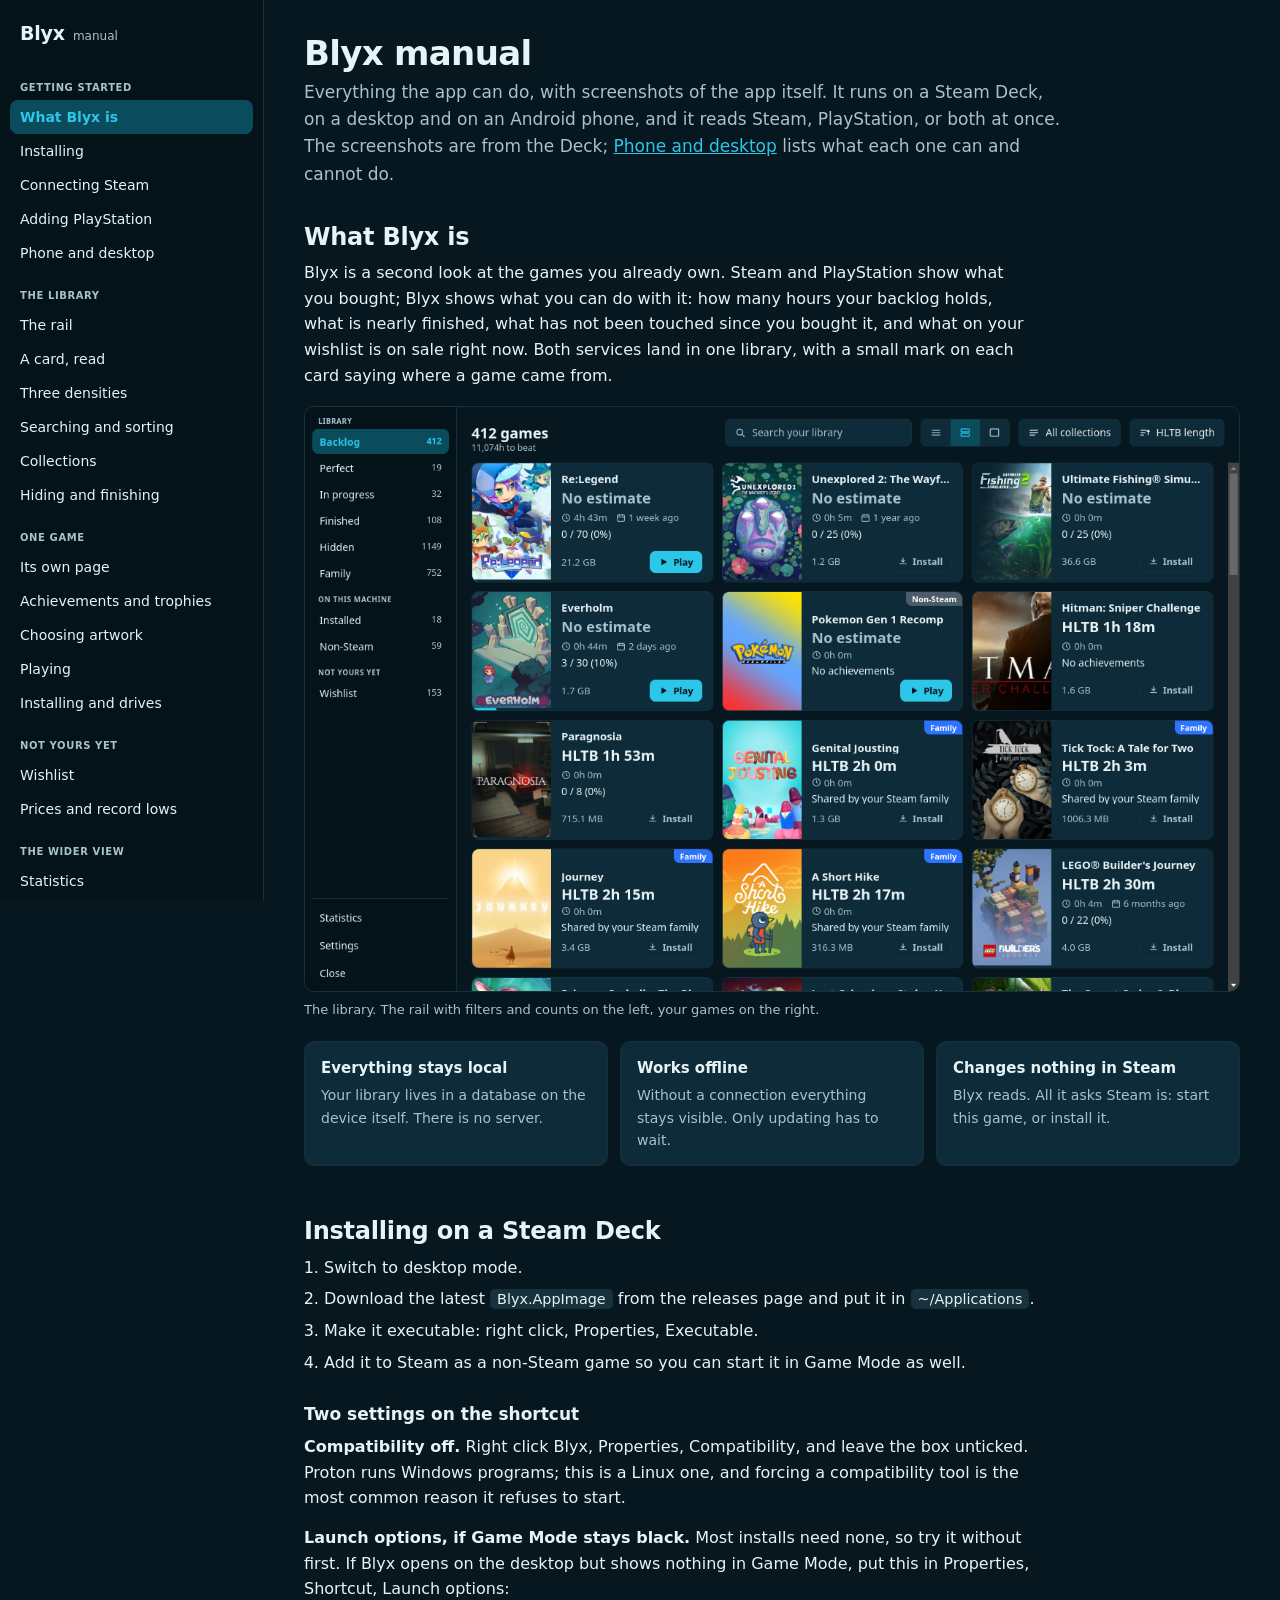
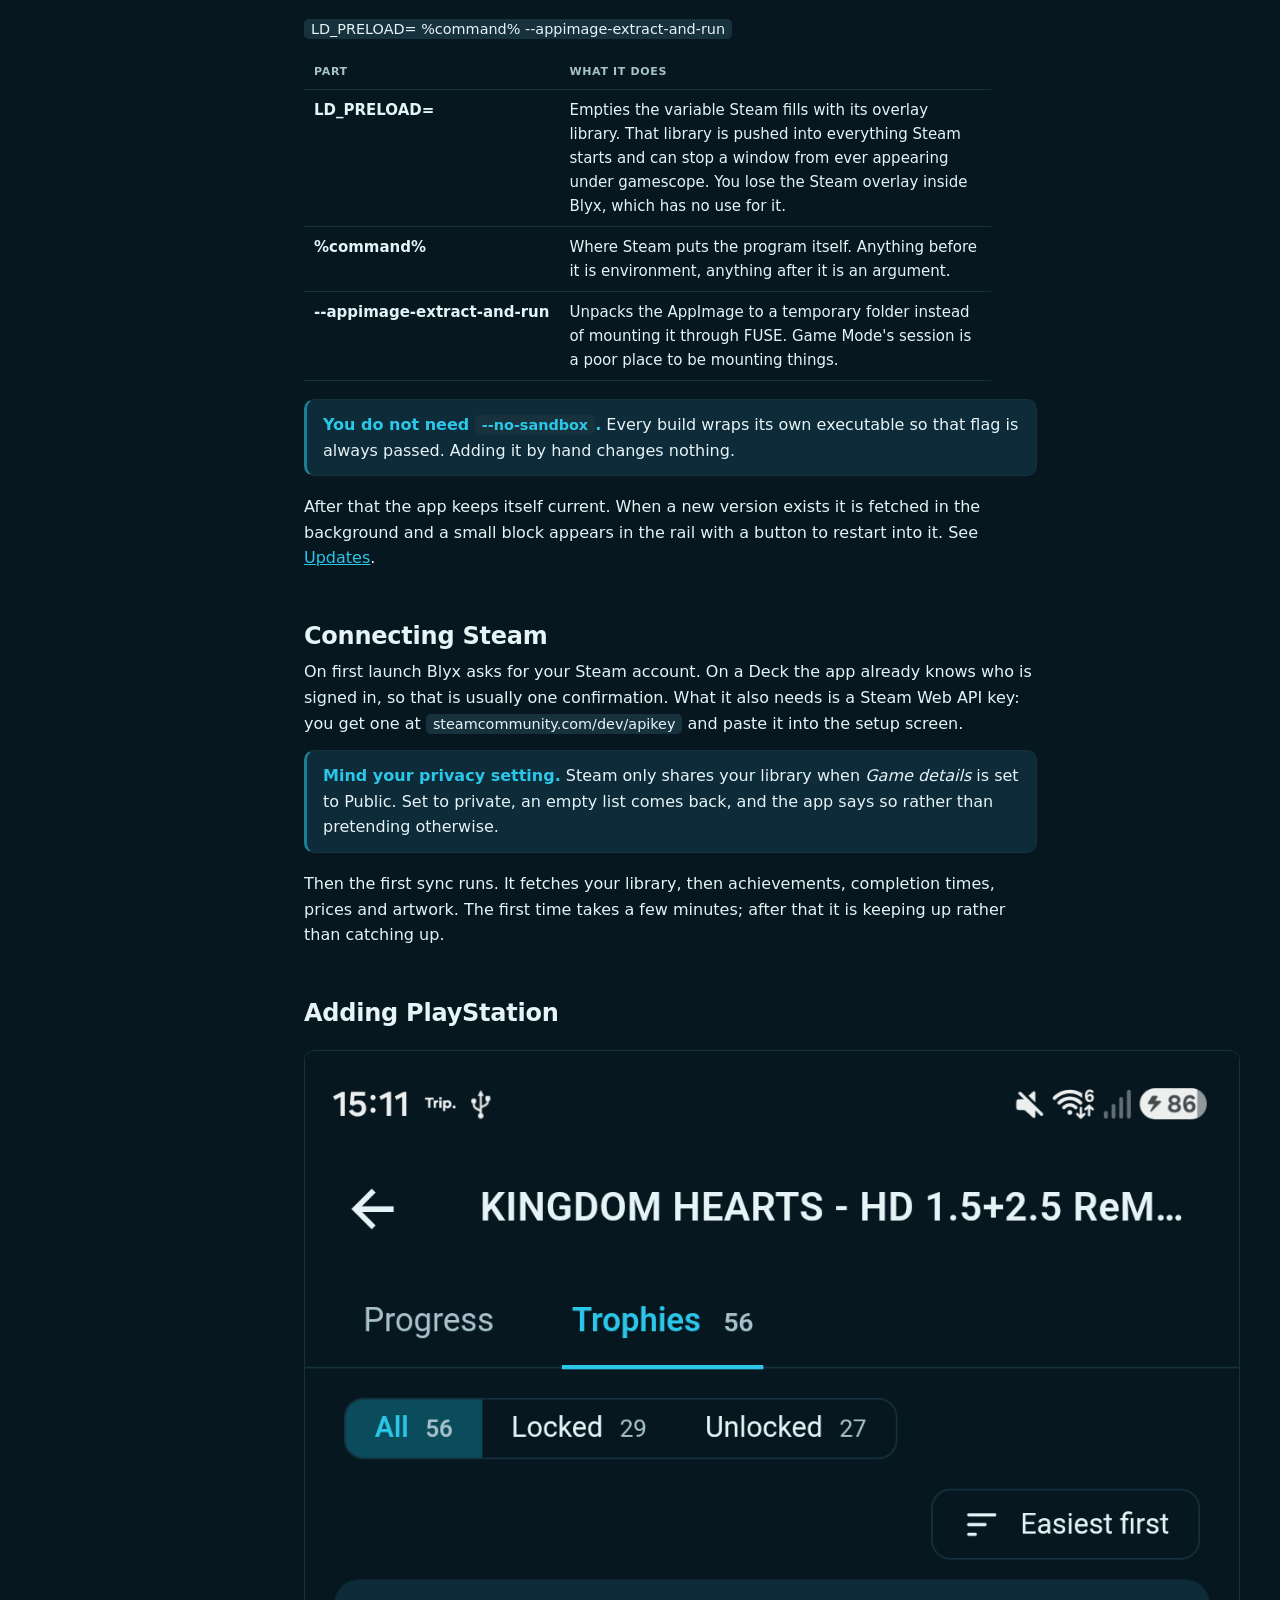
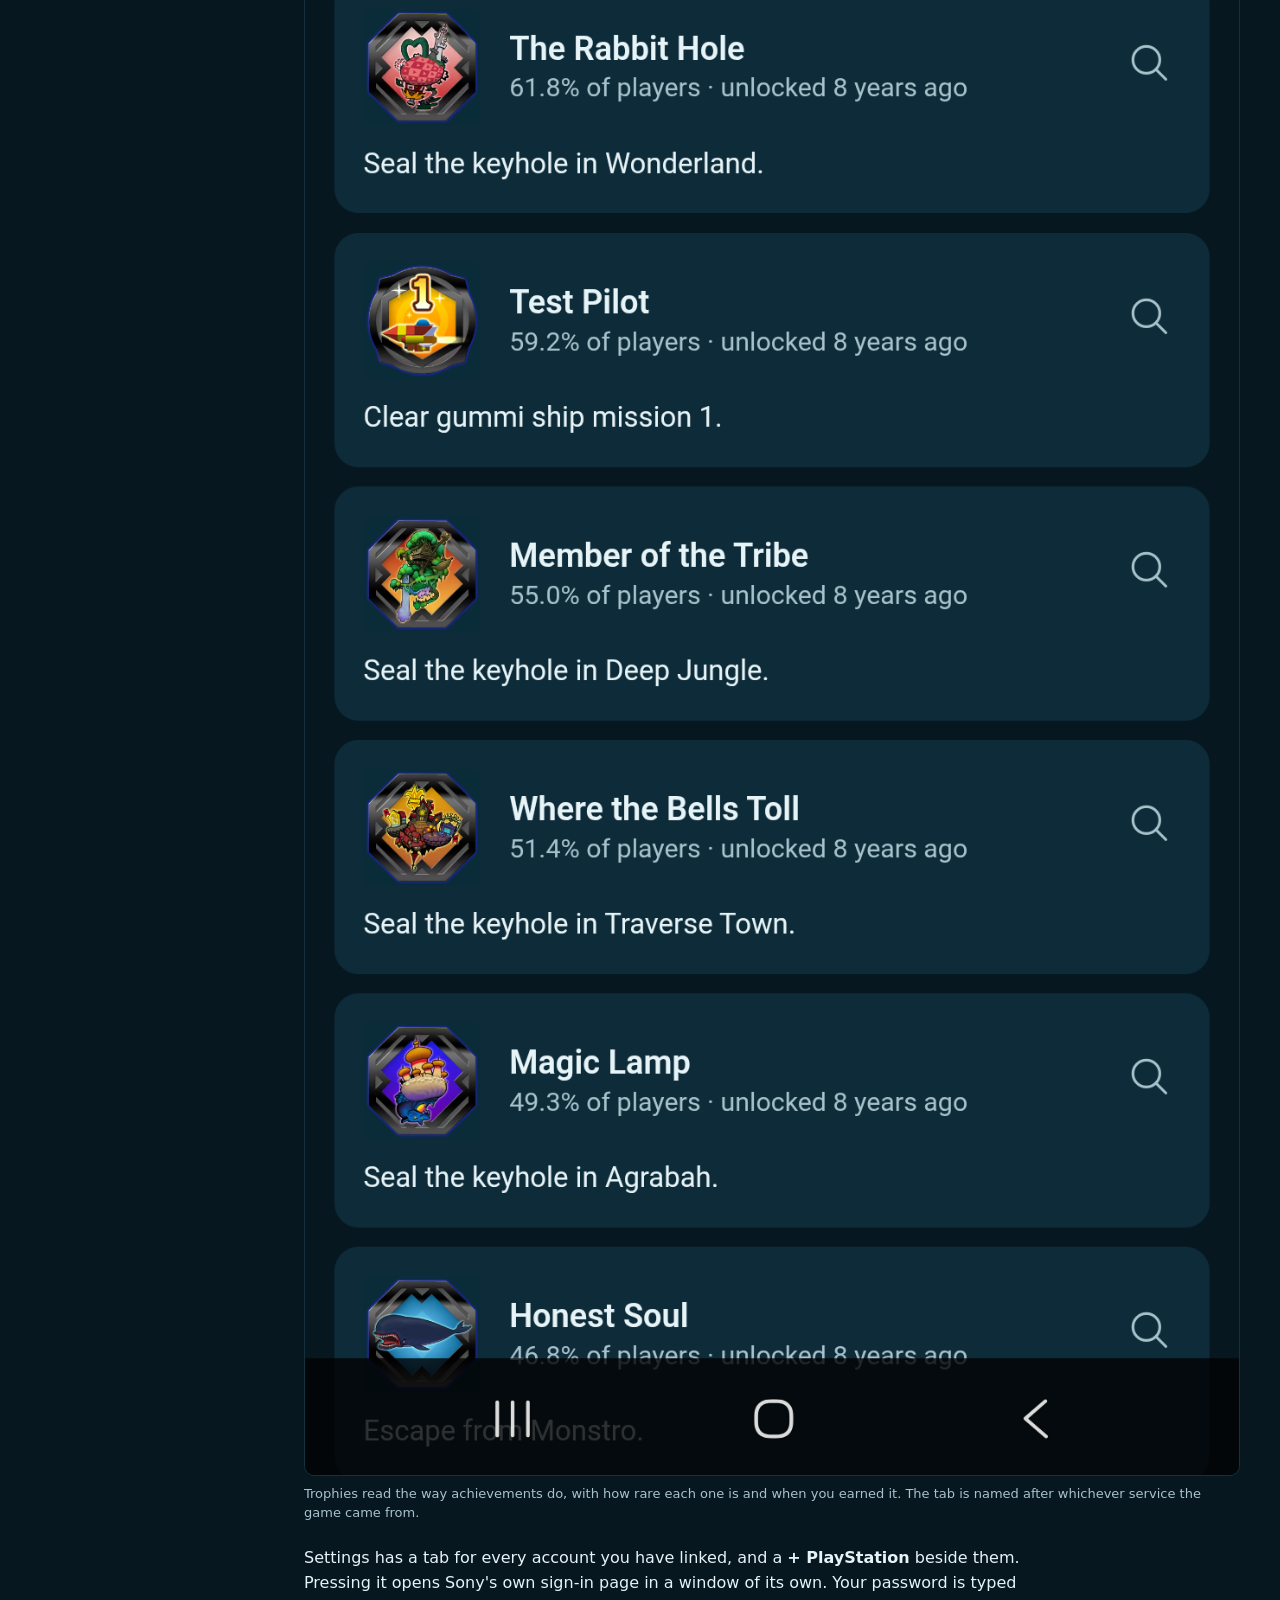
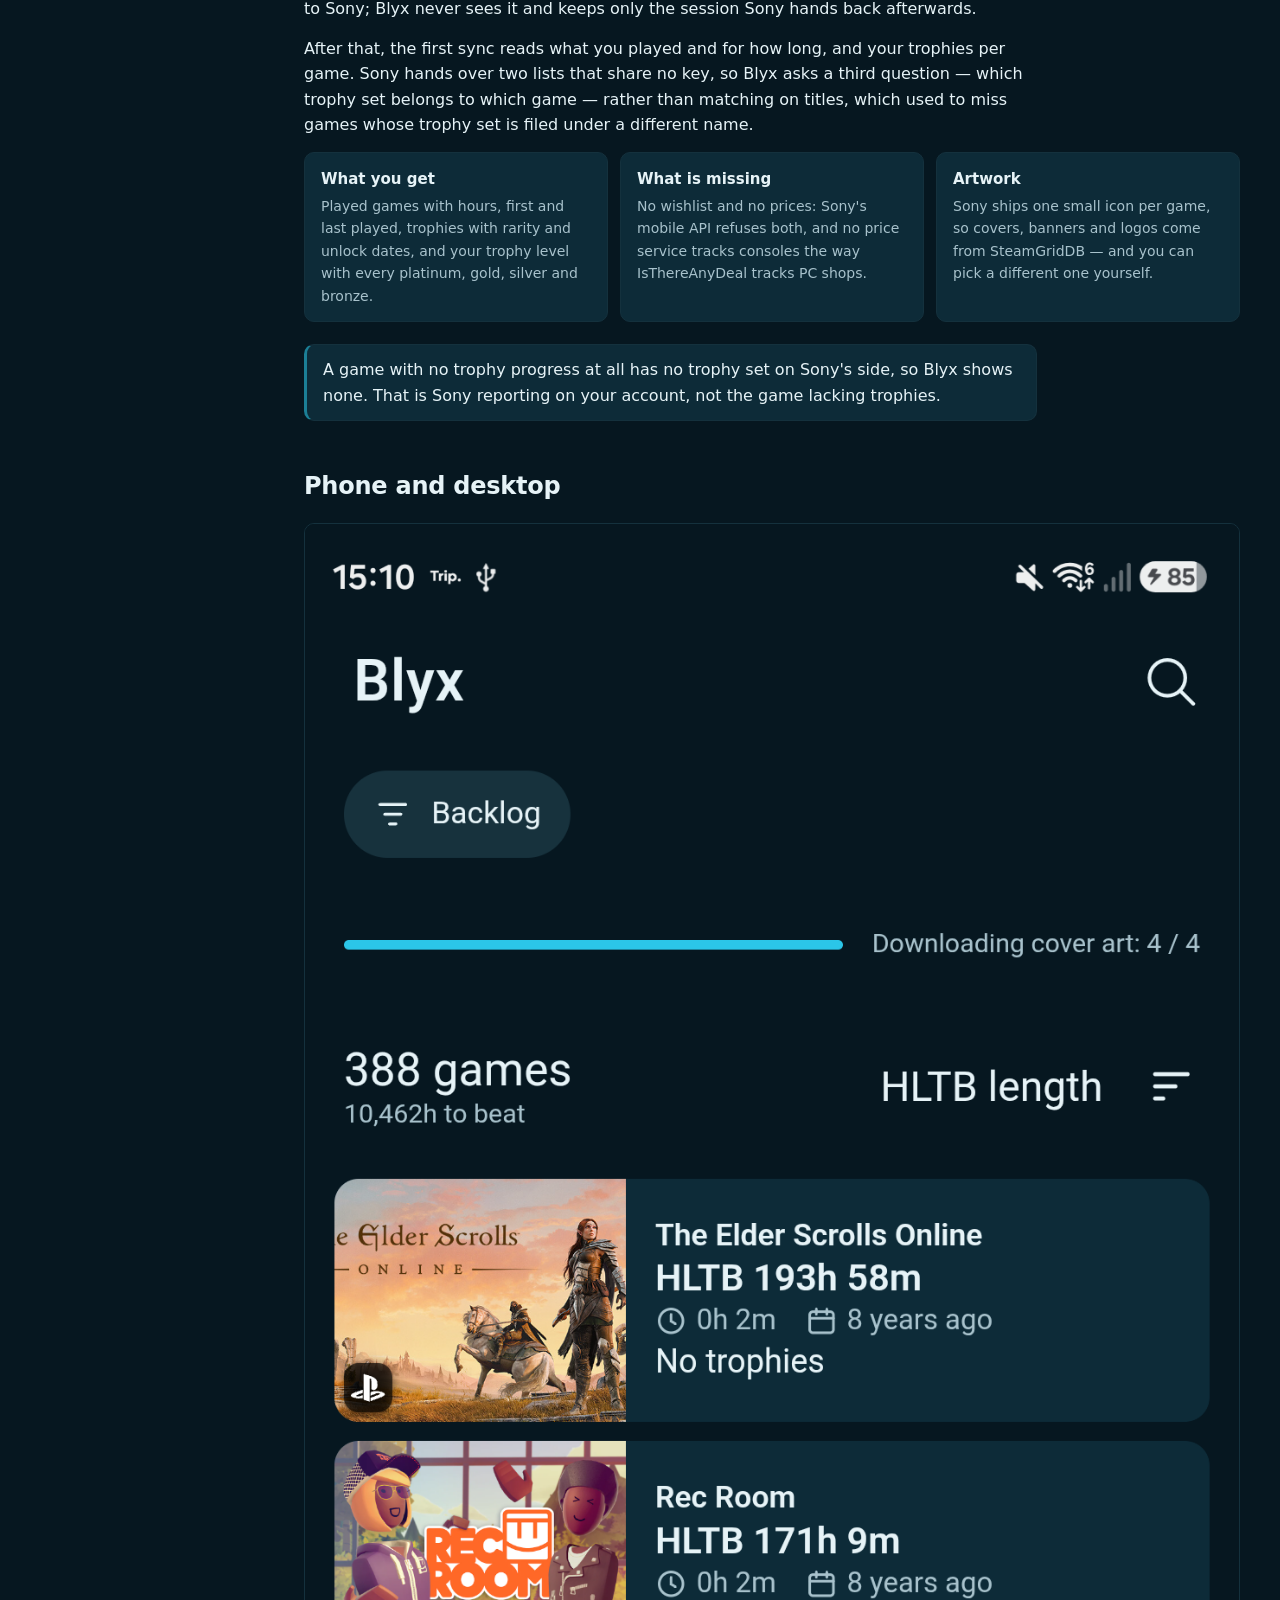
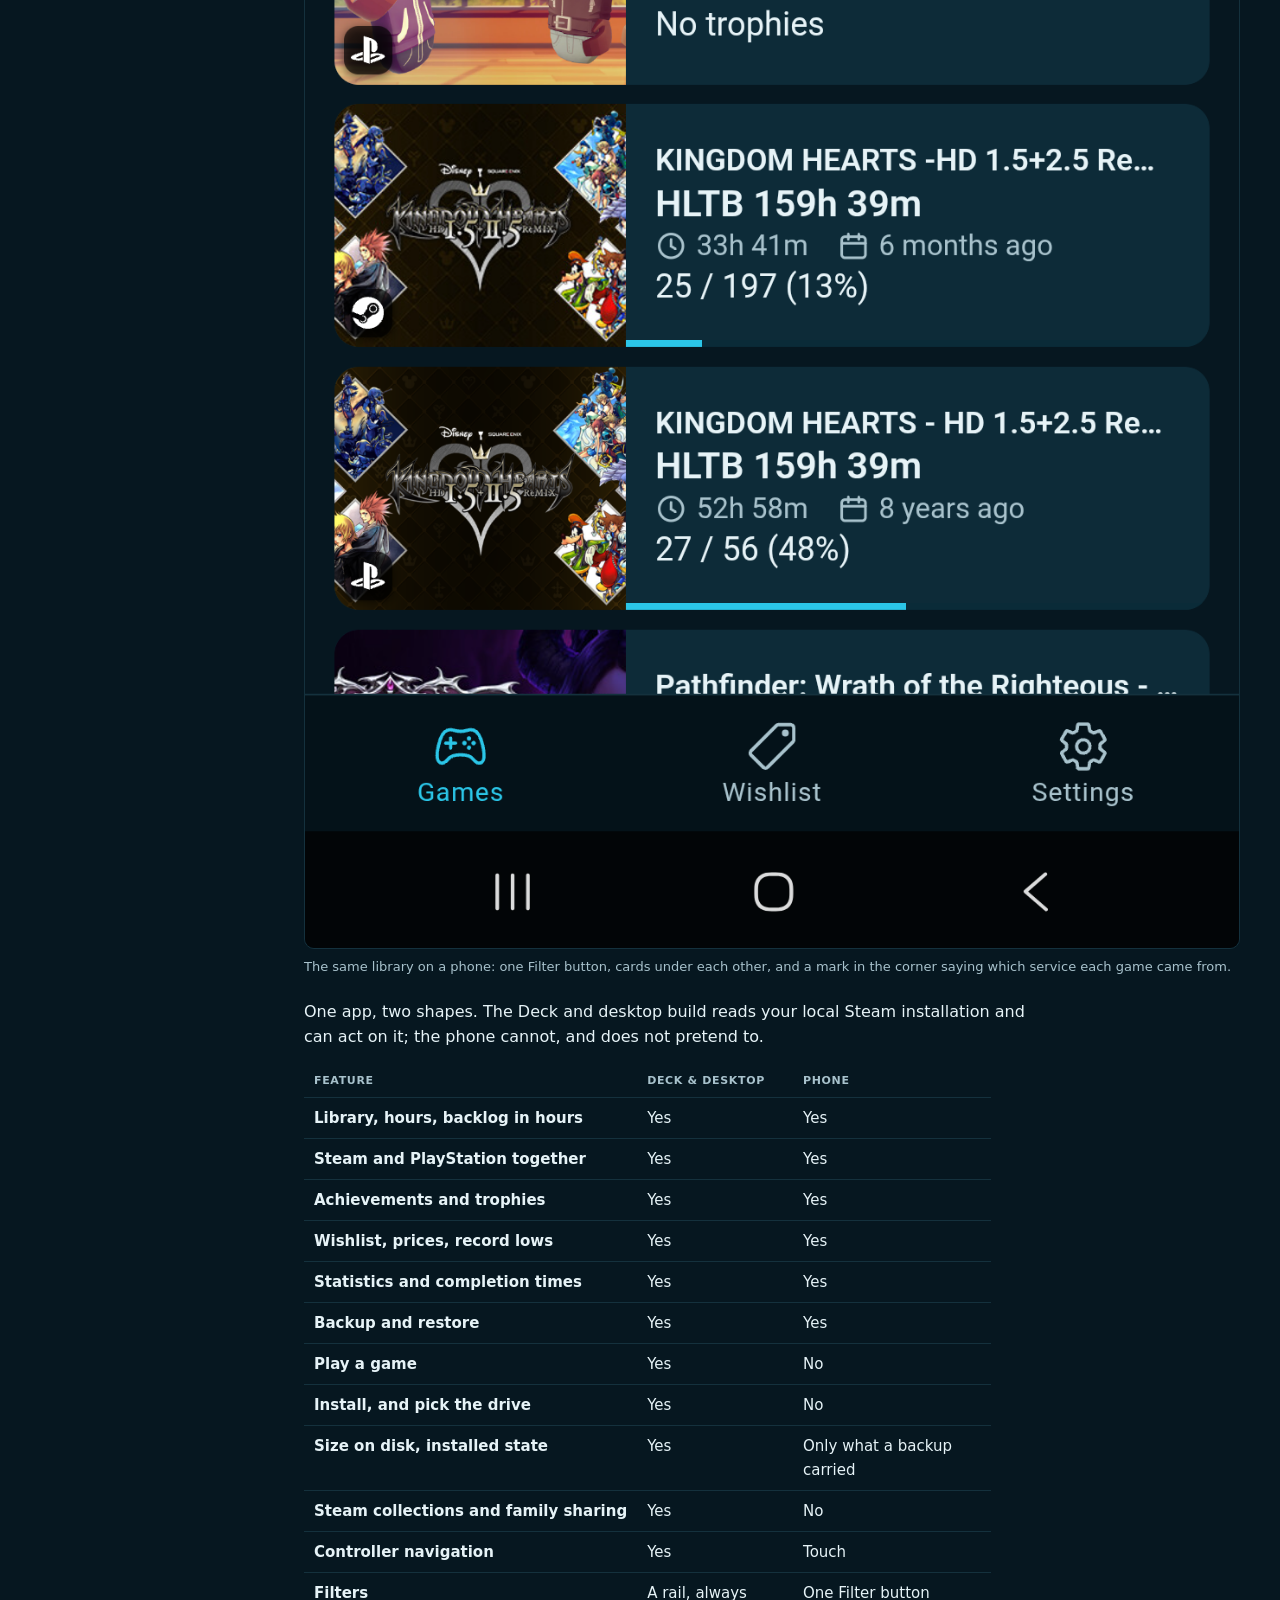
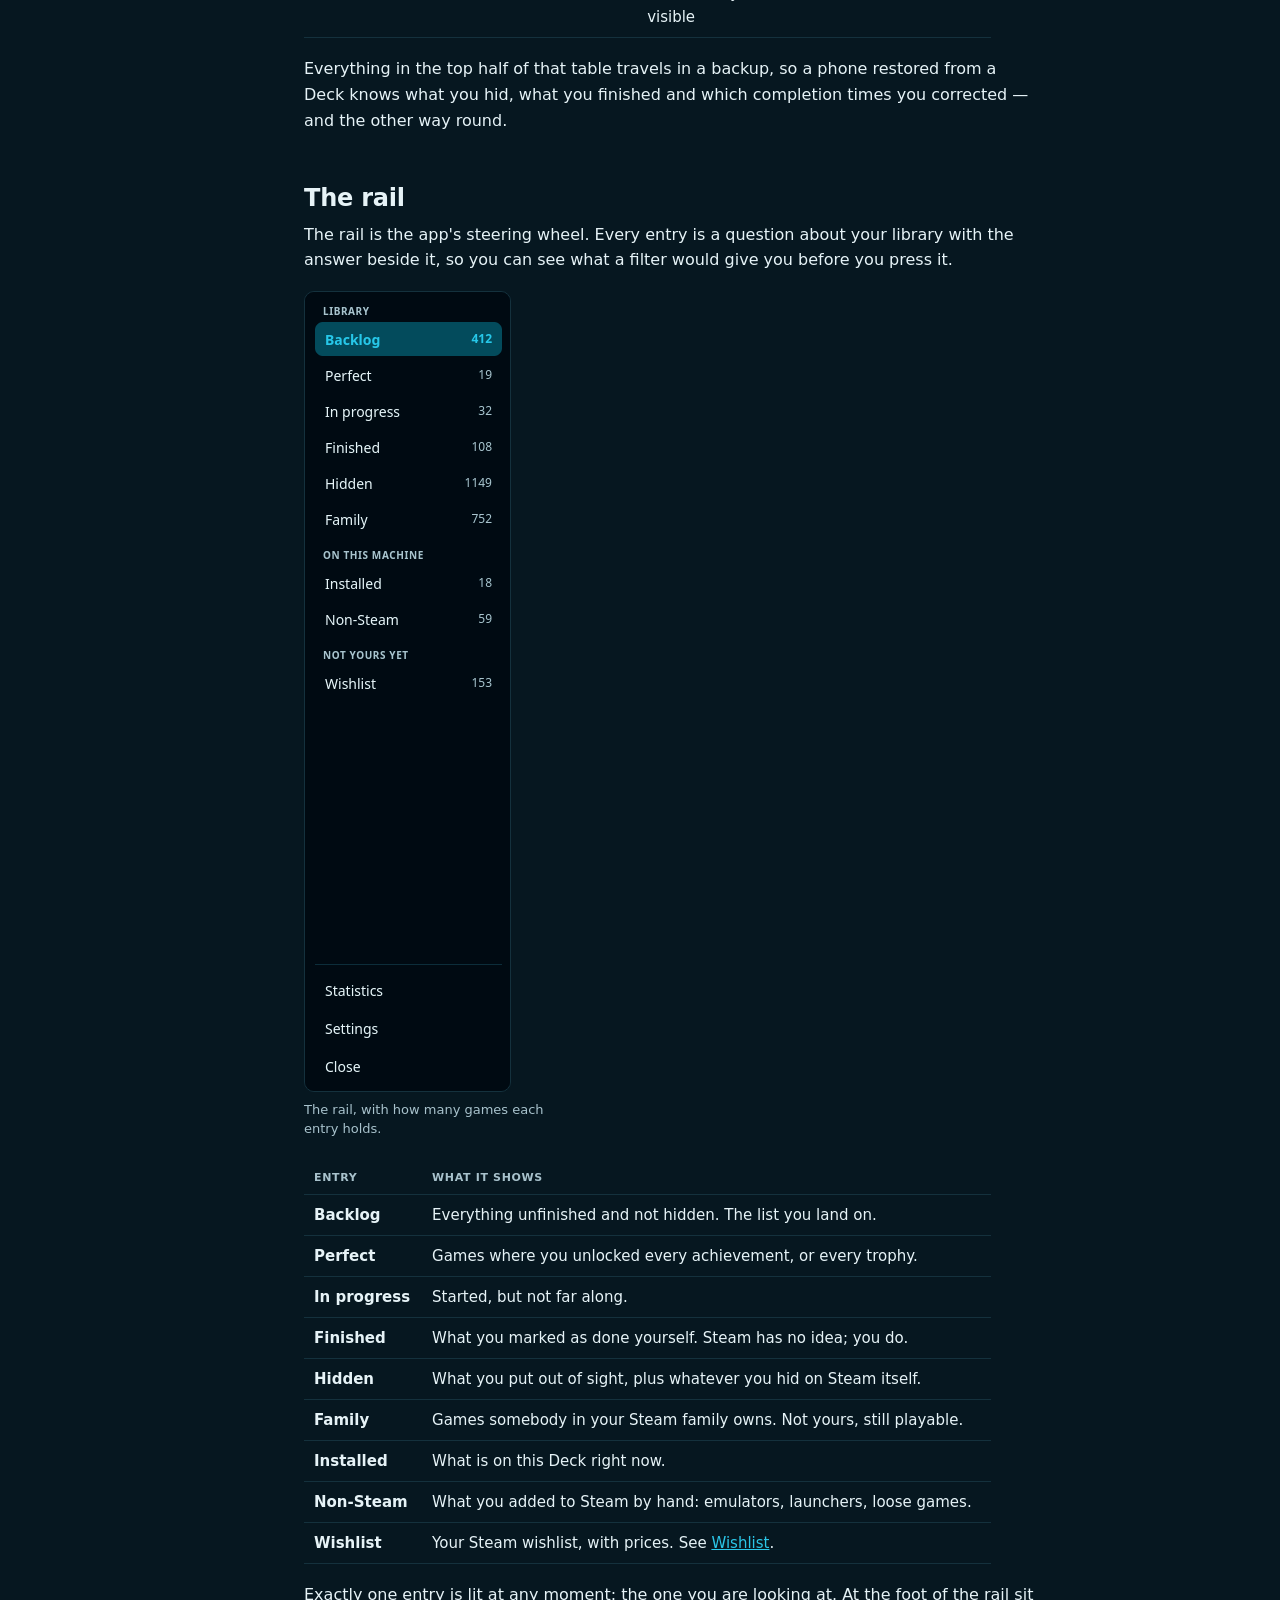
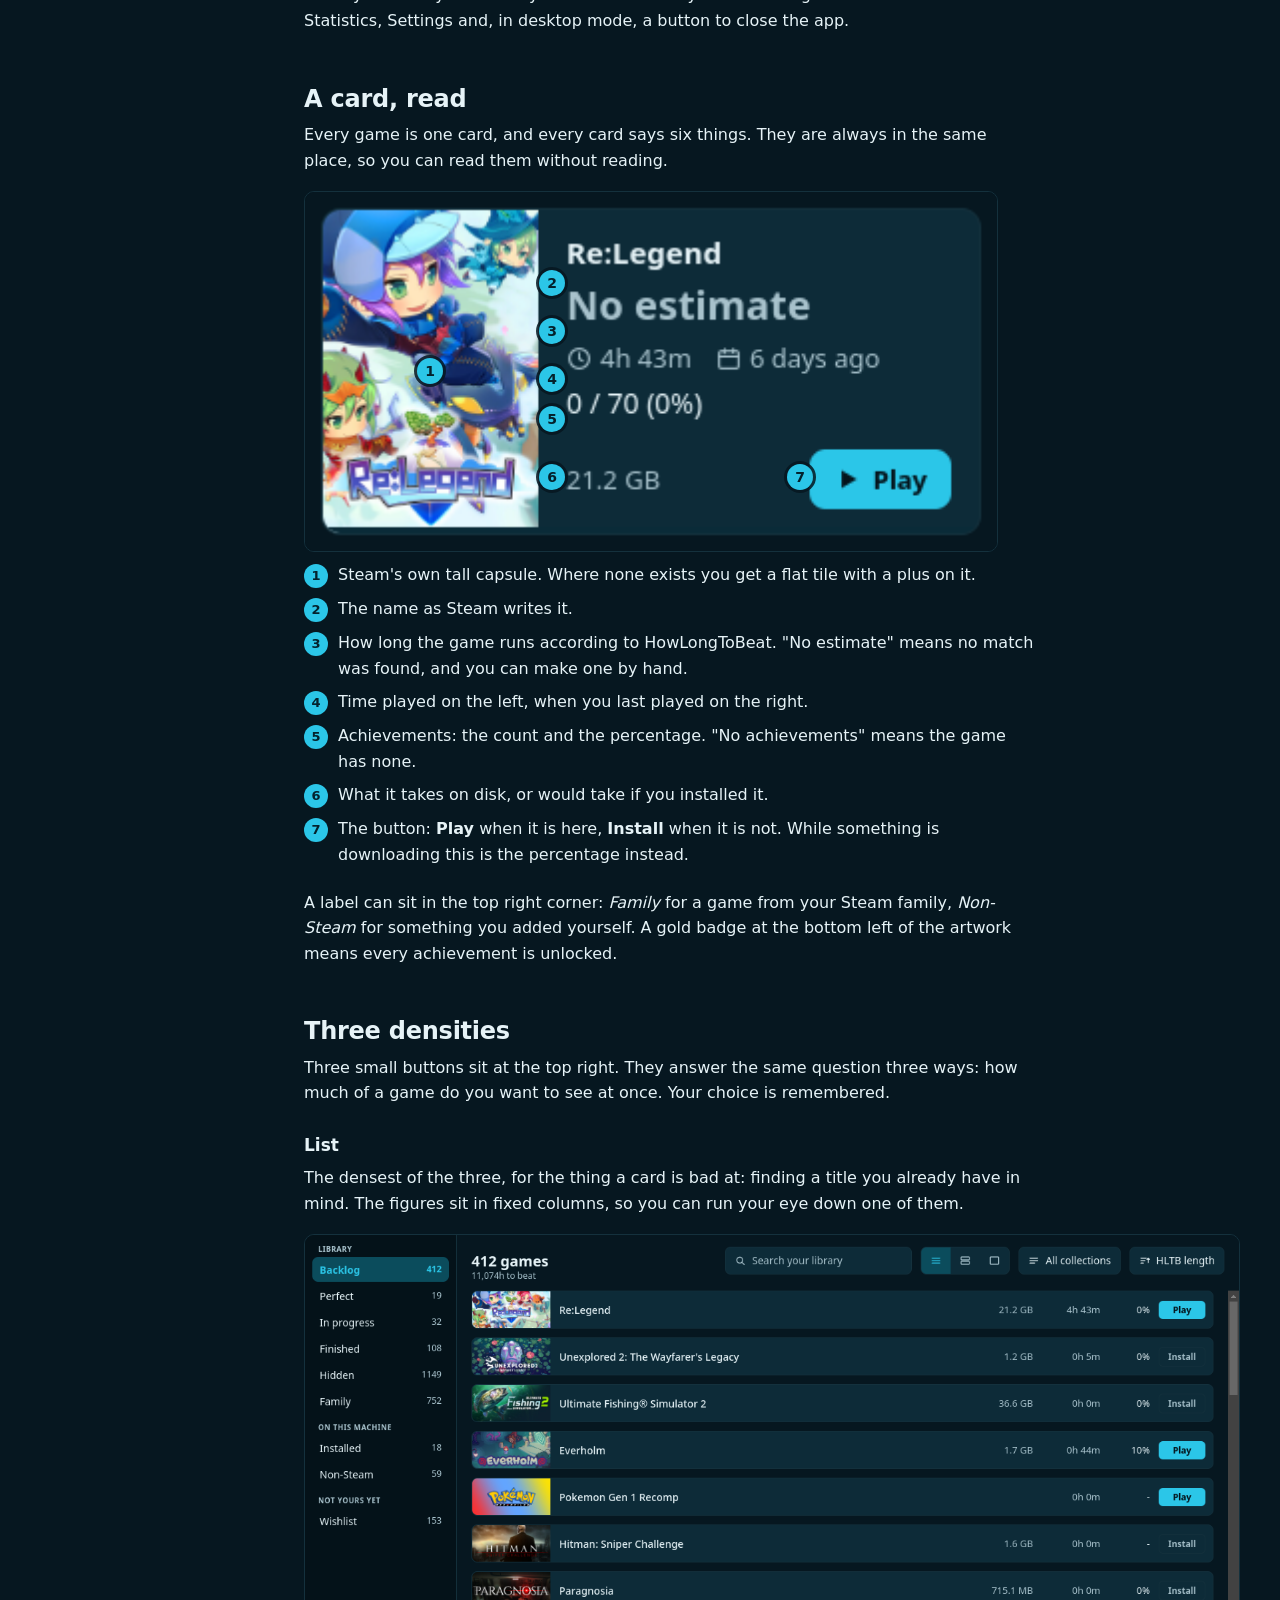
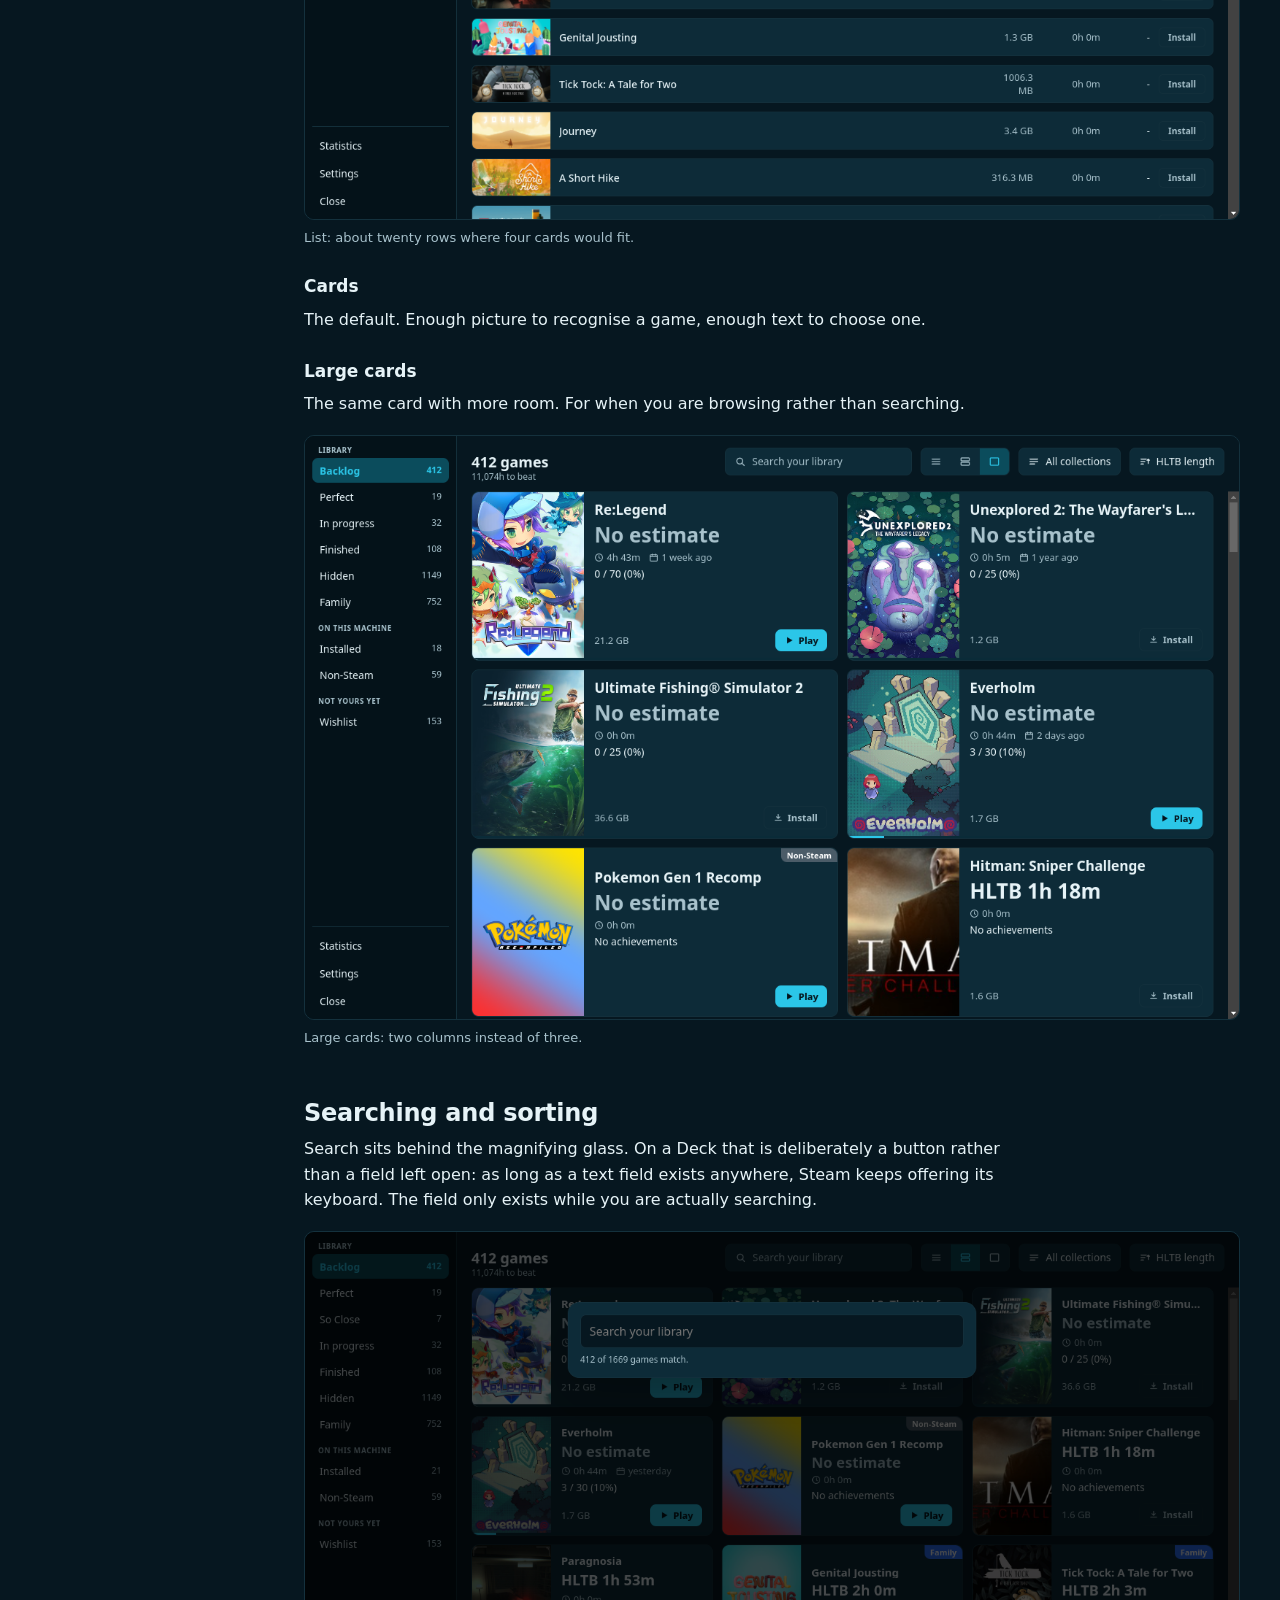
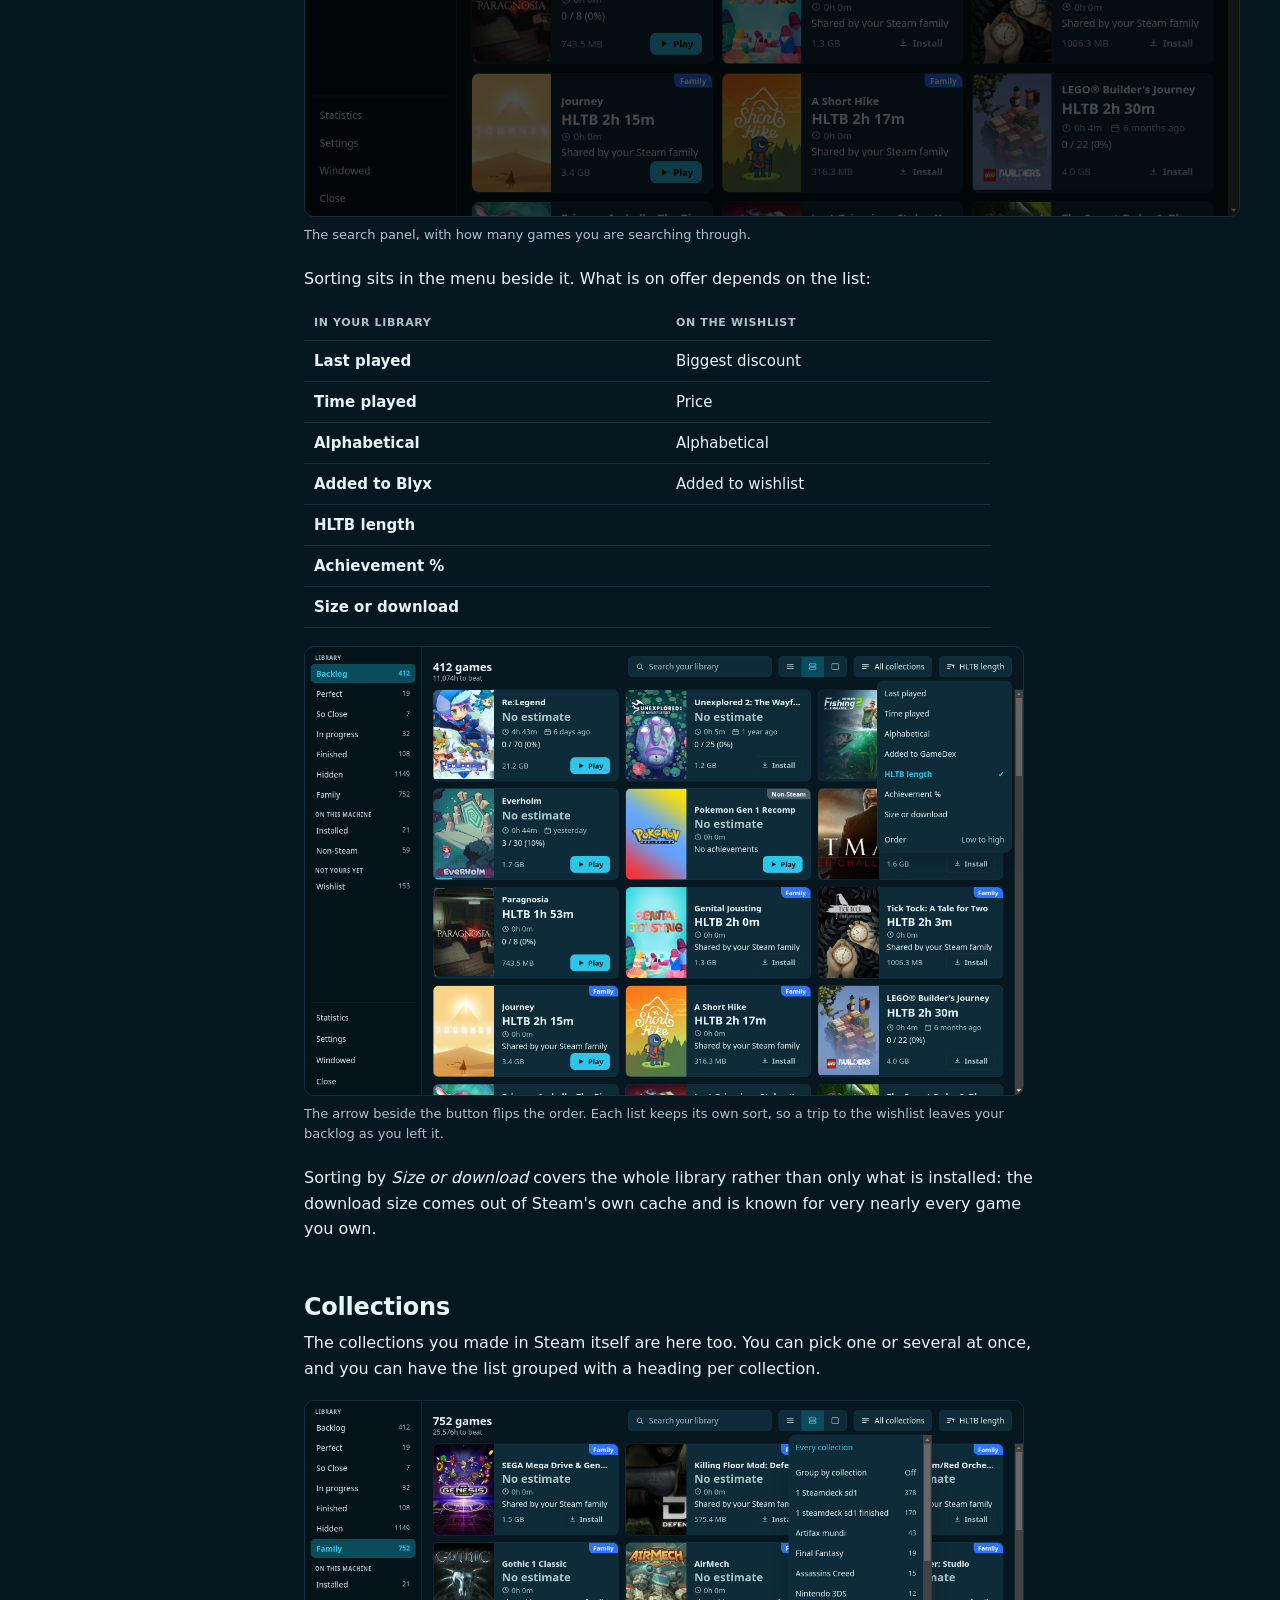
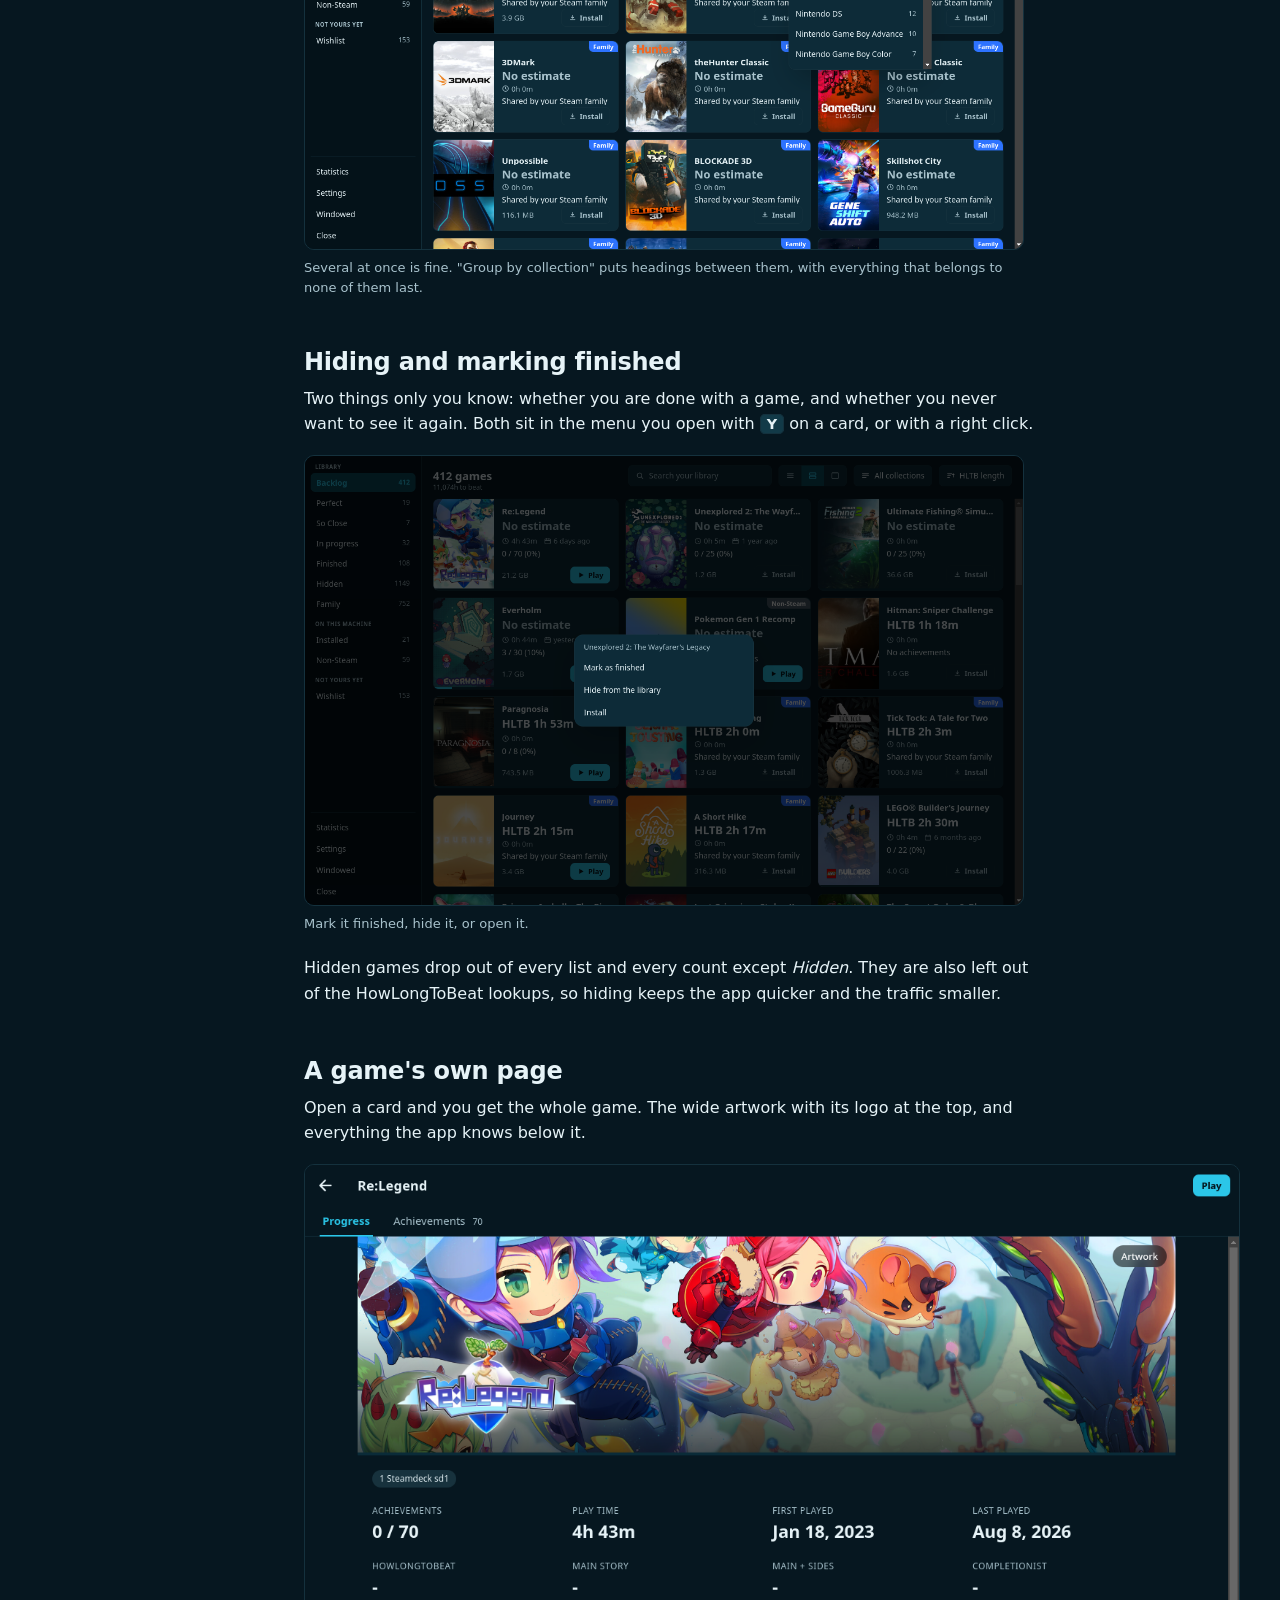
==== manual/index.html @ 6d5d6a3e "Fresh screenshots from 2.0.0, phone included" ====
<!doctype html>
<html lang="en">
  <head>
    <meta charset="utf-8" />
    <meta name="viewport" content="width=device-width, initial-scale=1" />
    <title>Blyx manual</title>
    <link rel="stylesheet" href="style.css" />
  </head>
  <body>
    <div class="shell">
      <nav class="rail">
        <div class="rail-brand">
          <strong>Blyx</strong>
          <span>manual</span>
        </div>

        <h2>Getting started</h2>
        <a href="#what" class="here">What Blyx is</a>
        <a href="#install">Installing</a>
        <a href="#connect">Connecting Steam</a>

        <a href="#playstation">Adding PlayStation</a>
        <a href="#devices">Phone and desktop</a>

        <h2>The library</h2>
        <a href="#rail">The rail</a>
        <a href="#card">A card, read</a>
        <a href="#views">Three densities</a>
        <a href="#search">Searching and sorting</a>
        <a href="#collections">Collections</a>
        <a href="#options">Hiding and finishing</a>

        <h2>One game</h2>
        <a href="#detail">Its own page</a>
        <a href="#achievements">Achievements and trophies</a>
        <a href="#artwork">Choosing artwork</a>
        <a href="#playing">Playing</a>
        <a href="#installing">Installing and drives</a>

        <h2>Not yours yet</h2>
        <a href="#wishlist">Wishlist</a>
        <a href="#prices">Prices and record lows</a>

        <h2>The wider view</h2>
        <a href="#statistics">Statistics</a>
        <a href="#hltb">Fixing completion times</a>

        <h2>Settings</h2>
        <a href="#backup">Backup to Drive</a>
        <a href="#storage">Storage and cache</a>
        <a href="#updates">Updates</a>

        <h2>Further</h2>
        <a href="#controls">Controls</a>
        <a href="#offline">Offline</a>
        <a href="#sources">Where the data comes from</a>
        <a href="#trouble">When something goes wrong</a>

        <h2>Elsewhere</h2>
        <a href="../">About Blyx</a>
        <a href="https://github.com/wimw85/Blyx/releases/latest">Download</a>
      </nav>

      <main class="page">
        <h1>Blyx manual</h1>
        <p class="lede">
          Everything the app can do, with screenshots of the app itself. It runs on a Steam Deck,
          on a desktop and on an Android phone, and it reads Steam, PlayStation, or both at once.
          The screenshots are from the Deck; <a href="#devices">Phone and desktop</a> lists what
          each one can and cannot do.
        </p>

        <section id="what">
          <h2>What Blyx is</h2>
          <p>
            Blyx is a second look at the games you already own. Steam and PlayStation show what
            you bought; Blyx shows what you can do with it: how many hours your backlog holds,
            what is nearly finished, what has not been touched since you bought it, and what on
            your wishlist is on sale right now. Both services land in one library, with a small
            mark on each card saying where a game came from.
          </p>

          <figure>
            <img src="assets/library-cards.png" alt="The library in Blyx" />
            <figcaption>
              The library. The rail with filters and counts on the left, your games on the right.
            </figcaption>
          </figure>

          <div class="cards">
            <div>
              <h4>Everything stays local</h4>
              <p>Your library lives in a database on the device itself. There is no server.</p>
            </div>
            <div>
              <h4>Works offline</h4>
              <p>Without a connection everything stays visible. Only updating has to wait.</p>
            </div>
            <div>
              <h4>Changes nothing in Steam</h4>
              <p>Blyx reads. All it asks Steam is: start this game, or install it.</p>
            </div>
          </div>
        </section>

        <section id="install">
          <h2>Installing on a Steam Deck</h2>
          <ol>
            <li>Switch to desktop mode.</li>
            <li>
              Download the latest <code>Blyx.AppImage</code> from the releases page and put it
              in <code>~/Applications</code>.
            </li>
            <li>Make it executable: right click, Properties, Executable.</li>
            <li>Add it to Steam as a non-Steam game so you can start it in Game Mode as well.</li>
          </ol>

          <h3>Two settings on the shortcut</h3>
          <p>
            <strong>Compatibility off.</strong> Right click Blyx, Properties, Compatibility,
            and leave the box unticked. Proton runs Windows programs; this is a Linux one, and
            forcing a compatibility tool is the most common reason it refuses to start.
          </p>
          <p>
            <strong>Launch options, if Game Mode stays black.</strong> Most installs need none, so
            try it without first. If Blyx opens on the desktop but shows nothing in Game Mode,
            put this in Properties, Shortcut, Launch options:
          </p>
          <p><code>LD_PRELOAD= %command% --appimage-extract-and-run</code></p>
          <table>
            <tr>
              <th>Part</th>
              <th>What it does</th>
            </tr>
            <tr>
              <td>LD_PRELOAD=</td>
              <td>
                Empties the variable Steam fills with its overlay library. That library is pushed
                into everything Steam starts and can stop a window from ever appearing under
                gamescope. You lose the Steam overlay inside Blyx, which has no use for it.
              </td>
            </tr>
            <tr>
              <td>%command%</td>
              <td>
                Where Steam puts the program itself. Anything before it is environment, anything
                after it is an argument.
              </td>
            </tr>
            <tr>
              <td>--appimage-extract-and-run</td>
              <td>
                Unpacks the AppImage to a temporary folder instead of mounting it through FUSE.
                Game Mode's session is a poor place to be mounting things.
              </td>
            </tr>
          </table>
          <div class="note">
            <p>
              <strong>You do not need <code>--no-sandbox</code>.</strong> Every build wraps its own
              executable so that flag is always passed. Adding it by hand changes nothing.
            </p>
          </div>

          <p>
            After that the app keeps itself current. When a new version exists it is fetched in
            the background and a small block appears in the rail with a button to restart into
            it. See <a href="#updates">Updates</a>.
          </p>
        </section>

        <section id="connect">
          <h2>Connecting Steam</h2>
          <p>
            On first launch Blyx asks for your Steam account. On a Deck the app already knows
            who is signed in, so that is usually one confirmation. What it also needs is a Steam
            Web API key: you get one at <code>steamcommunity.com/dev/apikey</code> and paste it
            into the setup screen.
          </p>
          <div class="note">
            <p>
              <strong>Mind your privacy setting.</strong> Steam only shares your library when
              <em>Game details</em> is set to Public. Set to private, an empty list comes back,
              and the app says so rather than pretending otherwise.
            </p>
          </div>
          <p>
            Then the first sync runs. It fetches your library, then achievements, completion
            times, prices and artwork. The first time takes a few minutes; after that it is
            keeping up rather than catching up.
          </p>
        </section>

        <section id="playstation">
          <h2>Adding PlayStation</h2>

          <figure>
            <img src="assets/phone-trophies.png" alt="Trophies for a PlayStation game" />
            <figcaption>
              Trophies read the way achievements do, with how rare each one is and when you
              earned it. The tab is named after whichever service the game came from.
            </figcaption>
          </figure>
          <p>
            Settings has a tab for every account you have linked, and a <b>+ PlayStation</b>
            beside them. Pressing it opens Sony's own sign-in page in a window of its own. Your
            password is typed to Sony; Blyx never sees it and keeps only the session Sony hands
            back afterwards.
          </p>
          <p>
            After that, the first sync reads what you played and for how long, and your trophies
            per game. Sony hands over two lists that share no key, so Blyx asks a third question
            — which trophy set belongs to which game — rather than matching on titles, which used
            to miss games whose trophy set is filed under a different name.
          </p>
          <div class="cards">
            <div>
              <h4>What you get</h4>
              <p>
                Played games with hours, first and last played, trophies with rarity and unlock
                dates, and your trophy level with every platinum, gold, silver and bronze.
              </p>
            </div>
            <div>
              <h4>What is missing</h4>
              <p>
                No wishlist and no prices: Sony's mobile API refuses both, and no price service
                tracks consoles the way IsThereAnyDeal tracks PC shops.
              </p>
            </div>
            <div>
              <h4>Artwork</h4>
              <p>
                Sony ships one small icon per game, so covers, banners and logos come from
                SteamGridDB — and you can pick a different one yourself.
              </p>
            </div>
          </div>
          <p class="note">
            A game with no trophy progress at all has no trophy set on Sony's side, so Blyx
            shows none. That is Sony reporting on your account, not the game lacking trophies.
          </p>
        </section>

        <section id="devices">
          <h2>Phone and desktop</h2>

          <figure>
            <img src="assets/phone-library.png" alt="The library on a phone" />
            <figcaption>
              The same library on a phone: one Filter button, cards under each other, and a mark
              in the corner saying which service each game came from.
            </figcaption>
          </figure>
          <p>
            One app, two shapes. The Deck and desktop build reads your local Steam installation
            and can act on it; the phone cannot, and does not pretend to.
          </p>

          <table>
            <thead>
              <tr>
                <th>Feature</th>
                <th>Deck &amp; desktop</th>
                <th>Phone</th>
              </tr>
            </thead>
            <tbody>
              <tr><td>Library, hours, backlog in hours</td><td>Yes</td><td>Yes</td></tr>
              <tr><td>Steam and PlayStation together</td><td>Yes</td><td>Yes</td></tr>
              <tr><td>Achievements and trophies</td><td>Yes</td><td>Yes</td></tr>
              <tr><td>Wishlist, prices, record lows</td><td>Yes</td><td>Yes</td></tr>
              <tr><td>Statistics and completion times</td><td>Yes</td><td>Yes</td></tr>
              <tr><td>Backup and restore</td><td>Yes</td><td>Yes</td></tr>
              <tr><td>Play a game</td><td>Yes</td><td>No</td></tr>
              <tr><td>Install, and pick the drive</td><td>Yes</td><td>No</td></tr>
              <tr><td>Size on disk, installed state</td><td>Yes</td><td>Only what a backup carried</td></tr>
              <tr><td>Steam collections and family sharing</td><td>Yes</td><td>No</td></tr>
              <tr><td>Controller navigation</td><td>Yes</td><td>Touch</td></tr>
              <tr><td>Filters</td><td>A rail, always visible</td><td>One Filter button</td></tr>
            </tbody>
          </table>

          <p>
            Everything in the top half of that table travels in a backup, so a phone restored
            from a Deck knows what you hid, what you finished and which completion times you
            corrected — and the other way round.
          </p>
        </section>

        <section id="rail">
          <h2>The rail</h2>
          <p>
            The rail is the app's steering wheel. Every entry is a question about your library
            with the answer beside it, so you can see what a filter would give you before you
            press it.
          </p>

          <figure class="cutout tall">
            <img src="assets/rail.png" alt="The rail with filters and counts" />
            <figcaption>The rail, with how many games each entry holds.</figcaption>
          </figure>

          <table>
            <tr>
              <th>Entry</th>
              <th>What it shows</th>
            </tr>
            <tr>
              <td>Backlog</td>
              <td>Everything unfinished and not hidden. The list you land on.</td>
            </tr>
            <tr>
              <td>Perfect</td>
              <td>Games where you unlocked every achievement, or every trophy.</td>
            </tr>
            <tr>
              <td>In progress</td>
              <td>Started, but not far along.</td>
            </tr>
            <tr>
              <td>Finished</td>
              <td>What you marked as done yourself. Steam has no idea; you do.</td>
            </tr>
            <tr>
              <td>Hidden</td>
              <td>What you put out of sight, plus whatever you hid on Steam itself.</td>
            </tr>
            <tr>
              <td>Family</td>
              <td>Games somebody in your Steam family owns. Not yours, still playable.</td>
            </tr>
            <tr>
              <td>Installed</td>
              <td>What is on this Deck right now.</td>
            </tr>
            <tr>
              <td>Non-Steam</td>
              <td>What you added to Steam by hand: emulators, launchers, loose games.</td>
            </tr>
            <tr>
              <td>Wishlist</td>
              <td>Your Steam wishlist, with prices. See <a href="#wishlist">Wishlist</a>.</td>
            </tr>
          </table>

          <p>
            Exactly one entry is lit at any moment: the one you are looking at. At the foot of the
            rail sit Statistics, Settings and, in desktop mode, a button to close the app.
          </p>
        </section>

        <section id="card">
          <h2>A card, read</h2>
          <p>
            Every game is one card, and every card says six things. They are always in the same
            place, so you can read them without reading.
          </p>

          <div class="diagram" style="max-width: 694px">
            <img src="assets/card.png" alt="A card with its parts numbered" />
            <span class="pin" style="left: 126px; top: 180px">1</span>
            <span class="pin" style="left: 248px; top: 92px">2</span>
            <span class="pin" style="left: 248px; top: 140px">3</span>
            <span class="pin" style="left: 248px; top: 188px">4</span>
            <span class="pin" style="left: 248px; top: 228px">5</span>
            <span class="pin" style="left: 248px; top: 286px">6</span>
            <span class="pin" style="left: 496px; top: 286px">7</span>
          </div>

          <ul class="legend">
            <li><b>1</b><span>Steam's own tall capsule. Where none exists you get a flat tile with a plus on it.</span></li>
            <li><b>2</b><span>The name as Steam writes it.</span></li>
            <li><b>3</b><span>How long the game runs according to HowLongToBeat. "No estimate" means no match was found, and you can make one by hand.</span></li>
            <li><b>4</b><span>Time played on the left, when you last played on the right.</span></li>
            <li><b>5</b><span>Achievements: the count and the percentage. "No achievements" means the game has none.</span></li>
            <li><b>6</b><span>What it takes on disk, or would take if you installed it.</span></li>
            <li><b>7</b><span>The button: <strong>Play</strong> when it is here, <strong>Install</strong> when it is not. While something is downloading this is the percentage instead.</span></li>
          </ul>

          <p>
            A label can sit in the top right corner: <em>Family</em> for a game from your Steam
            family, <em>Non-Steam</em> for something you added yourself. A gold badge at the
            bottom left of the artwork means every achievement is unlocked.
          </p>
        </section>

        <section id="views">
          <h2>Three densities</h2>
          <p>
            Three small buttons sit at the top right. They answer the same question three ways:
            how much of a game do you want to see at once. Your choice is remembered.
          </p>

          <h3>List</h3>
          <p>
            The densest of the three, for the thing a card is bad at: finding a title you already
            have in mind. The figures sit in fixed columns, so you can run your eye down one of
            them.
          </p>
          <figure>
            <img src="assets/library-list.png" alt="The library as a list" />
            <figcaption>List: about twenty rows where four cards would fit.</figcaption>
          </figure>

          <h3>Cards</h3>
          <p>The default. Enough picture to recognise a game, enough text to choose one.</p>

          <h3>Large cards</h3>
          <p>The same card with more room. For when you are browsing rather than searching.</p>
          <figure>
            <img src="assets/library-large.png" alt="The library with large cards" />
            <figcaption>Large cards: two columns instead of three.</figcaption>
          </figure>
        </section>

        <section id="search">
          <h2>Searching and sorting</h2>
          <p>
            Search sits behind the magnifying glass. On a Deck that is deliberately a button
            rather than a field left open: as long as a text field exists anywhere, Steam keeps
            offering its keyboard. The field only exists while you are actually searching.
          </p>
          <figure>
            <img src="assets/search.png" alt="The search panel" />
            <figcaption>The search panel, with how many games you are searching through.</figcaption>
          </figure>

          <p>Sorting sits in the menu beside it. What is on offer depends on the list:</p>
          <table>
            <tr>
              <th>In your library</th>
              <th>On the wishlist</th>
            </tr>
            <tr>
              <td>Last played</td>
              <td>Biggest discount</td>
            </tr>
            <tr>
              <td>Time played</td>
              <td>Price</td>
            </tr>
            <tr>
              <td>Alphabetical</td>
              <td>Alphabetical</td>
            </tr>
            <tr>
              <td>Added to Blyx</td>
              <td>Added to wishlist</td>
            </tr>
            <tr>
              <td>HLTB length</td>
              <td></td>
            </tr>
            <tr>
              <td>Achievement %</td>
              <td></td>
            </tr>
            <tr>
              <td>Size or download</td>
              <td></td>
            </tr>
          </table>
          <figure class="narrow">
            <img src="assets/sort-menu.png" alt="The sort menu" />
            <figcaption>
              The arrow beside the button flips the order. Each list keeps its own sort, so a trip
              to the wishlist leaves your backlog as you left it.
            </figcaption>
          </figure>
          <p>
            Sorting by <em>Size or download</em> covers the whole library rather than only what is
            installed: the download size comes out of Steam's own cache and is known for very
            nearly every game you own.
          </p>
        </section>

        <section id="collections">
          <h2>Collections</h2>
          <p>
            The collections you made in Steam itself are here too. You can pick one or several at
            once, and you can have the list grouped with a heading per collection.
          </p>
          <figure class="narrow">
            <img src="assets/collections-menu.png" alt="The collections menu" />
            <figcaption>
              Several at once is fine. "Group by collection" puts headings between them, with
              everything that belongs to none of them last.
            </figcaption>
          </figure>
        </section>

        <section id="options">
          <h2>Hiding and marking finished</h2>
          <p>
            Two things only you know: whether you are done with a game, and whether you never want
            to see it again. Both sit in the menu you open with <kbd>Y</kbd> on a card, or with a
            right click.
          </p>
          <figure class="narrow">
            <img src="assets/options-menu.png" alt="The menu of things you can do to one game" />
            <figcaption>Mark it finished, hide it, or open it.</figcaption>
          </figure>
          <p>
            Hidden games drop out of every list and every count except <em>Hidden</em>. They are
            also left out of the HowLongToBeat lookups, so hiding keeps the app quicker and the
            traffic smaller.
          </p>
        </section>

        <section id="detail">
          <h2>A game's own page</h2>
          <p>
            Open a card and you get the whole game. The wide artwork with its logo at the top, and
            everything the app knows below it.
          </p>
          <figure>
            <img src="assets/detail.png" alt="A game's page" />
            <figcaption>The chips under the artwork are the collections the game sits in.</figcaption>
          </figure>
          <figure>
            <img src="assets/detail-stats.png" alt="Figures and charts on a game's page" />
            <figcaption>
              When you played, by month and by hour of the day. The app builds those charts itself
              out of what it sees change at every sync: Steam keeps a total, not a history.
            </figcaption>
          </figure>
          <p>Three actions sit at the bottom:</p>
          <ul>
            <li><strong>Look up completion times again</strong> asks HowLongToBeat once more.</li>
            <li><strong>Pick the HowLongToBeat entry</strong> lets you choose the right one.</li>
            <li><strong>Fetch artwork and achievements again</strong> re-downloads both.</li>
          </ul>
        </section>

        <section id="achievements">
          <h2>Achievements</h2>
          <p>
            The second tab on a game's page. Unlocked ones carry their date, the rest carry what
            percentage of all players has them.
          </p>
          <figure>
            <img src="assets/detail-achievements.png" alt="The achievement list" />
            <figcaption>Sort by rarity, by when you unlocked them, or by name.</figcaption>
          </figure>
          <p>
            Steam leaves hidden achievements blank. Blyx fills those descriptions in from what
            SteamHunters knows, so you are not looking at an empty line.
          </p>
        </section>

        <section id="playing">
          <h2>Playing</h2>
          <p>
            The button on the card starts the game through Steam. On a Deck that works in Game
            Mode as readily as on the desktop; Blyx asks Steam to start the game and everything
            after that happens as it always does.
          </p>
          <p>
            When the game is not here the button says <strong>Install</strong>. While something is
            downloading the card counts the percentage and turns into <strong>Play</strong> the
            moment it is in.
          </p>
        </section>

        <section id="installing">
          <h2>Installing, and which drive</h2>
          <p>
            A Deck has an internal disk and usually an SD card. Which of the two a game lands on
            is a real decision, and you make it here before the download starts rather than in a
            window Steam throws up afterwards.
          </p>
          <figure class="cutout" style="max-width: 520px">
            <img src="assets/install-panel-cut.png" alt="The panel that asks which drive" />
            <figcaption>
              Per drive: what is free, how many games are already there, and how full it is. The
              download size sits at the top.
            </figcaption>
          </figure>
          <p>
            If a game will not fit comfortably that line turns amber with <em>not enough room</em>.
            Blyx allows two gigabytes of headroom: a drive filled to the last byte is a broken
            Deck.
          </p>
          <div class="note">
            <p>
              <strong>No SD card, no question.</strong> With only one drive, or when Steam cannot
              be reached, the panel skips itself and Steam installs the way it always did. You
              notice nothing.
            </p>
          </div>
        </section>

        <section id="wishlist">
          <h2>Wishlist</h2>
          <p>
            Your Steam wishlist is a page of its own, with the same cards but different figures:
            no play time and no achievements, since you do not have those yet, but prices.
          </p>
          <figure>
            <img src="assets/wishlist.png" alt="The wishlist" />
            <figcaption>
              Sorted by the biggest discount by default, so the best offer is first.
            </figcaption>
          </figure>
          <figure class="cutout" style="max-width: 347px">
            <img src="assets/wishlist-card.png" alt="A wishlist card up close" />
            <figcaption>
              Today's price, the old price struck through, the discount, the shop, and the lowest
              it has ever been.
            </figcaption>
          </figure>
          <p>
            The button here says <strong>Store</strong>. It opens the shop holding the offer,
            inside Steam itself, because in Game Mode there is no other browser.
          </p>
        </section>

        <section id="prices">
          <h2>Prices and record lows</h2>
          <p>
            Prices come from IsThereAnyDeal, which keeps a price history across some fifty shops.
            That history is the point: 75% off means nothing if the game was half that
            last winter.
          </p>
          <table>
            <tr>
              <th>What it says</th>
              <th>What it means</th>
            </tr>
            <tr>
              <td>€12.49</td>
              <td>The least you can pay for it anywhere today.</td>
            </tr>
            <tr>
              <td><s>€49.99</s></td>
              <td>What that same shop normally asks.</td>
            </tr>
            <tr>
              <td>-75%</td>
              <td>The difference between those two.</td>
            </tr>
            <tr>
              <td>All-time low €8.43</td>
              <td>The lowest ever recorded, anywhere.</td>
            </tr>
            <tr>
              <td>Lowest it has ever been</td>
              <td>Today's price matches or beats that record.</td>
            </tr>
          </table>
          <div class="note">
            <p>
              <strong>Only offers with a Steam key.</strong> Shops selling their own copy, such as
              GOG, Epic, Ubisoft, Microsoft, EA and Blizzard, stay out of view. Their prices are
              real, but the game would land in a library other than the one this app is about.
            </p>
          </div>
          <p>
            The app also remembers the lowest price it has ever seen itself, and records when
            something falls below it. That is not the same as a discount badge: shops announce a
            discount at every sale, this only speaks up when it is genuinely cheaper than anything
            we saw before.
          </p>
        </section>

        <section id="statistics">
          <h2>Statistics</h2>
          <p>At the foot of the rail, or from Settings. Everything, added up.</p>
          <figure>
            <img src="assets/statistics.png" alt="The statistics screen" />
            <figcaption>
              Your backlog in hours, what you have played, what you never started, and your
              achievement percentage across the whole library.
            </figcaption>
          </figure>
          <p>
            Below that come the charts: played per month, played per hour of the day, and the
            value of your library at today's shop prices. That last one is emphatically not what
            you paid; what you handed over at the time lives on your Steam account page and
            nowhere an app can reach.
          </p>
        </section>

        <section id="hltb">
          <h2>Fixing completion times</h2>
          <p>
            Completion times come from HowLongToBeat, matched on title. Usually that works, but
            not always: emulator entries carry the console's name, Pokémon games are filed without
            the word "Version", and a sequel is sometimes listed under a name the first game does
            not share.
          </p>
          <figure>
            <img src="assets/completion-times.png" alt="The screen for fixing completion times" />
            <figcaption>
              Settings, then "Fix missing matches". Two lists: without an estimate, and matched
              but unconfirmed.
            </figcaption>
          </figure>
          <p>
            Pick an entry yourself and it is pinned: the weekly refresh leaves it alone. You have
            given the answer, after all.
          </p>
        </section>

        <section id="backup">
          <h2>Backup to Google Drive</h2>
          <p>
            Everything this app knows and Steam does not exists in one place: what you hid, what
            you finished, your play history, the matches you fixed by hand. A Deck that dies takes
            it with it. That is what this backup is for.
          </p>
          <figure>
            <img src="assets/settings-backup.png" alt="The backup settings" />
            <figcaption>Settings, then "Back up to Google Drive".</figcaption>
          </figure>
          <ol>
            <li>Press <strong>Sign in with Google</strong> and sign in.</li>
            <li>The first backup goes up straight away.</li>
            <li>After that, every hour while the app is open. The last 24 are kept.</li>
          </ol>
          <p>
            The files land in a <strong>Blyx Backups</strong> folder in your own Drive, so you
            can get at them. Blyx asks for the narrowest access Google offers: files the app
            creates, and nothing else in your Drive.
          </p>
        </section>

        <section id="storage">
          <h2>Storage and cache</h2>
          <p>
            Artwork and achievement icons are kept on the device, so the app opens quickly and
            keeps working offline. How much that may cost is up to you.
          </p>
          <figure>
            <img src="assets/settings-storage.png" alt="The storage settings" />
            <figcaption>A limit per kind, with what is in use beside it.</figcaption>
          </figure>
        </section>

        <section id="updates">
          <h2>Updates</h2>
          <p>
            The app checks for a new version itself and fetches it in the background. Once it is
            in, a small block appears at the foot of the rail with a button to restart. Nothing
            appears while there is nothing to report.
          </p>
          <p>
            By hand works too: Settings, then <strong>Check for updates</strong>. The version you
            are running is written there as well.
          </p>
        </section>

        <section id="controls">
          <h2>Controls</h2>
          <p>
            The app is built for a Deck in your hands. A bar along the bottom always says what the
            buttons do at that moment, and it only names buttons Steam actually passes through.
          </p>
          <table>
            <tr>
              <th>Button</th>
              <th>Does</th>
            </tr>
            <tr>
              <td>Stick or D-pad</td>
              <td>Moves the selection to whatever lies that way.</td>
            </tr>
            <tr>
              <td>A</td>
              <td>Chooses what is selected.</td>
            </tr>
            <tr>
              <td>B</td>
              <td>Closes a panel, or goes back.</td>
            </tr>
            <tr>
              <td>X</td>
              <td>The shortcut on a game: Play, Install or Store.</td>
            </tr>
            <tr>
              <td>Y</td>
              <td>The menu with hiding and marking finished.</td>
            </tr>
            <tr>
              <td>Menu</td>
              <td>Opens the sort menu.</td>
            </tr>
            <tr>
              <td>Two squares</td>
              <td>Opens search.</td>
            </tr>
          </table>
          <p>
            A keyboard does the same: the arrows move, <kbd>Enter</kbd> chooses, <kbd>Esc</kbd>
            goes back, and <kbd>X</kbd>, <kbd>Y</kbd>, <kbd>M</kbd> and <kbd>F</kbd> do what the
            table says. The mouse keeps working and the two never fight.
          </p>
          <div class="note">
            <p>
              <strong>Steam's keyboard.</strong> To type in Game Mode, open it with <kbd>Steam</kbd>
              + <kbd>X</kbd>. Blyx never asks for it, because a window that summons a keyboard
              uninvited keeps doing so.
            </p>
          </div>
        </section>

        <section id="offline">
          <h2>Offline</h2>
          <p>
            Without a connection the whole app stays usable: your library, your figures, the
            artwork, the achievement lists and the sizes are all on the device. What cannot happen
            is updating, and the app says so rather than pretending.
          </p>
          <p>
            Playing and installing keep working as long as Steam itself is running; those two go
            straight to Steam rather than through Blyx.
          </p>
        </section>

        <section id="sources">
          <h2>Where the data comes from</h2>
          <p>
            Almost nothing on these screens was collected here. Your library is Valve's, the
            completion times were submitted by players, the price history has been kept by others
            for years.
          </p>
          <p>
            The full list is in the app under Settings, at <strong>Thanks &amp; credits</strong>:
            who provides what, whose trademarks are whose, and which open-source packages this is
            built from.
          </p>
          <figure>
            <img src="assets/credits.png" alt="The credits screen in the app" />
            <figcaption>Settings, then "Thanks &amp; credits".</figcaption>
          </figure>
        </section>

        <section id="trouble">
          <h2>When something goes wrong</h2>

          <h3>The library is empty after connecting</h3>
          <p>
            Almost always the privacy setting: <em>Game details</em> has to be Public in your
            Steam profile. Change it and run the sync again.
          </p>

          <h3>A game has no artwork</h3>
          <p>
            Not every game has every size on Steam. Open the game and press
            <strong>Fetch artwork and achievements again</strong>. If it stays empty the image
            does not exist, and the app shows a flat tile rather than a broken picture.
          </p>

          <h3>The completion time is wrong</h3>
          <p>
            Matching happens on title. Pick the right entry through
            <a href="#hltb">Fixing completion times</a>; your choice is never overwritten
            afterwards.
          </p>

          <h3>The keyboard keeps coming back</h3>
          <p>
            Close it with <kbd>B</kbd> and leave the search field. If it still returns, something
            has changed in Steam itself; write down what you did, because that is exactly the kind
            of thing that got solved before by measuring it.
          </p>

          <h3>Something went wrong during a sync</h3>
          <p>
            Settings, then <strong>What went wrong</strong>. It lists what failed, with the time
            beside it.
          </p>
        </section>

        <footer>
          <p>
            Blyx is a personal project. It is not made by, endorsed by, or connected to Valve,
            HowLongToBeat, IsThereAnyDeal, SteamHunters or Google. Steam and the Steam logo are
            trademarks of Valve Corporation.
          </p>
        </footer>
      </main>
    </div>

    <script>
      // The rail follows the reading position, the way the app's rail follows
      // the list you are in. Nothing else on this page needs script.
      const links = [...document.querySelectorAll('.rail a')];
      const byId = new Map(
        links
          .filter((link) => link.getAttribute('href').startsWith('#'))
          .map((link) => [link.getAttribute('href').slice(1), link]),
      );
      const seen = new Set();

      const watcher = new IntersectionObserver(
        (entries) => {
          for (const entry of entries) {
            if (entry.isIntersecting) {
              seen.add(entry.target.id);
            } else {
              seen.delete(entry.target.id);
            }
          }

          const first = [...byId.keys()].find((id) => seen.has(id));

          for (const [id, link] of byId) {
            link.classList.toggle('here', id === first);
          }
        },
        { rootMargin: '-10% 0px -70% 0px' },
      );

      for (const section of document.querySelectorAll('section')) {
        watcher.observe(section);
      }
    </script>
  </body>
</html>
---- manual/style.css ----
/*
 * The manual, dressed as the app.
 *
 * Every colour here is copied from src/theme/variables.css rather than picked
 * again by eye. A handbook that is a shade off from the thing it documents
 * reads as a handbook for something else.
 */

:root {
  --bg: #061720;
  --surface: #0d2b38;
  --surface-raised: #123a48;
  --rail: #041219;
  --accent: #2bc6e8;
  --accent-dim: #1b7f96;
  --text: #e6f3f7;
  --muted: #a8c2cc;
  --caution: #e8b34a;
  --chip: #17323d;
  --chip-active: #0b4c5c;
  --border: #14313d;
  --radius: 10px;

  --font: system-ui, -apple-system, 'Segoe UI', Roboto, 'Helvetica Neue', Arial, sans-serif;
}

* {
  box-sizing: border-box;
}

html {
  scroll-behavior: smooth;
  scroll-padding-top: 24px;
}

body {
  margin: 0;
  background: var(--bg);
  color: var(--text);
  font-family: var(--font);
  font-size: 16px;
  line-height: 1.6;
  -webkit-font-smoothing: antialiased;
}

/* The two-column frame: the app's own rail, and everything else. */
.shell {
  display: flex;
  min-height: 100vh;
}

.rail {
  position: sticky;
  top: 0;
  align-self: flex-start;
  width: 264px;
  height: 100vh;
  flex-shrink: 0;
  overflow-y: auto;
  background: var(--rail);
  border-right: 1px solid var(--border);
  padding: 18px 10px 28px;
}

.rail-brand {
  display: flex;
  align-items: baseline;
  gap: 8px;
  padding: 0 10px 14px;
}

.rail-brand strong {
  font-size: 19px;
  letter-spacing: -0.01em;
}

.rail-brand span {
  color: var(--muted);
  font-size: 12px;
  font-variant-numeric: tabular-nums;
}

.rail h2 {
  margin: 18px 0 4px;
  padding: 0 10px;
  color: var(--muted);
  font-size: 10px;
  font-weight: 600;
  letter-spacing: 0.06em;
  text-transform: uppercase;
}

.rail a {
  display: flex;
  align-items: center;
  justify-content: space-between;
  gap: 8px;
  min-height: 34px;
  padding: 0 10px;
  border-radius: 8px;
  color: var(--text);
  font-size: 14px;
  text-decoration: none;
}

.rail a:hover {
  background: var(--chip);
}

.rail a.here {
  background: var(--chip-active);
  color: var(--accent);
  font-weight: 600;
}

.rail a small {
  color: var(--muted);
  font-size: 11px;
  font-variant-numeric: tabular-nums;
}

.page {
  flex: 1;
  min-width: 0;
  padding: 34px 40px 90px;
}

.page > * {
  max-width: 980px;
}

/* Type. */
h1 {
  margin: 0 0 6px;
  font-size: 34px;
  line-height: 1.15;
  letter-spacing: -0.02em;
}

.lede {
  margin: 0 0 30px;
  color: var(--muted);
  font-size: 17px;
  max-width: 70ch;
}

section {
  margin: 0 0 46px;
  scroll-margin-top: 20px;
}

h2 {
  margin: 0 0 4px;
  font-size: 24px;
  letter-spacing: -0.01em;
}

h3 {
  margin: 26px 0 6px;
  font-size: 17px;
}

p {
  margin: 0 0 14px;
  max-width: 72ch;
}

ul,
ol {
  margin: 0 0 14px;
  padding-left: 20px;
  max-width: 72ch;
}

li {
  margin: 0 0 6px;
}

a {
  color: var(--accent);
}

code,
kbd {
  background: var(--chip);
  border: 1px solid var(--border);
  border-radius: 5px;
  padding: 1px 6px;
  font-family: var(--font);
  font-size: 0.9em;
}

kbd {
  background: var(--surface-raised);
  font-weight: 600;
}

/* Figures: a screenshot with its caption, framed like a card in the app. */
figure {
  margin: 18px 0 22px;
  max-width: 100%;
}

figure img {
  display: block;
  width: 100%;
  height: auto;
  border: 1px solid var(--border);
  border-radius: var(--radius);
  background: var(--surface);
}

/*
 * A cutout is shown at its own size, or at most twice it.
 *
 * Stretching a 208-pixel strip of the rail across a 720-pixel column turns a
 * crisp screenshot into a blurred one, which is worse than a small picture.
 */
figure.cutout img {
  width: auto;
  max-width: 100%;
}

figure.cutout {
  max-width: 560px;
}

figure.tall {
  max-width: 240px;
}

figure.wide-strip {
  max-width: 100%;
}

figure.narrow {
  max-width: 720px;
}

figcaption {
  margin-top: 8px;
  color: var(--muted);
  font-size: 13px;
  line-height: 1.5;
}

/* A note that is worth stopping for. */
.note {
  border: 1px solid var(--border);
  border-left: 3px solid var(--accent-dim);
  background: var(--surface);
  border-radius: var(--radius);
  padding: 12px 16px;
  margin: 0 0 18px;
  max-width: 72ch;
}

.note.caution {
  border-left-color: var(--caution);
}

.note p:last-child {
  margin-bottom: 0;
}

.note strong {
  color: var(--accent);
}

.note.caution strong {
  color: var(--caution);
}

/* Tables, for the button maps and the figures. */
table {
  border-collapse: collapse;
  width: 100%;
  max-width: 72ch;
  margin: 0 0 18px;
  font-size: 15px;
}

th,
td {
  border-bottom: 1px solid var(--border);
  padding: 8px 10px;
  text-align: left;
  vertical-align: top;
}

th {
  color: var(--muted);
  font-size: 11px;
  font-weight: 600;
  letter-spacing: 0.06em;
  text-transform: uppercase;
}

td:first-child {
  white-space: nowrap;
  font-weight: 600;
}

/* Callouts drawn over a screenshot, numbered like a parts diagram. */
.diagram {
  position: relative;
  margin: 18px 0 10px;
}

.diagram img {
  display: block;
  width: 100%;
  border: 1px solid var(--border);
  border-radius: var(--radius);
}

.pin {
  position: absolute;
  width: 26px;
  height: 26px;
  margin: -13px 0 0 -13px;
  border-radius: 999px;
  background: var(--accent);
  color: #04222c;
  font-size: 14px;
  font-weight: 700;
  line-height: 26px;
  text-align: center;
  box-shadow: 0 0 0 3px rgba(6, 23, 32, 0.85);
}

.legend {
  margin: 0 0 22px;
  padding: 0;
  list-style: none;
  max-width: 72ch;
}

.legend li {
  display: flex;
  gap: 10px;
  align-items: baseline;
  margin-bottom: 8px;
}

.legend b {
  display: inline-block;
  width: 24px;
  height: 24px;
  flex-shrink: 0;
  border-radius: 999px;
  background: var(--accent);
  color: #04222c;
  font-size: 13px;
  line-height: 24px;
  text-align: center;
}

/* Cards for a row of short facts. */
.cards {
  display: grid;
  gap: 12px;
  grid-template-columns: repeat(auto-fill, minmax(240px, 1fr));
  margin: 0 0 22px;
  max-width: 980px;
}

.cards div {
  background: var(--surface);
  border: 1px solid var(--border);
  border-radius: var(--radius);
  padding: 14px 16px;
}

.cards h4 {
  margin: 0 0 4px;
  font-size: 15px;
}

.cards p {
  margin: 0;
  color: var(--muted);
  font-size: 14px;
}

footer {
  border-top: 1px solid var(--border);
  padding-top: 18px;
  color: var(--muted);
  font-size: 13px;
  max-width: 72ch;
}

@media (max-width: 900px) {
  .shell {
    display: block;
  }

  .rail {
    position: static;
    width: auto;
    height: auto;
    border-right: 0;
    border-bottom: 1px solid var(--border);
  }

  .page {
    padding: 24px 18px 60px;
  }
}
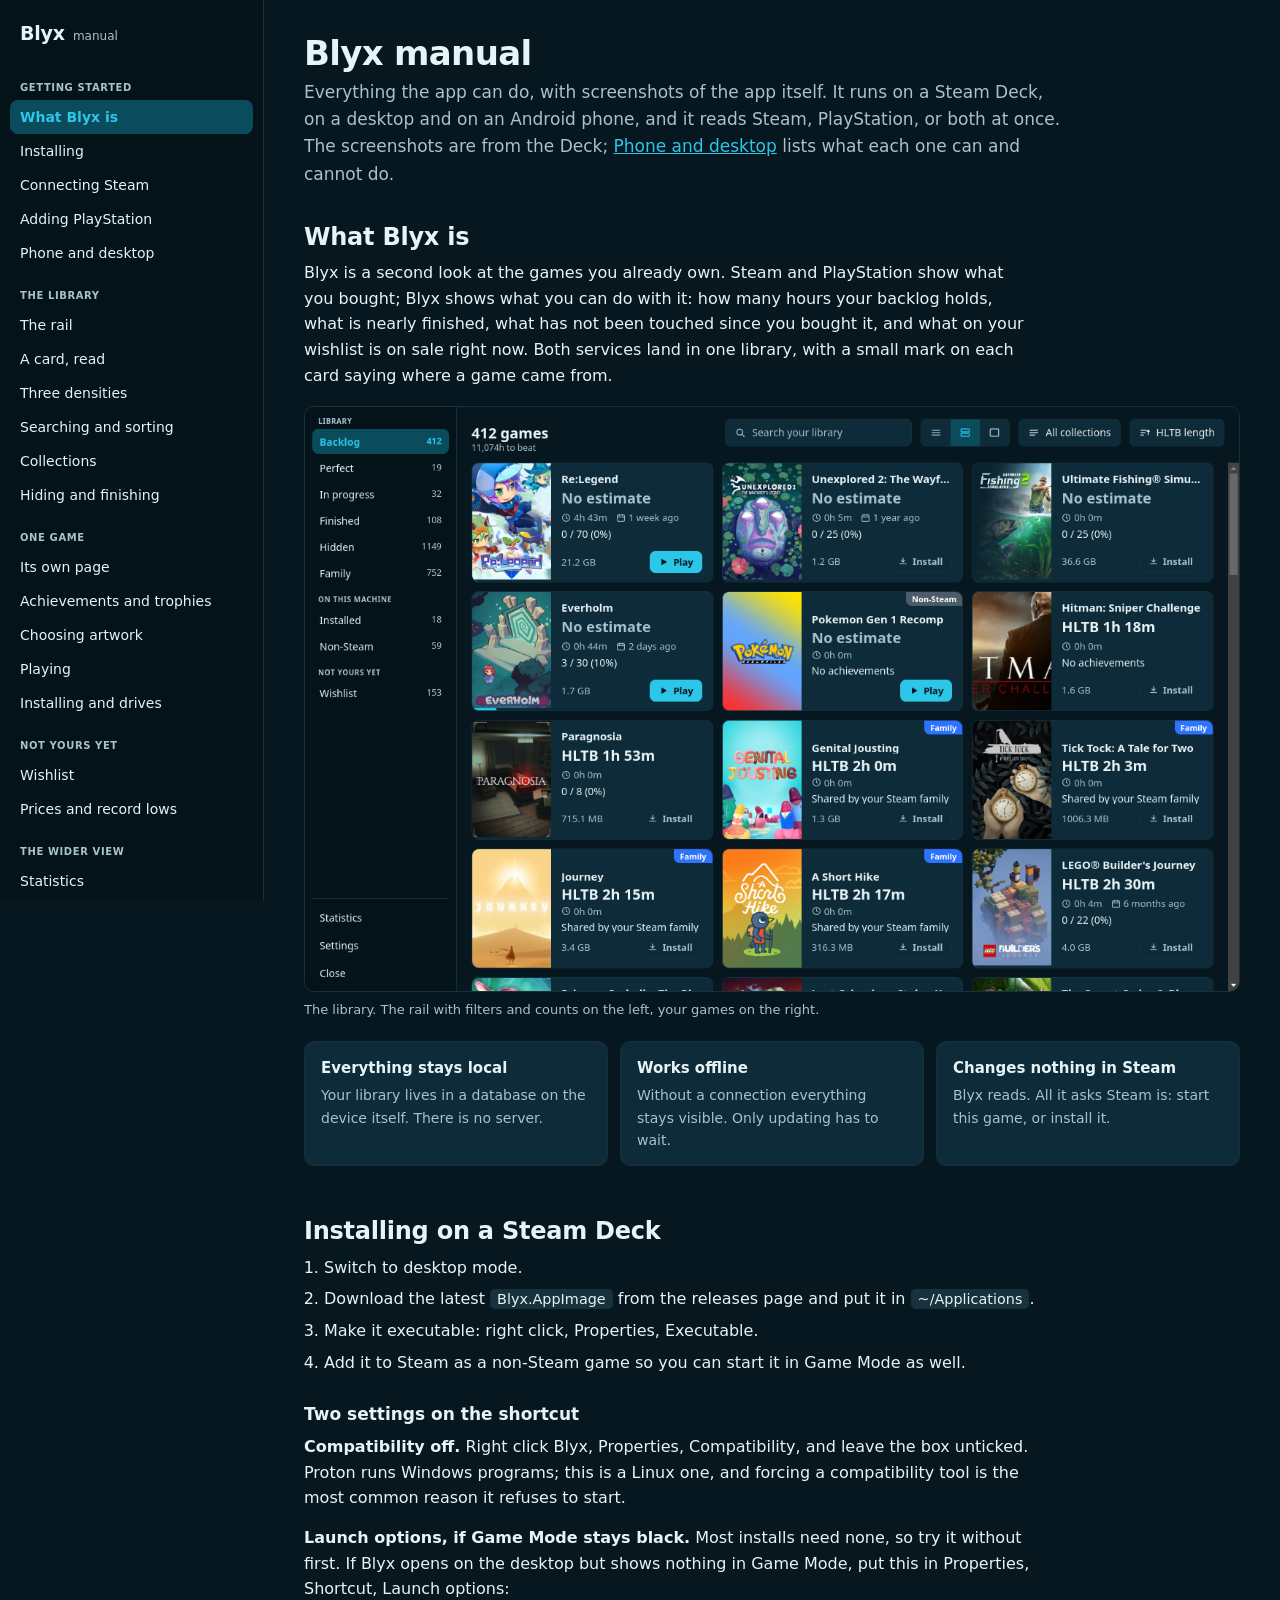
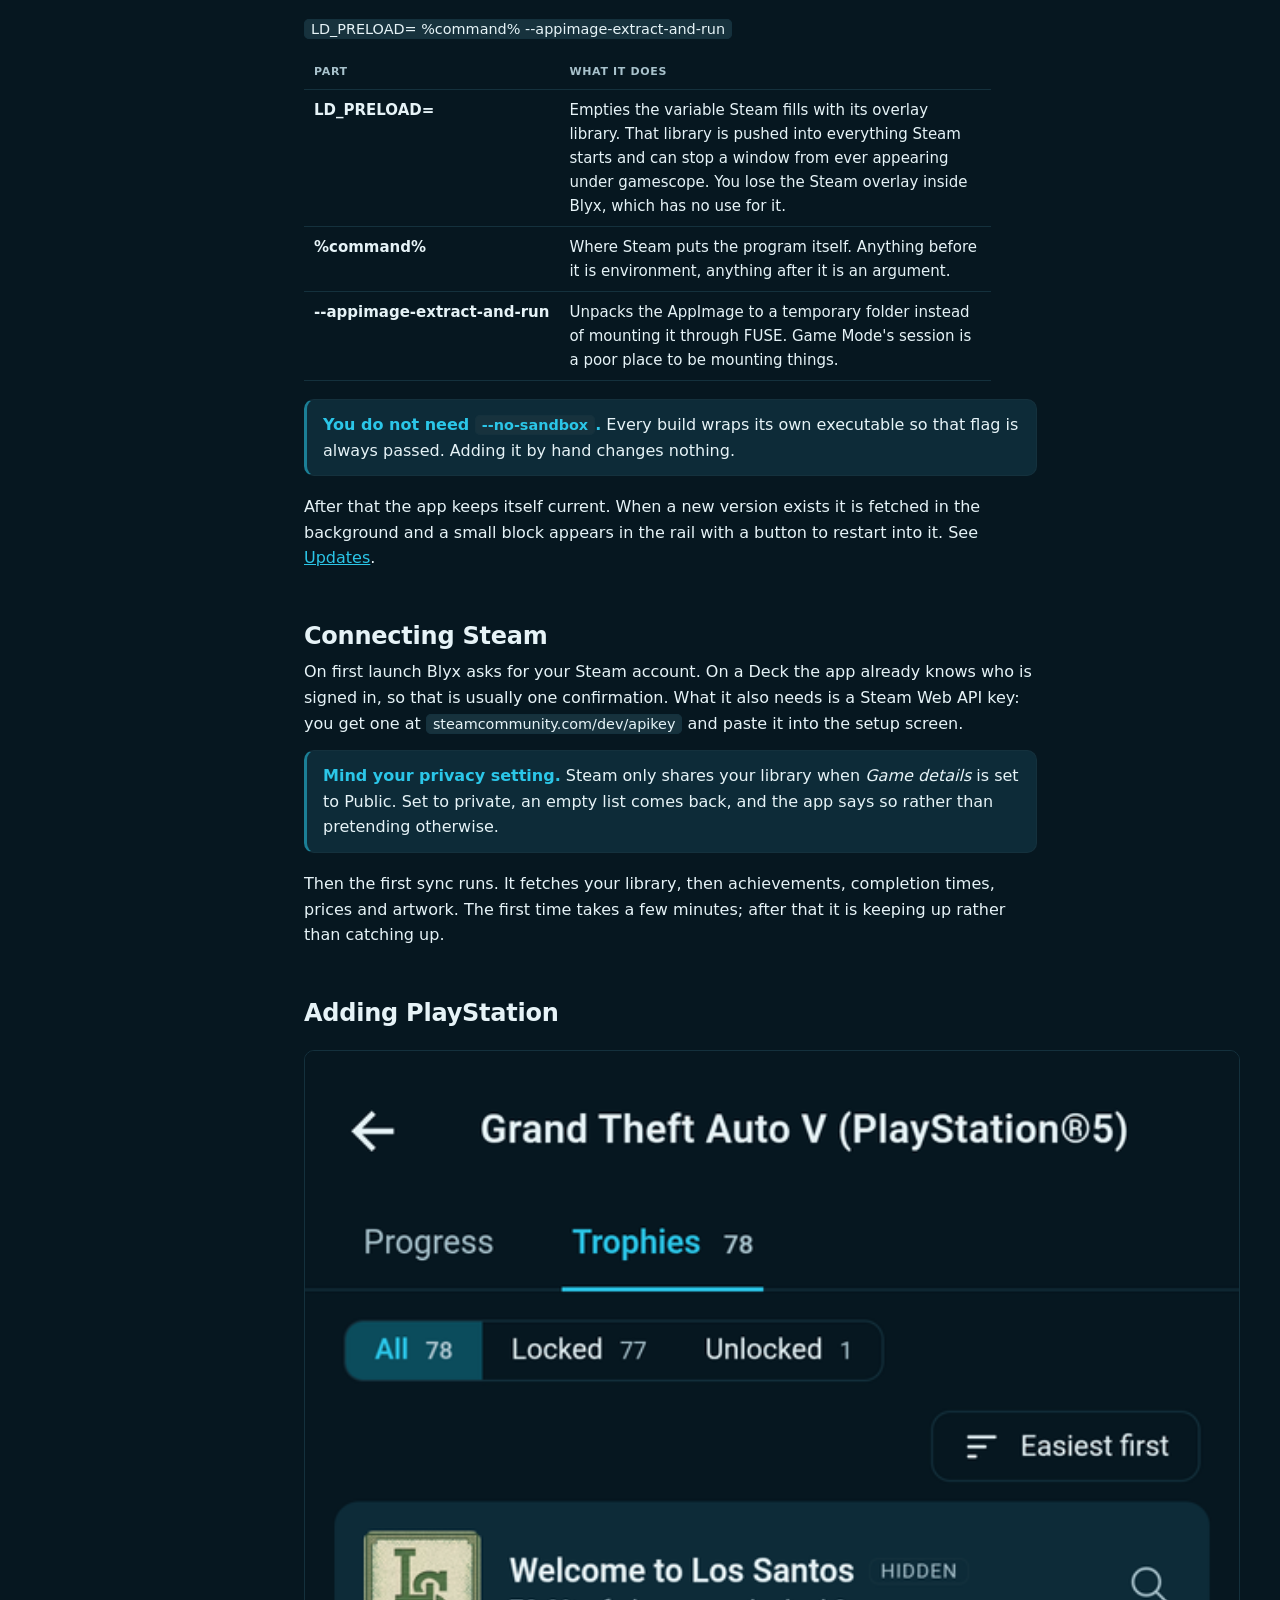
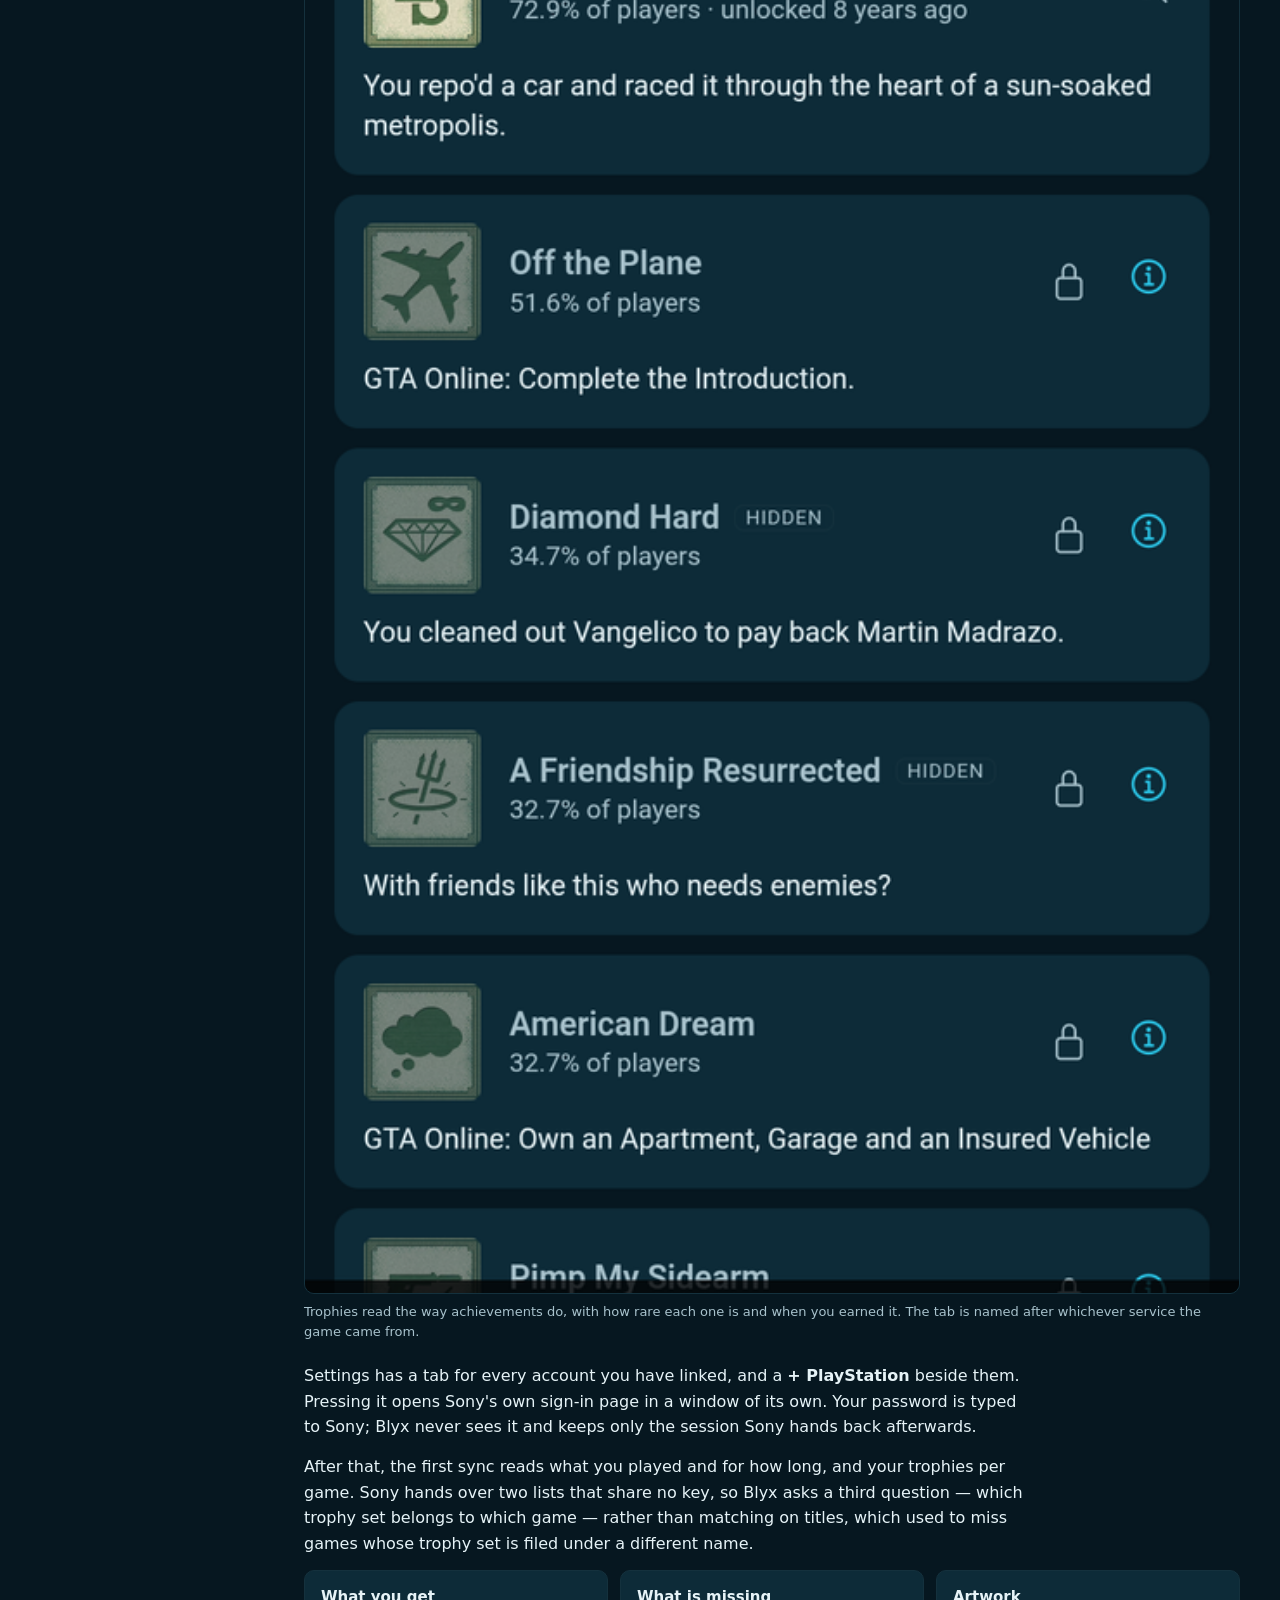
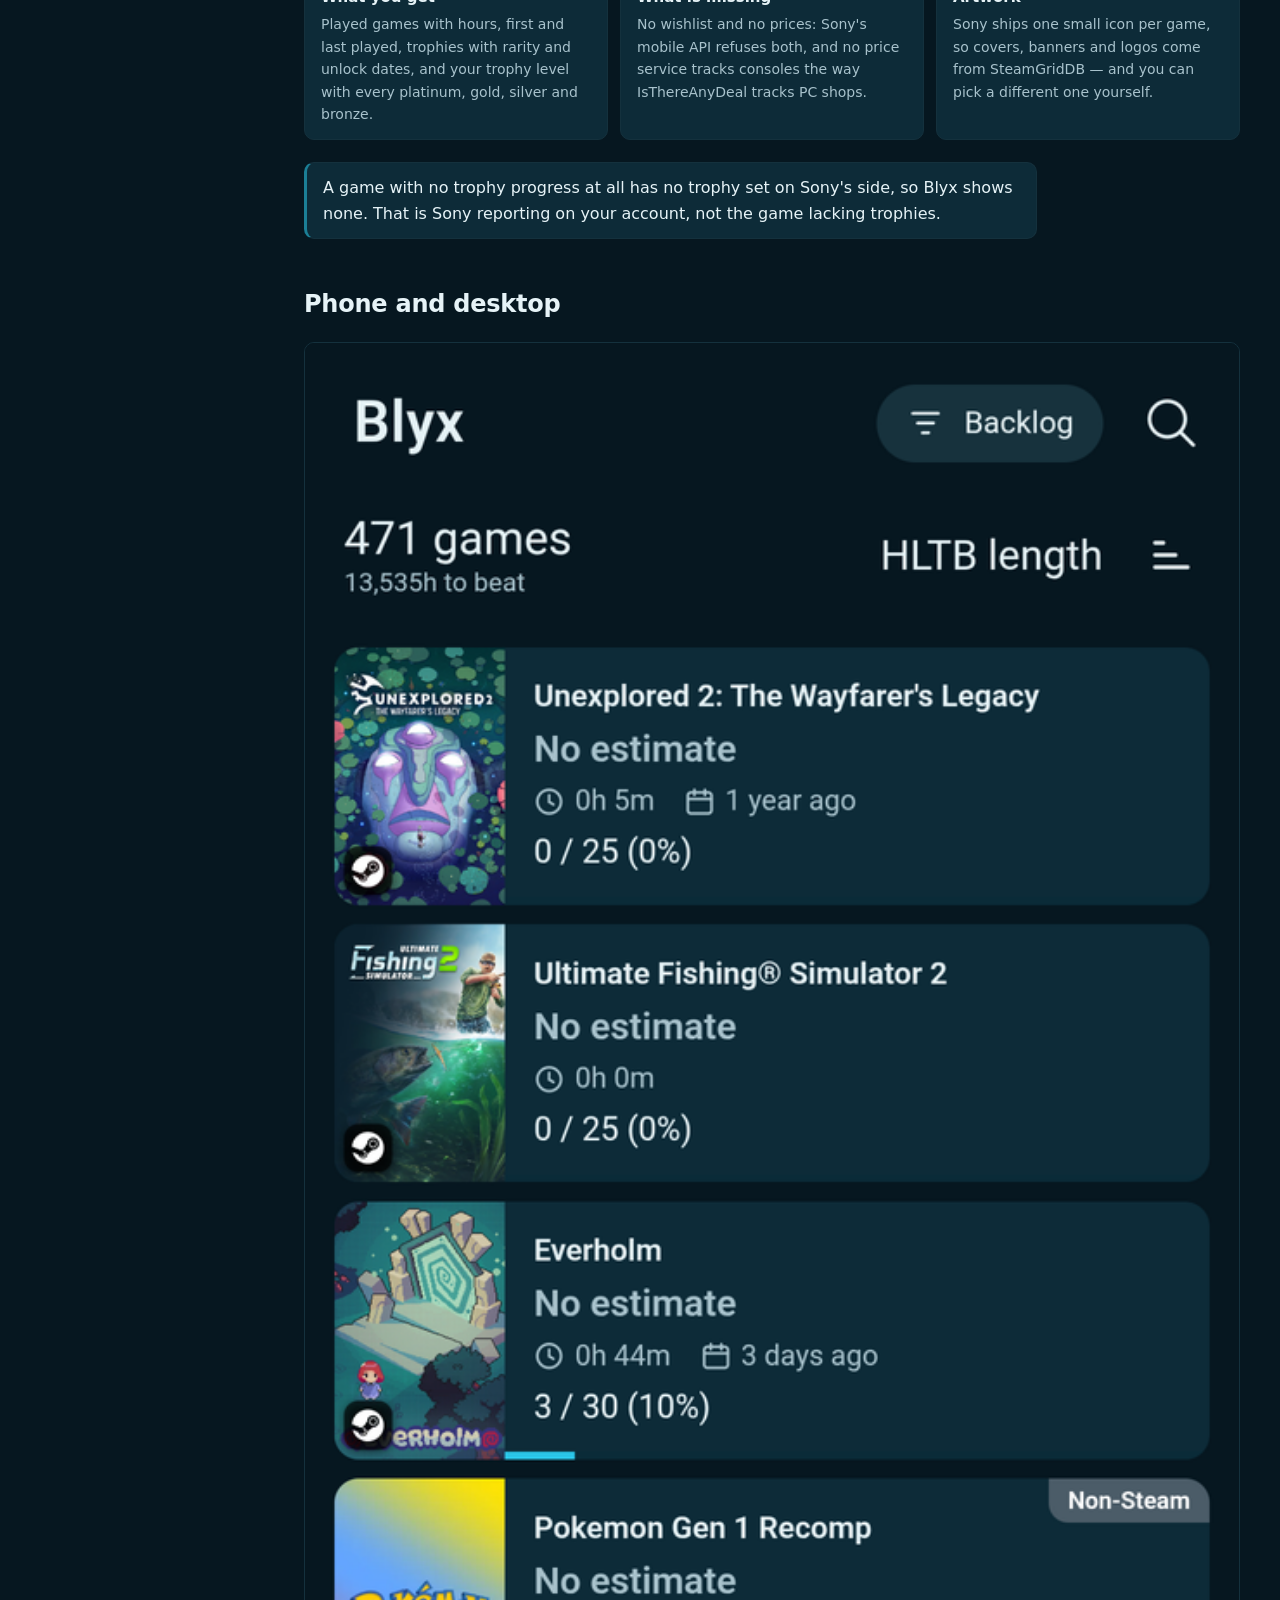
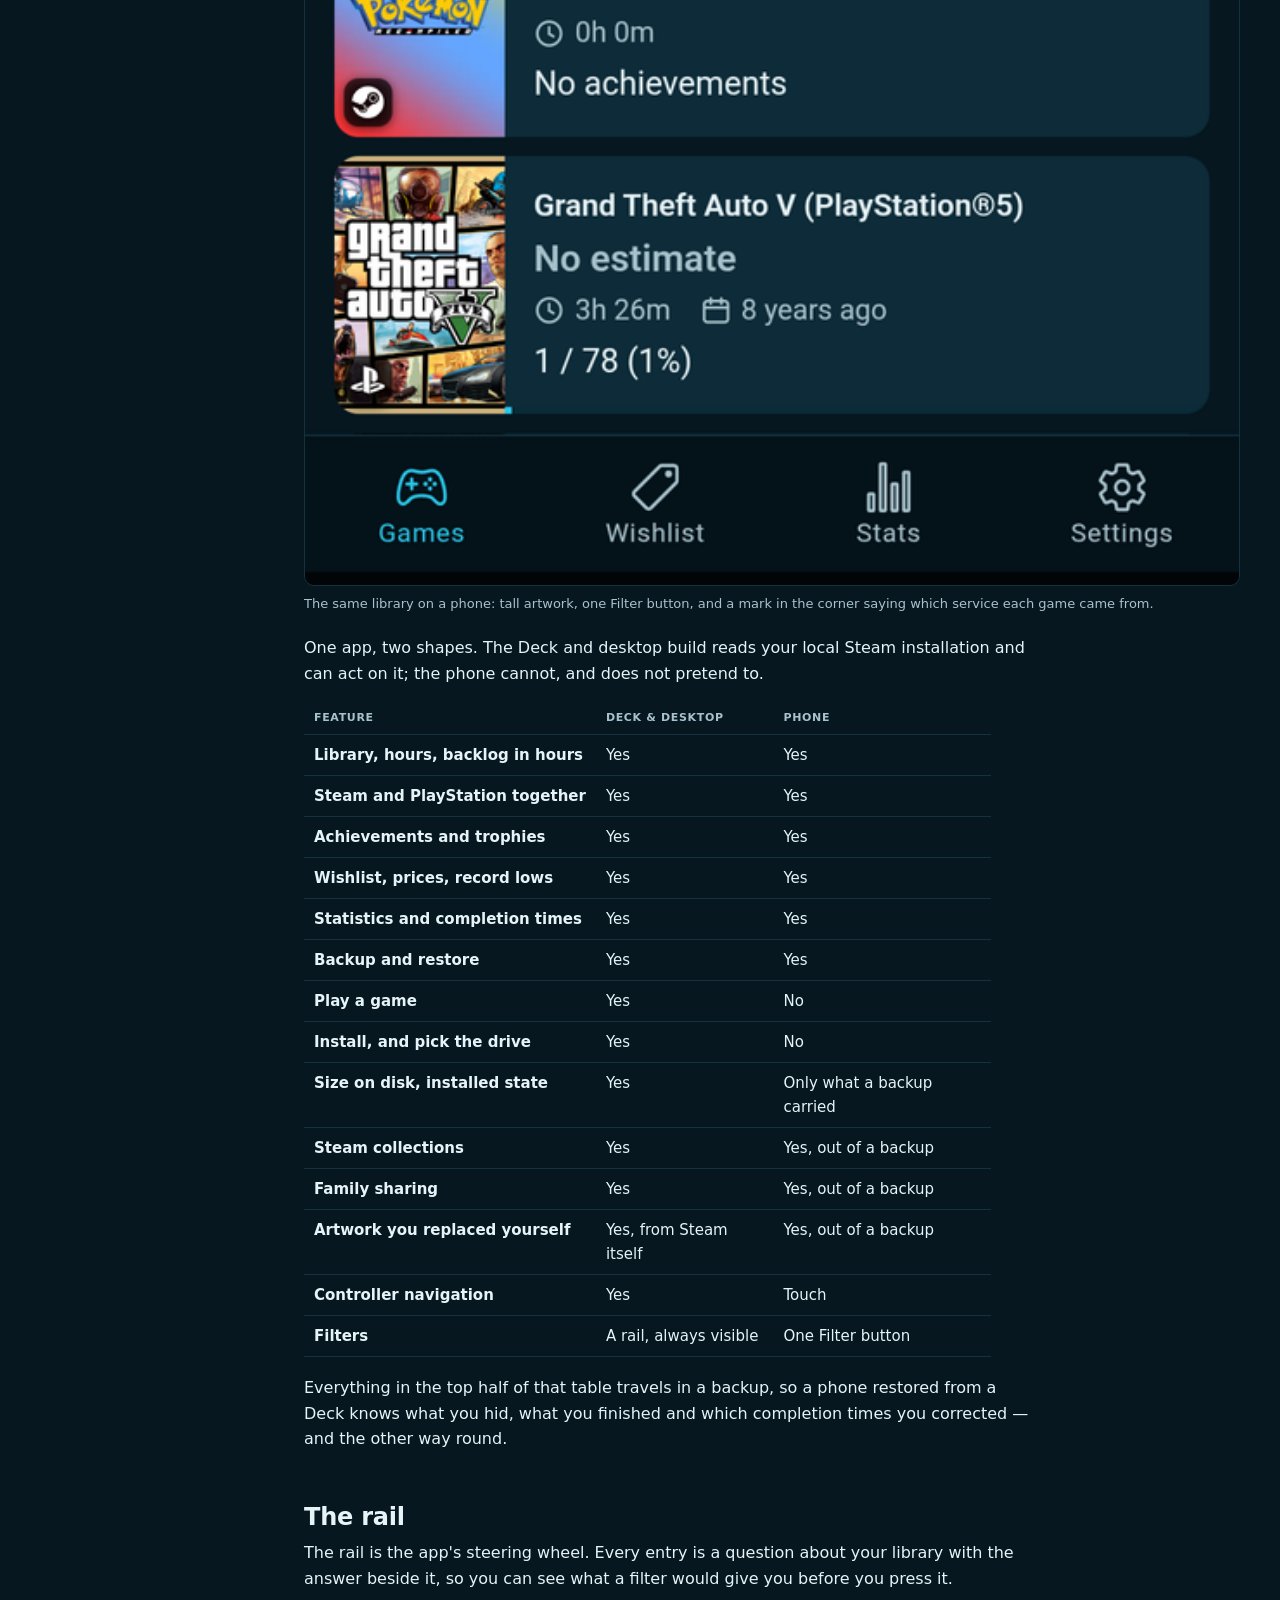
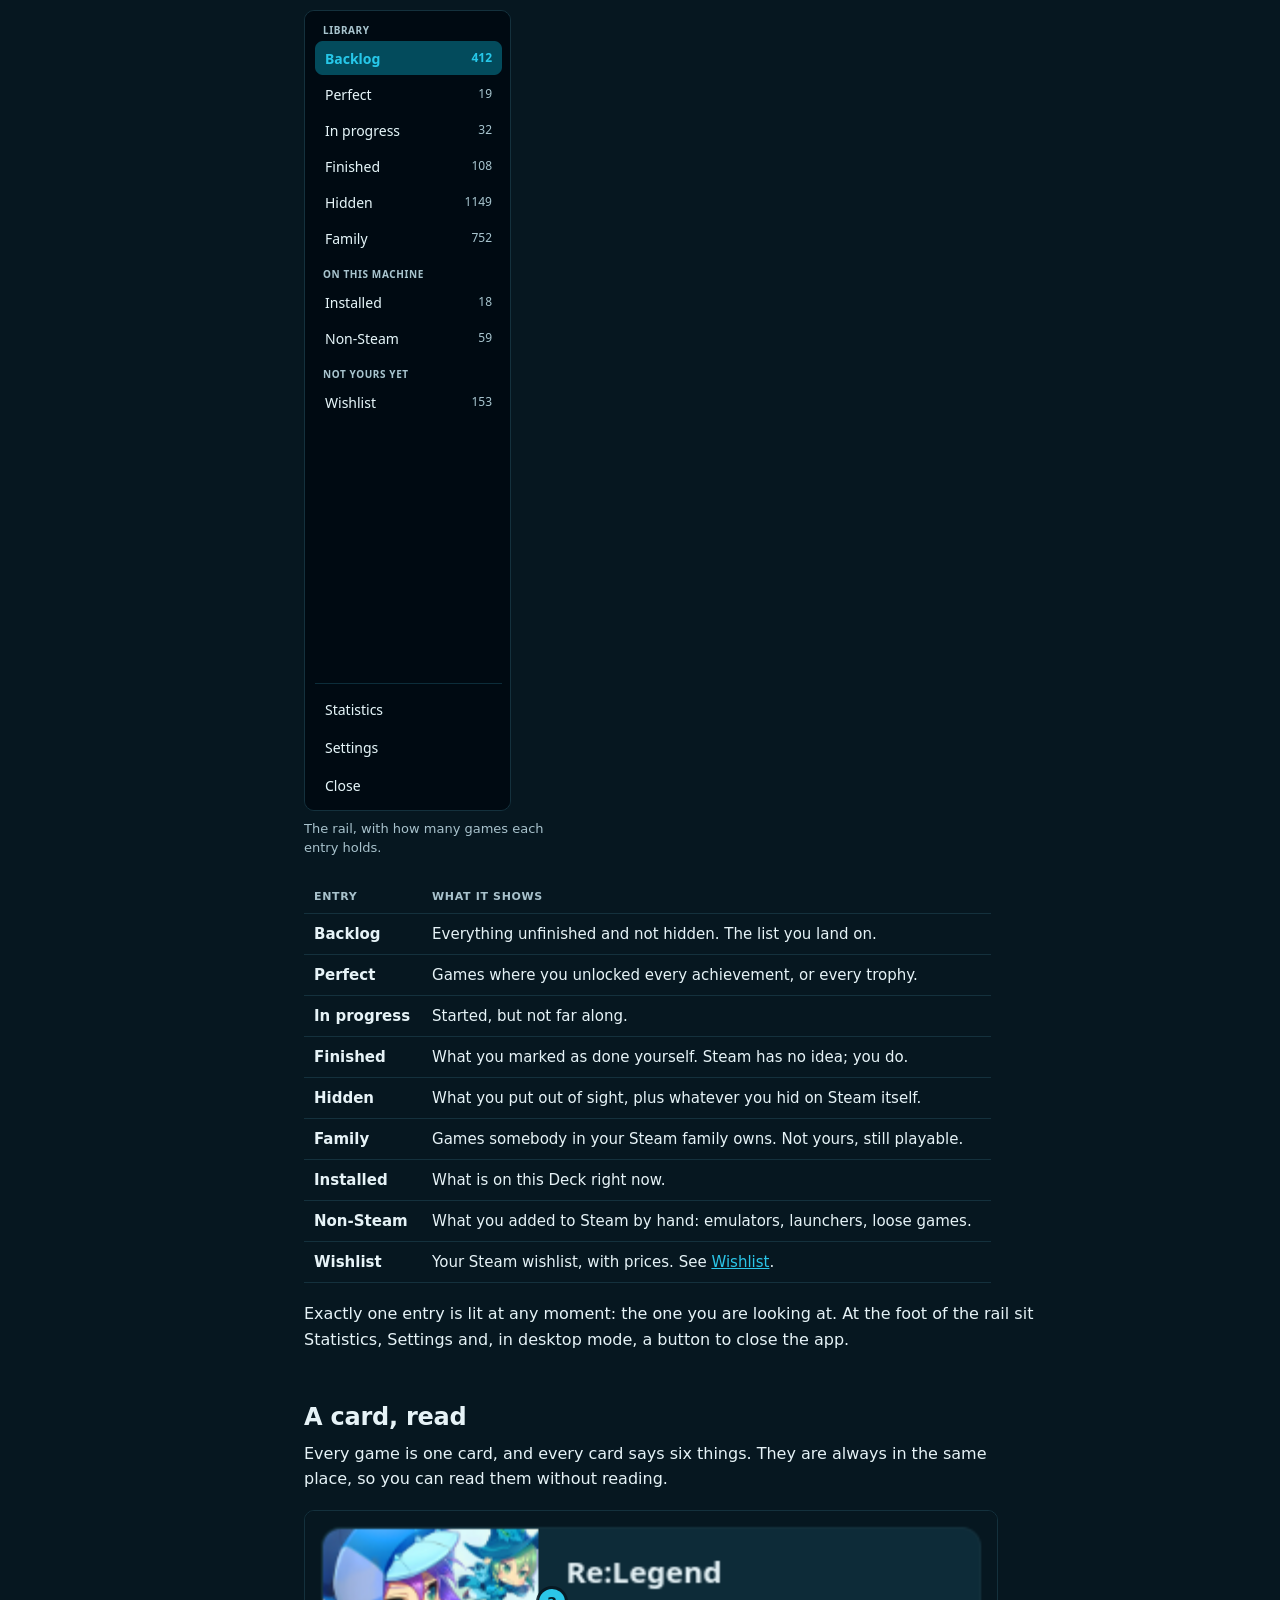
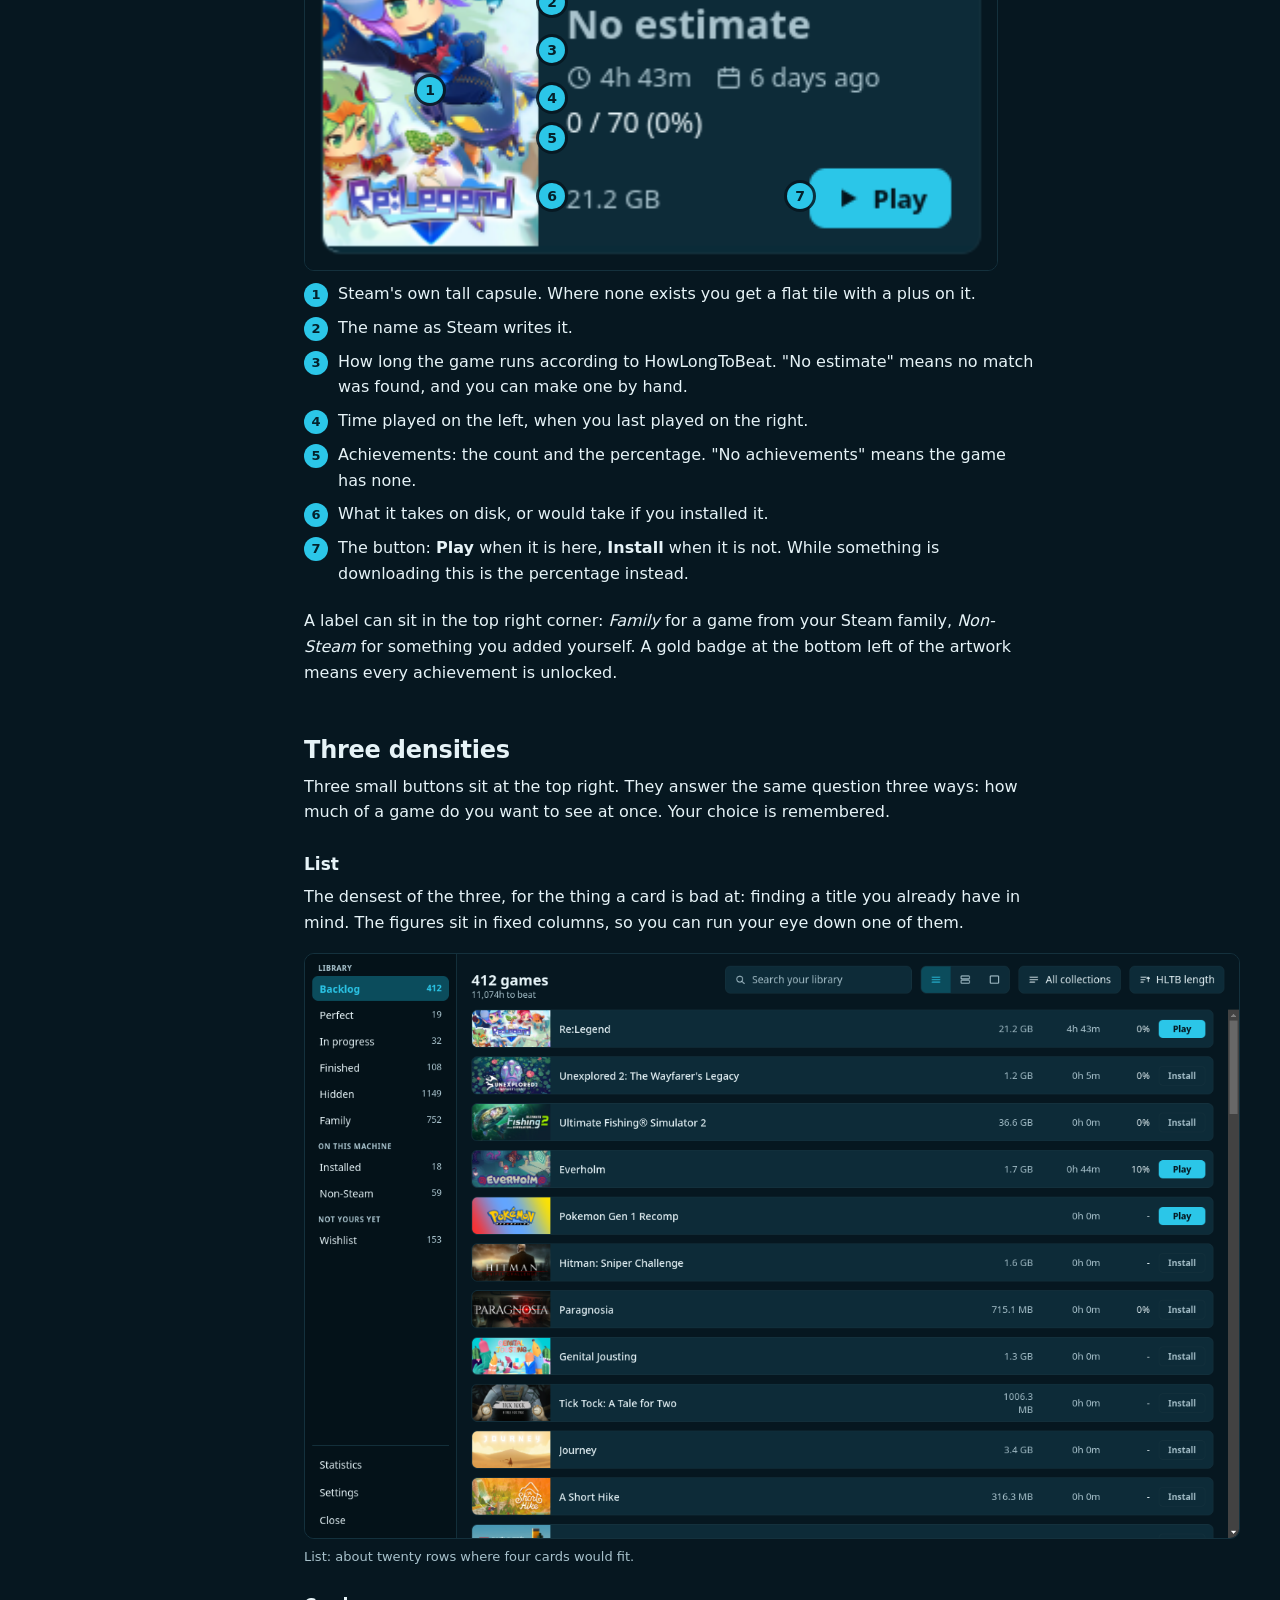
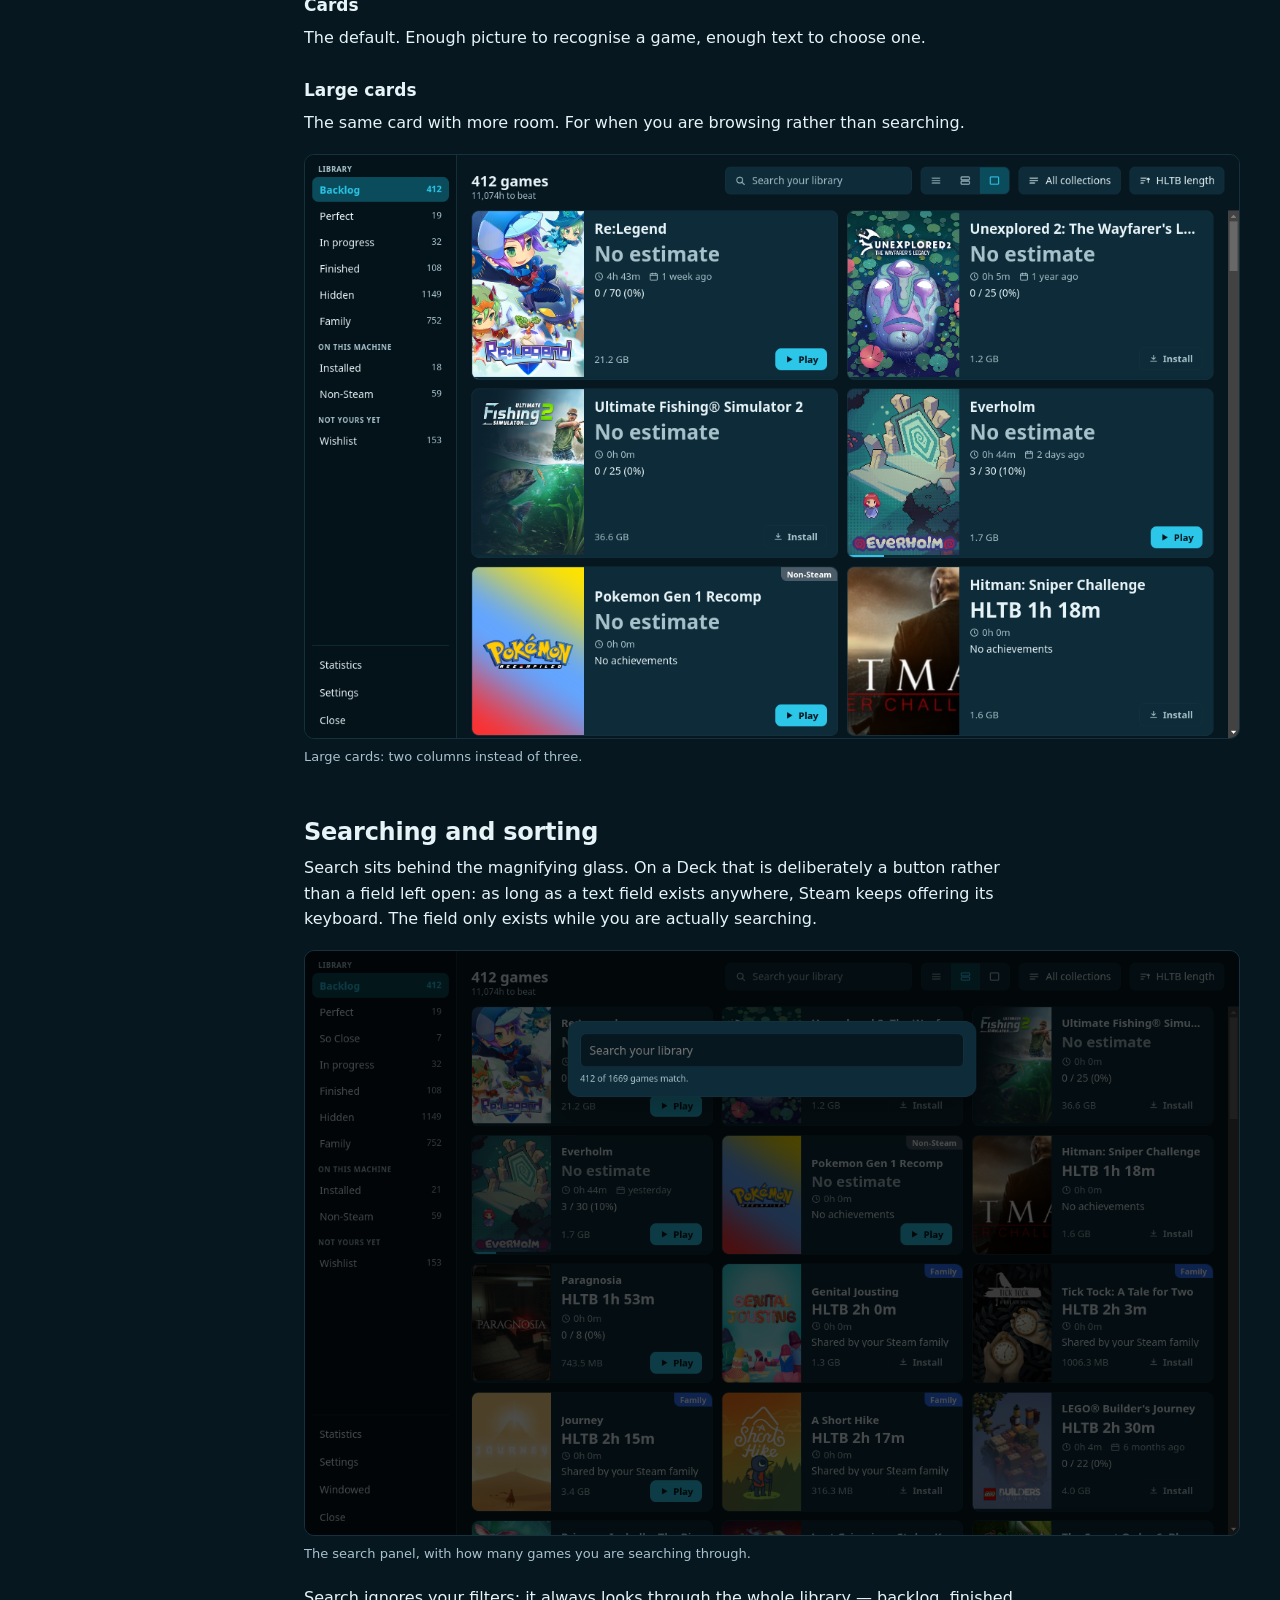
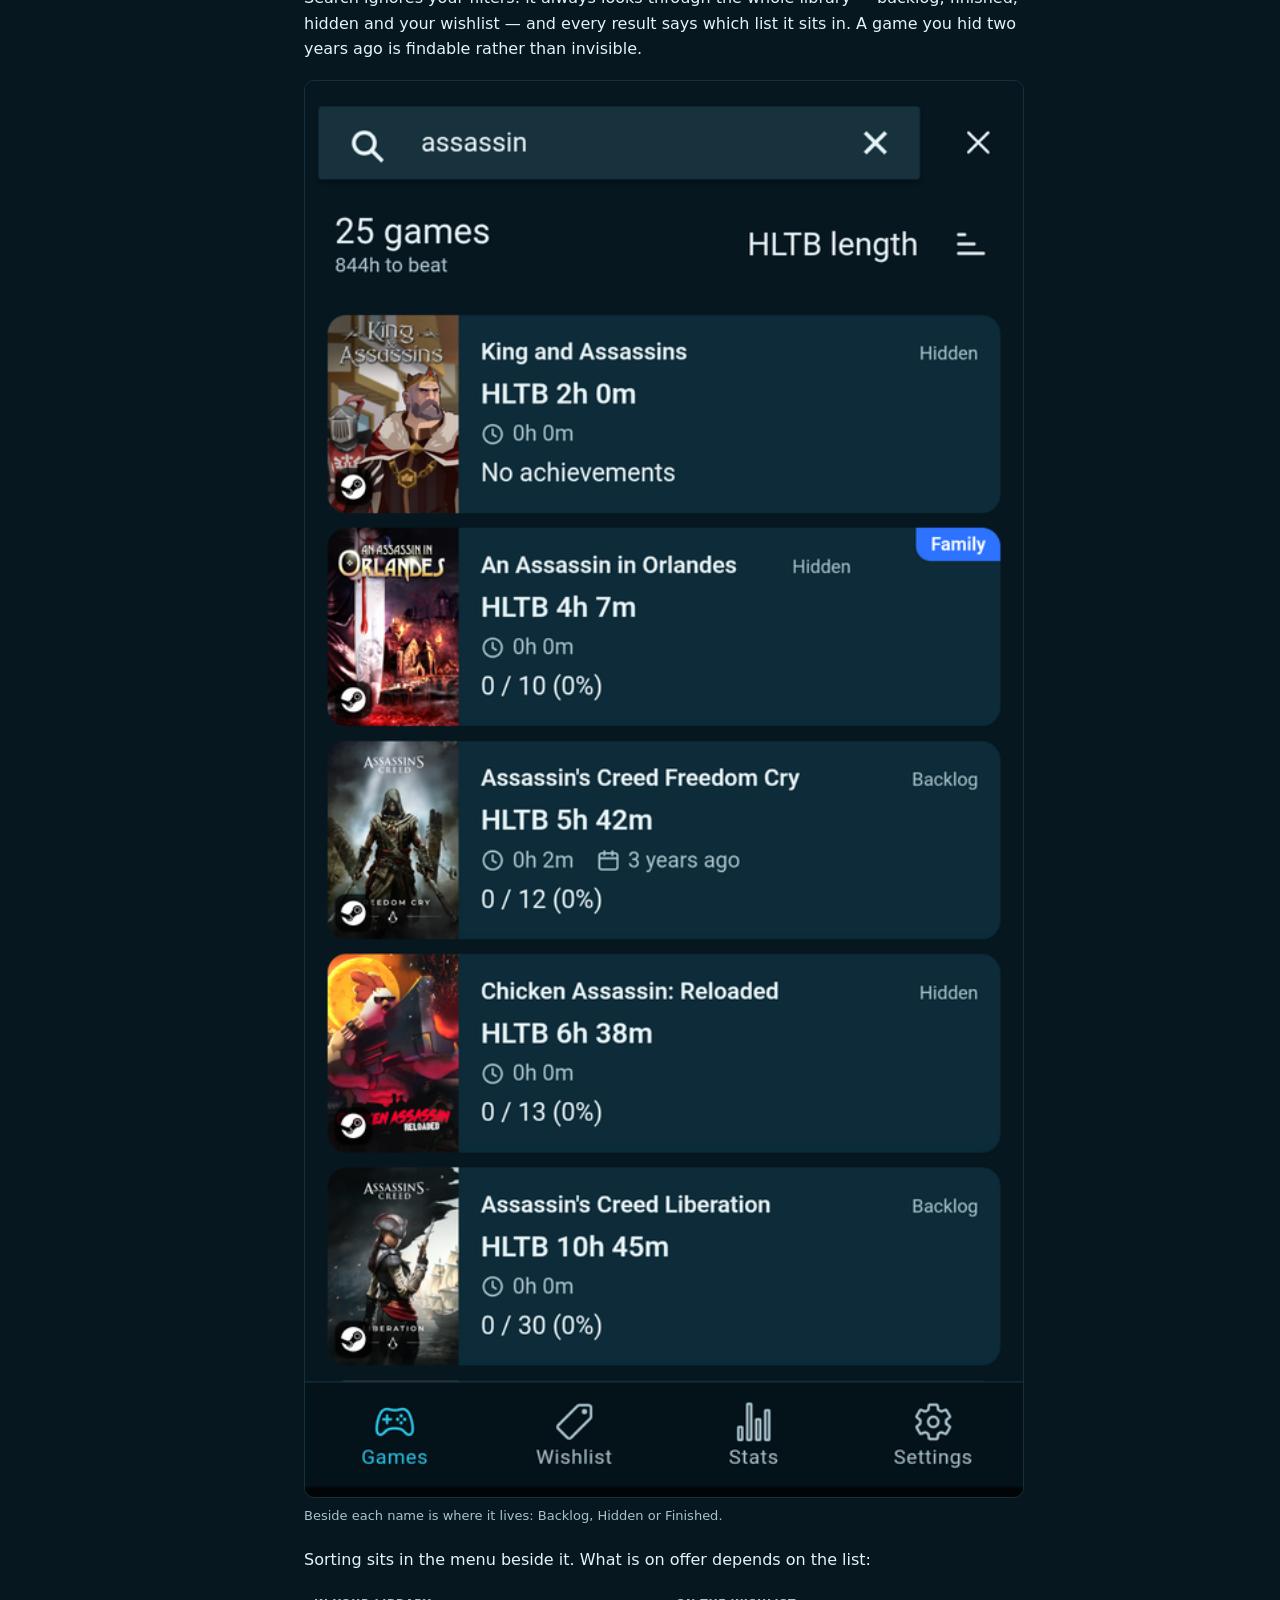
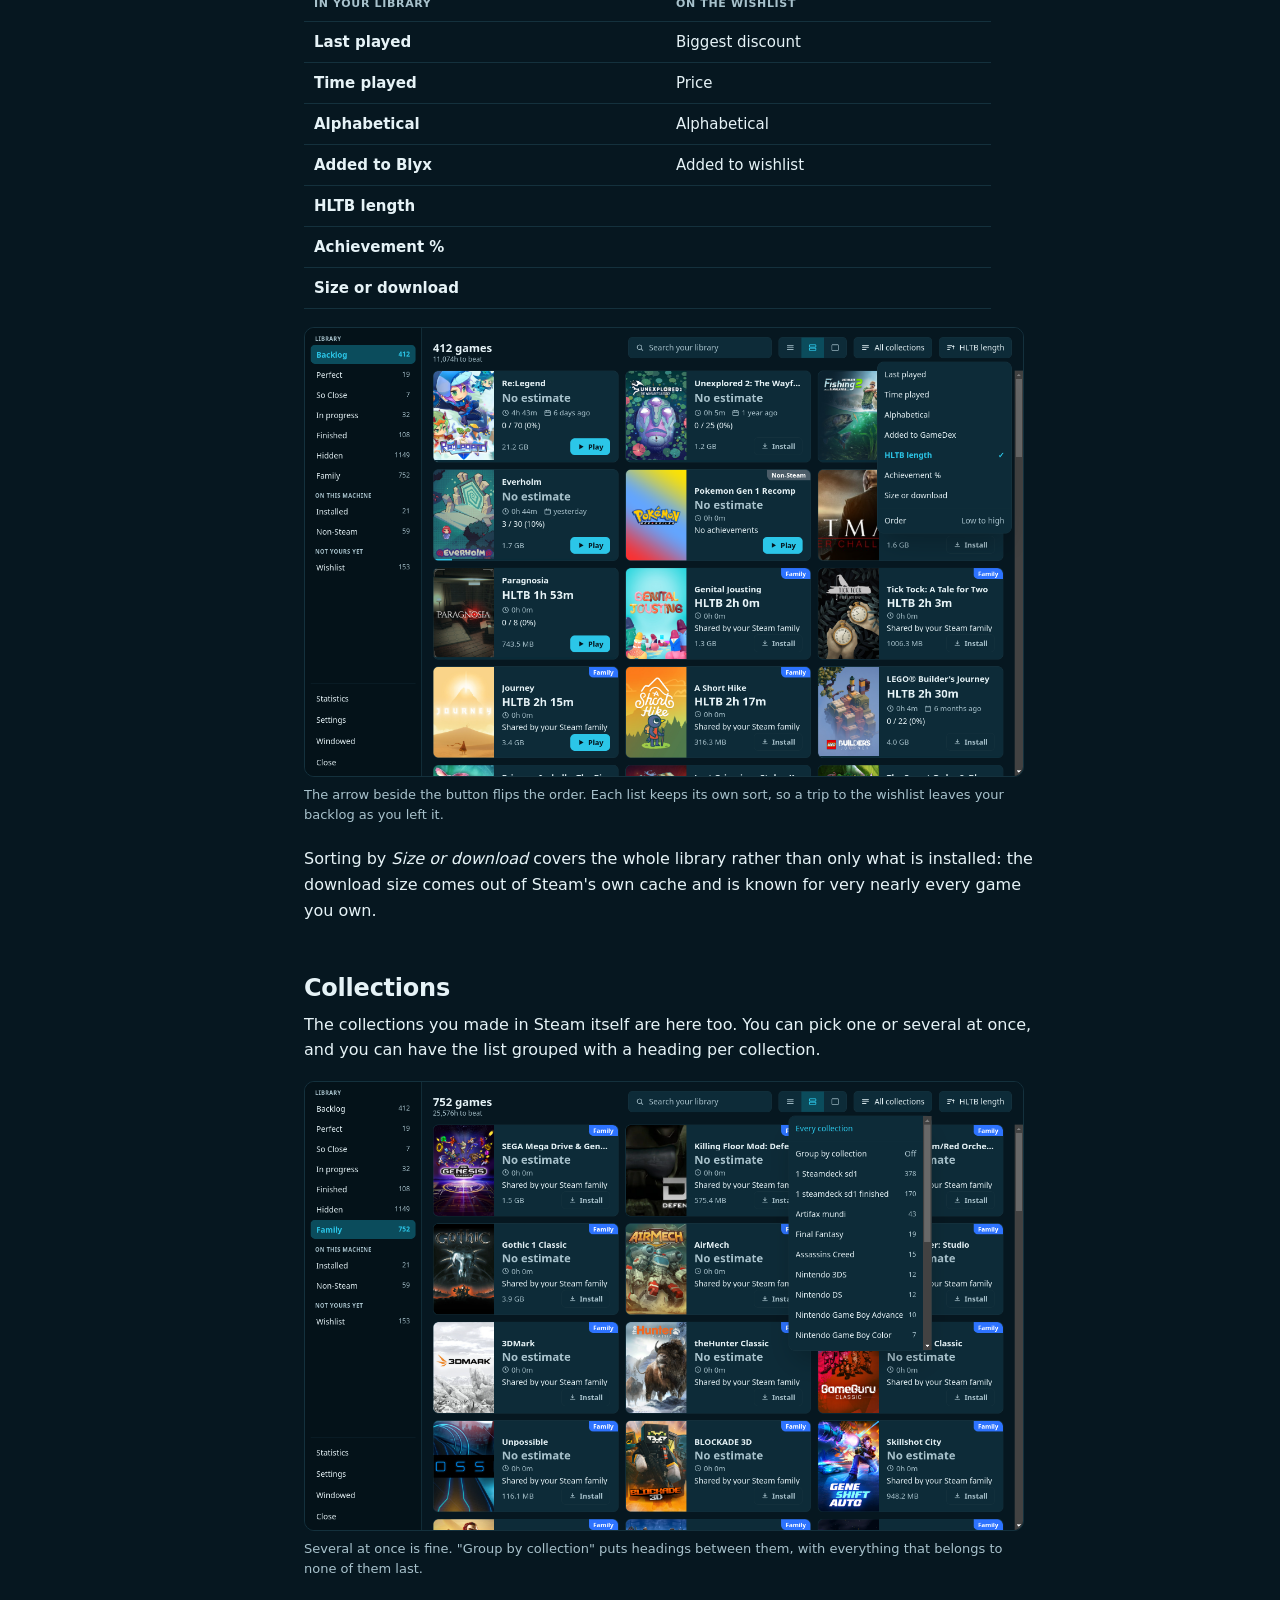
==== commit ca9348ba: "2.1.0: new phone screenshots, statistics per year, search everywhere" ====
--- a/manual/index.html
+++ b/manual/index.html
@@ -248,8 +248,8 @@
           <figure>
             <img src="assets/phone-library.png" alt="The library on a phone" />
             <figcaption>
-              The same library on a phone: one Filter button, cards under each other, and a mark
-              in the corner saying which service each game came from.
+              The same library on a phone: tall artwork, one Filter button, and a mark in the
+              corner saying which service each game came from.
             </figcaption>
           </figure>
           <p>
@@ -275,7 +275,9 @@
               <tr><td>Play a game</td><td>Yes</td><td>No</td></tr>
               <tr><td>Install, and pick the drive</td><td>Yes</td><td>No</td></tr>
               <tr><td>Size on disk, installed state</td><td>Yes</td><td>Only what a backup carried</td></tr>
-              <tr><td>Steam collections and family sharing</td><td>Yes</td><td>No</td></tr>
+              <tr><td>Steam collections</td><td>Yes</td><td>Yes, out of a backup</td></tr>
+              <tr><td>Family sharing</td><td>Yes</td><td>Yes, out of a backup</td></tr>
+              <tr><td>Artwork you replaced yourself</td><td>Yes, from Steam itself</td><td>Yes, out of a backup</td></tr>
               <tr><td>Controller navigation</td><td>Yes</td><td>Touch</td></tr>
               <tr><td>Filters</td><td>A rail, always visible</td><td>One Filter button</td></tr>
             </tbody>
@@ -425,6 +427,15 @@
             <img src="assets/search.png" alt="The search panel" />
             <figcaption>The search panel, with how many games you are searching through.</figcaption>
           </figure>
+          <p>
+            Search ignores your filters: it always looks through the whole library — backlog,
+            finished, hidden and your wishlist — and every result says which list it sits in. A
+            game you hid two years ago is findable rather than invisible.
+          </p>
+          <figure class="narrow">
+            <img src="assets/phone-search.png" alt="Searching on a phone" />
+            <figcaption>Beside each name is where it lives: Backlog, Hidden or Finished.</figcaption>
+          </figure>
 
           <p>Sorting sits in the menu beside it. What is on offer depends on the list:</p>
           <table>
@@ -493,9 +504,10 @@
         <section id="options">
           <h2>Hiding and marking finished</h2>
           <p>
-            Two things only you know: whether you are done with a game, and whether you never want
-            to see it again. Both sit in the menu you open with <kbd>Y</kbd> on a card, or with a
-            right click.
+            Two things only you know: whether you are done with a game, and whether you never
+            want to see it again. Both sit in the menu you open with <kbd>Y</kbd> on a card, with
+            a right click, or with the <strong>⋯</strong> button that appears in the corner of a
+            card once your mouse is over it. On a phone you swipe the card left.
           </p>
           <figure class="narrow">
             <img src="assets/options-menu.png" alt="The menu of things you can do to one game" />
@@ -546,6 +558,12 @@
           <p>
             Steam leaves hidden achievements blank. Blyx fills those descriptions in from what
             SteamHunters knows, so you are not looking at an empty line.
+          </p>
+          <p>
+            The lists are fetched for your whole library and kept, pictures and all, so they work
+            without a connection. Once you have played, the unlocked state is read again as soon
+            as you open the page; and if the list has grown — which is what a DLC with
+            achievements does — the whole list is fetched again.
           </p>
         </section>
 
@@ -613,6 +631,25 @@
           <p>
             The button here says <strong>Store</strong>. It opens the shop holding the offer,
             inside Steam itself, because in Game Mode there is no other browser.
+          </p>
+
+          <h3>A nudge when something goes on sale (phone only)</h3>
+          <p>
+            There is a <strong>bell</strong> at the top of the wishlist. It sets up one
+            notification a day, at a time you choose. It is off until you turn it on.
+          </p>
+          <ul>
+            <li>It only speaks when something is newly on sale since the day before. The same
+              discount as yesterday says nothing.</li>
+            <li>One notification for everything, with the first few names in it.</li>
+            <li>The check happens on the phone itself: it asks Steam what your wishlist costs
+              today and nothing else. No server is involved.</li>
+            <li>Android decides when a background check really runs. On a phone that has been
+              asleep for a while it may arrive an hour or two after the time you picked.</li>
+          </ul>
+          <p>
+            The bell is not on the desktop or the Deck. An app that is closed cannot check
+            anything, and in Game Mode a notification from a non-Steam app is never drawn.
           </p>
         </section>
 
@@ -680,6 +717,28 @@
             you paid; what you handed over at the time lives on your Steam account page and
             nowhere an app can reach.
           </p>
+          <p>
+            At the top are three tabs and a row of years:
+          </p>
+          <ul>
+            <li><strong>Overview</strong> — the figures above. Pick a year and they answer for
+              that year: what you played then, what you finished, and how many achievements you
+              unlocked. The charts follow along.</li>
+            <li><strong>Per game</strong> — how long you played each game and when you last
+              touched it, with its sessions underneath. Sorted by what you touched last.</li>
+            <li><strong>Per year</strong> — a year as the months it consisted of, with the games
+              and their hours per month.</li>
+          </ul>
+          <p>
+            A year in which you did play but whose hours are not known by the day says
+            <em>Unknown</em> rather than <em>0h</em>. Steam keeps one total per game and never
+            when it happened; Blyx only starts counting from the first time it saw your hours
+            rise.
+          </p>
+          <figure class="narrow">
+            <img src="assets/phone-stats.png" alt="Statistics on a phone" />
+            <figcaption>The same figures on a phone, with the year buttons at the top.</figcaption>
+          </figure>
         </section>
 
         <section id="hltb">
@@ -717,12 +776,25 @@
           <ol>
             <li>Press <strong>Sign in with Google</strong> and sign in.</li>
             <li>The first backup goes up straight away.</li>
-            <li>After that, every hour while the app is open. The last 24 are kept.</li>
+            <li>After that, once a day while the app is open. The last 24 are kept.</li>
           </ol>
           <p>
             The files land in a <strong>Blyx Backups</strong> folder in your own Drive, so you
             can get at them. Blyx asks for the narrowest access Google offers: files the app
             creates, and nothing else in your Drive.
+          </p>
+          <p>
+            Every device writes its own file and reads the others. Merging happens per game and
+            by the moment a decision was made: hide a game on your Deck yesterday and unhide it
+            on your phone today, and today wins — whichever device it was.
+          </p>
+          <h3>Artwork you replaced yourself</h3>
+          <p>
+            Steam keeps replaced artwork in a folder only the machine it sits on can read. Blyx
+            puts scaled copies in the same Drive folder — <strong>Covers</strong>,
+            <strong>Capsules</strong>, <strong>Heroes</strong> and <strong>Logos</strong> — so
+            your phone and your Mac show the same covers as your Deck. That happens once per
+            launch, so a picture you replace today is everywhere tomorrow.
           </p>
         </section>
 
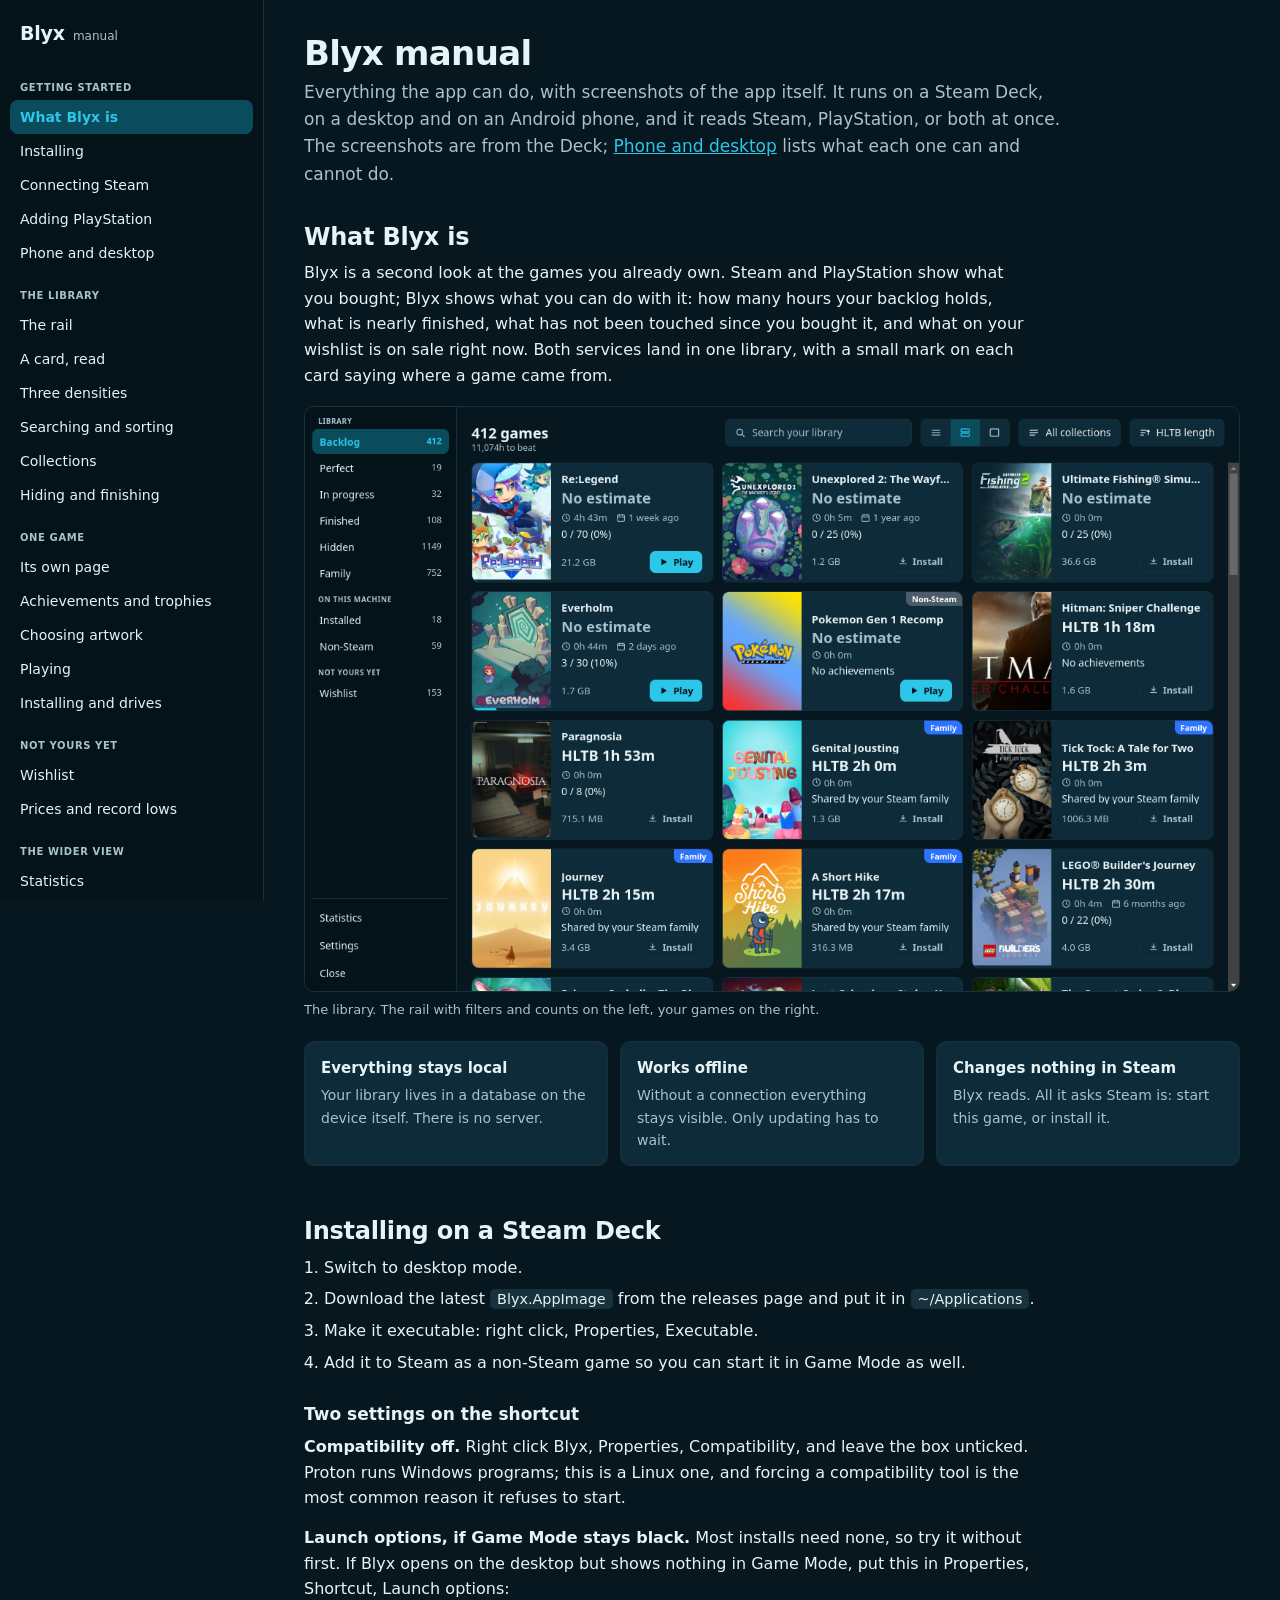
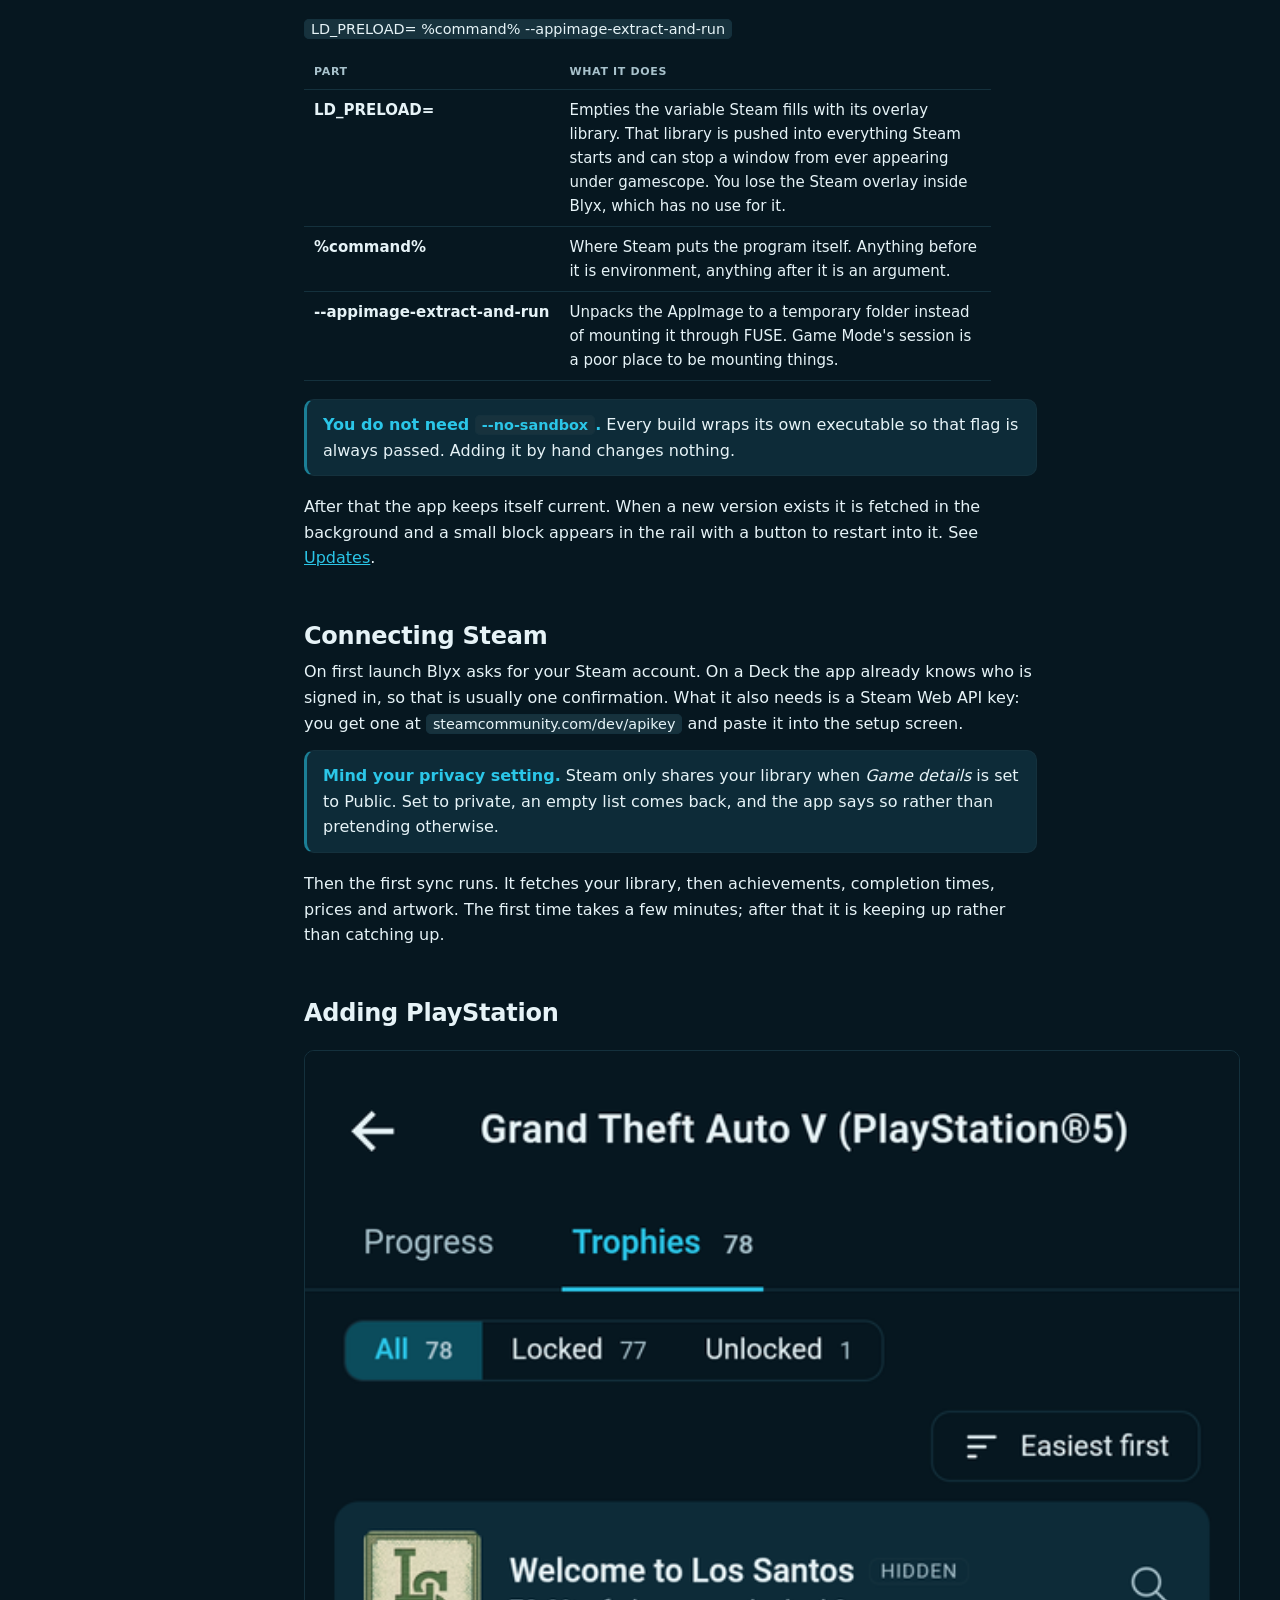
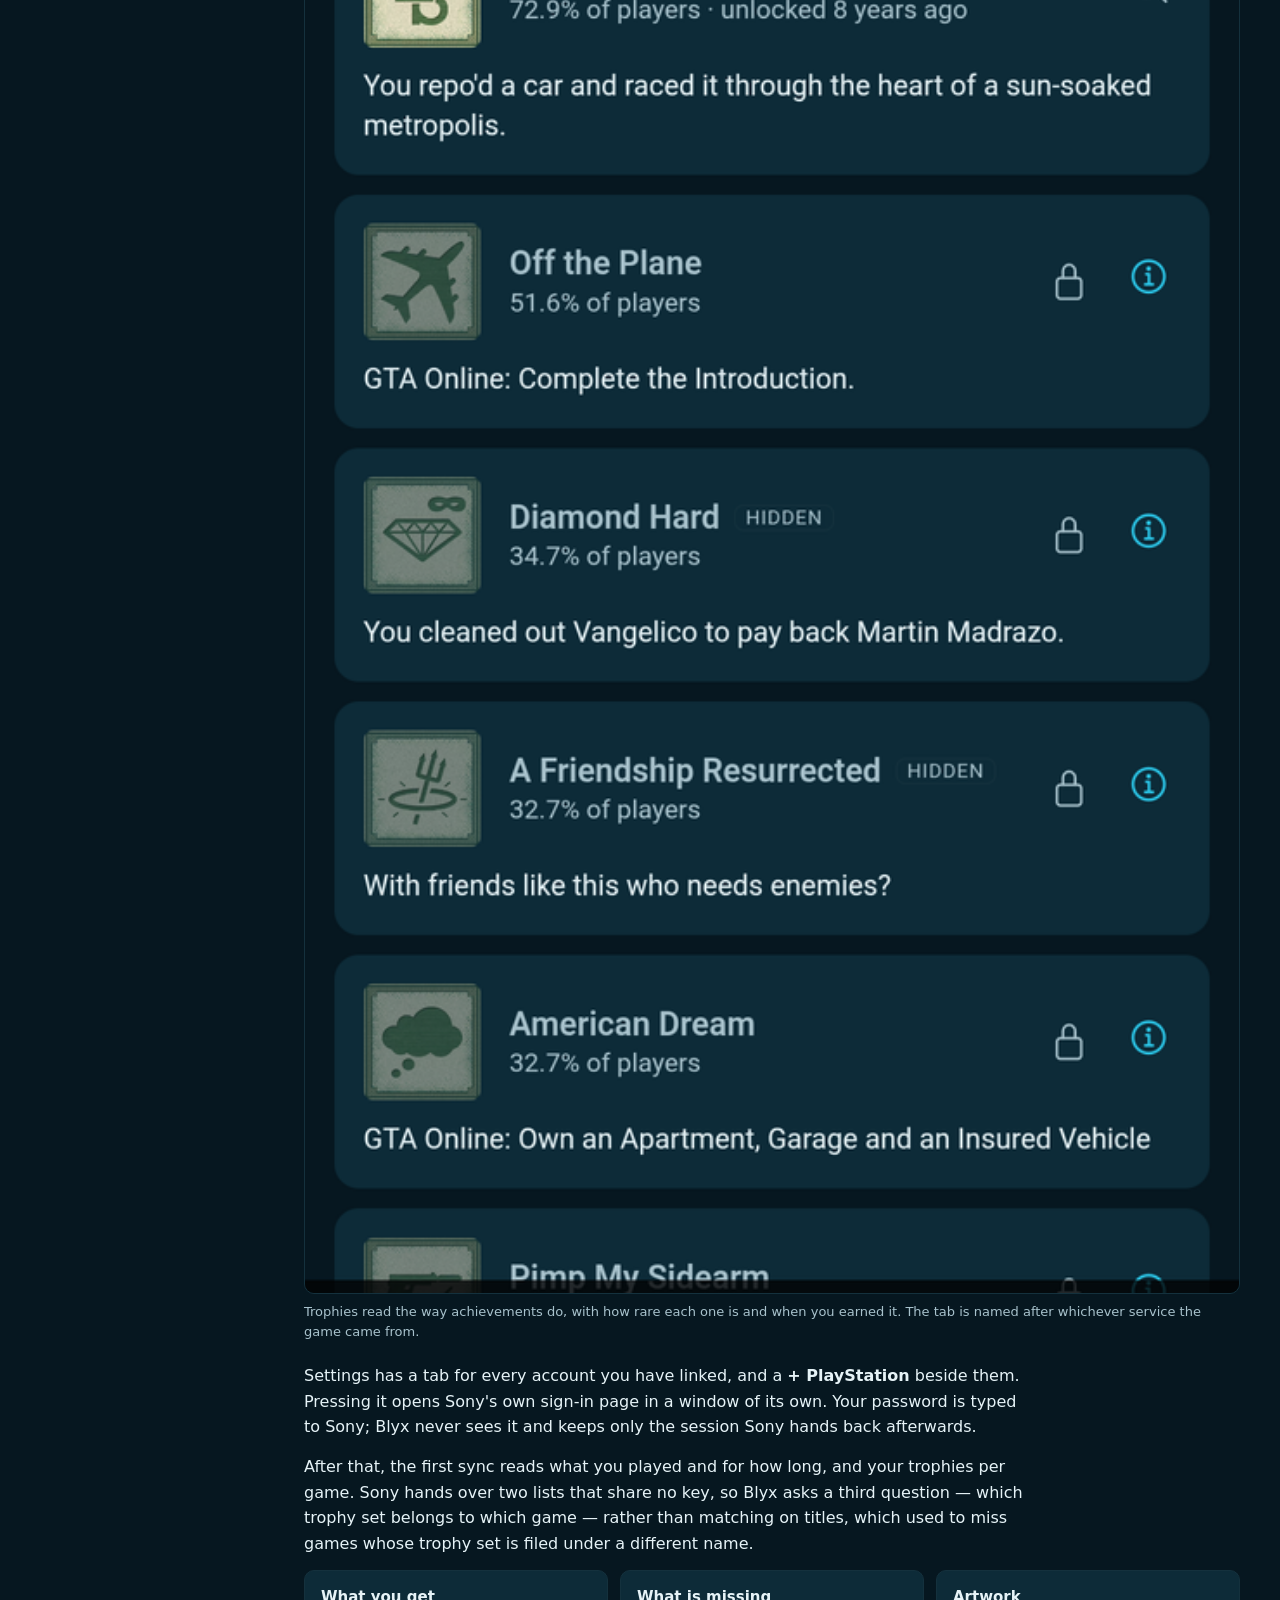
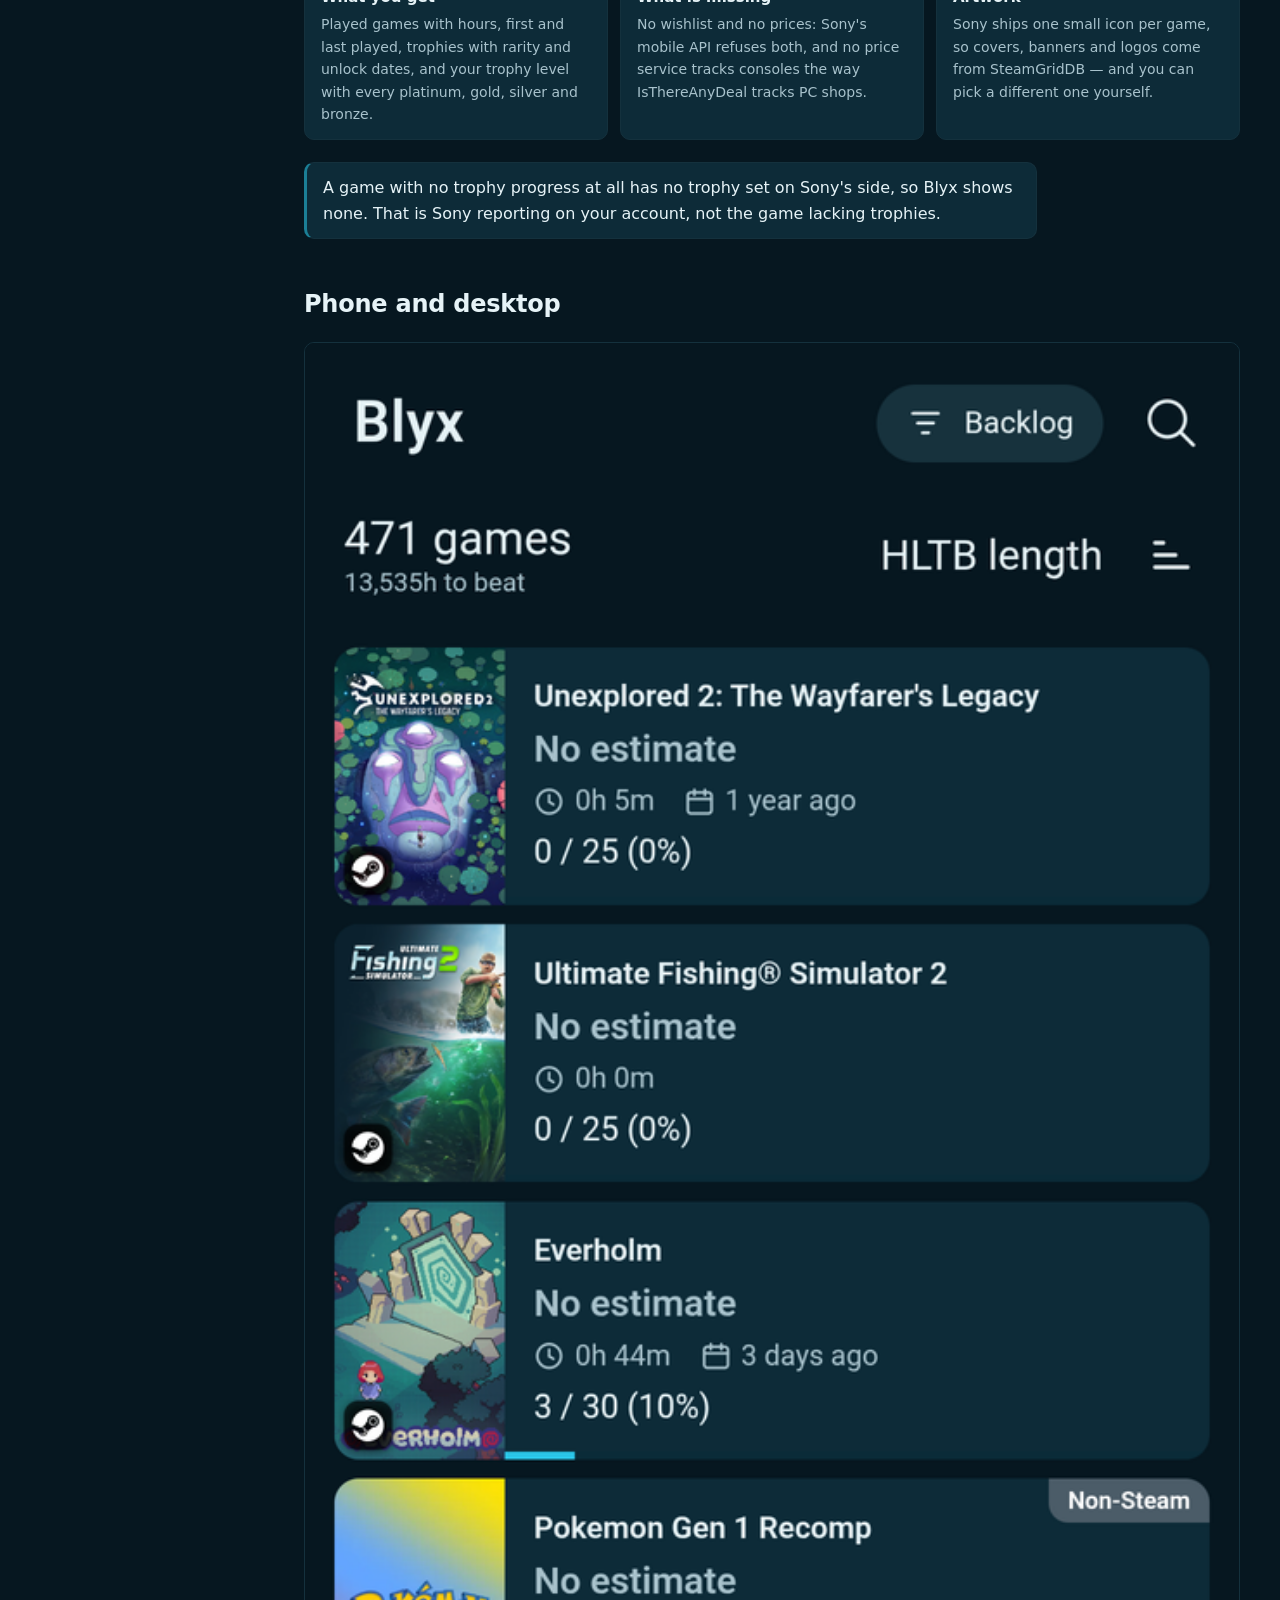
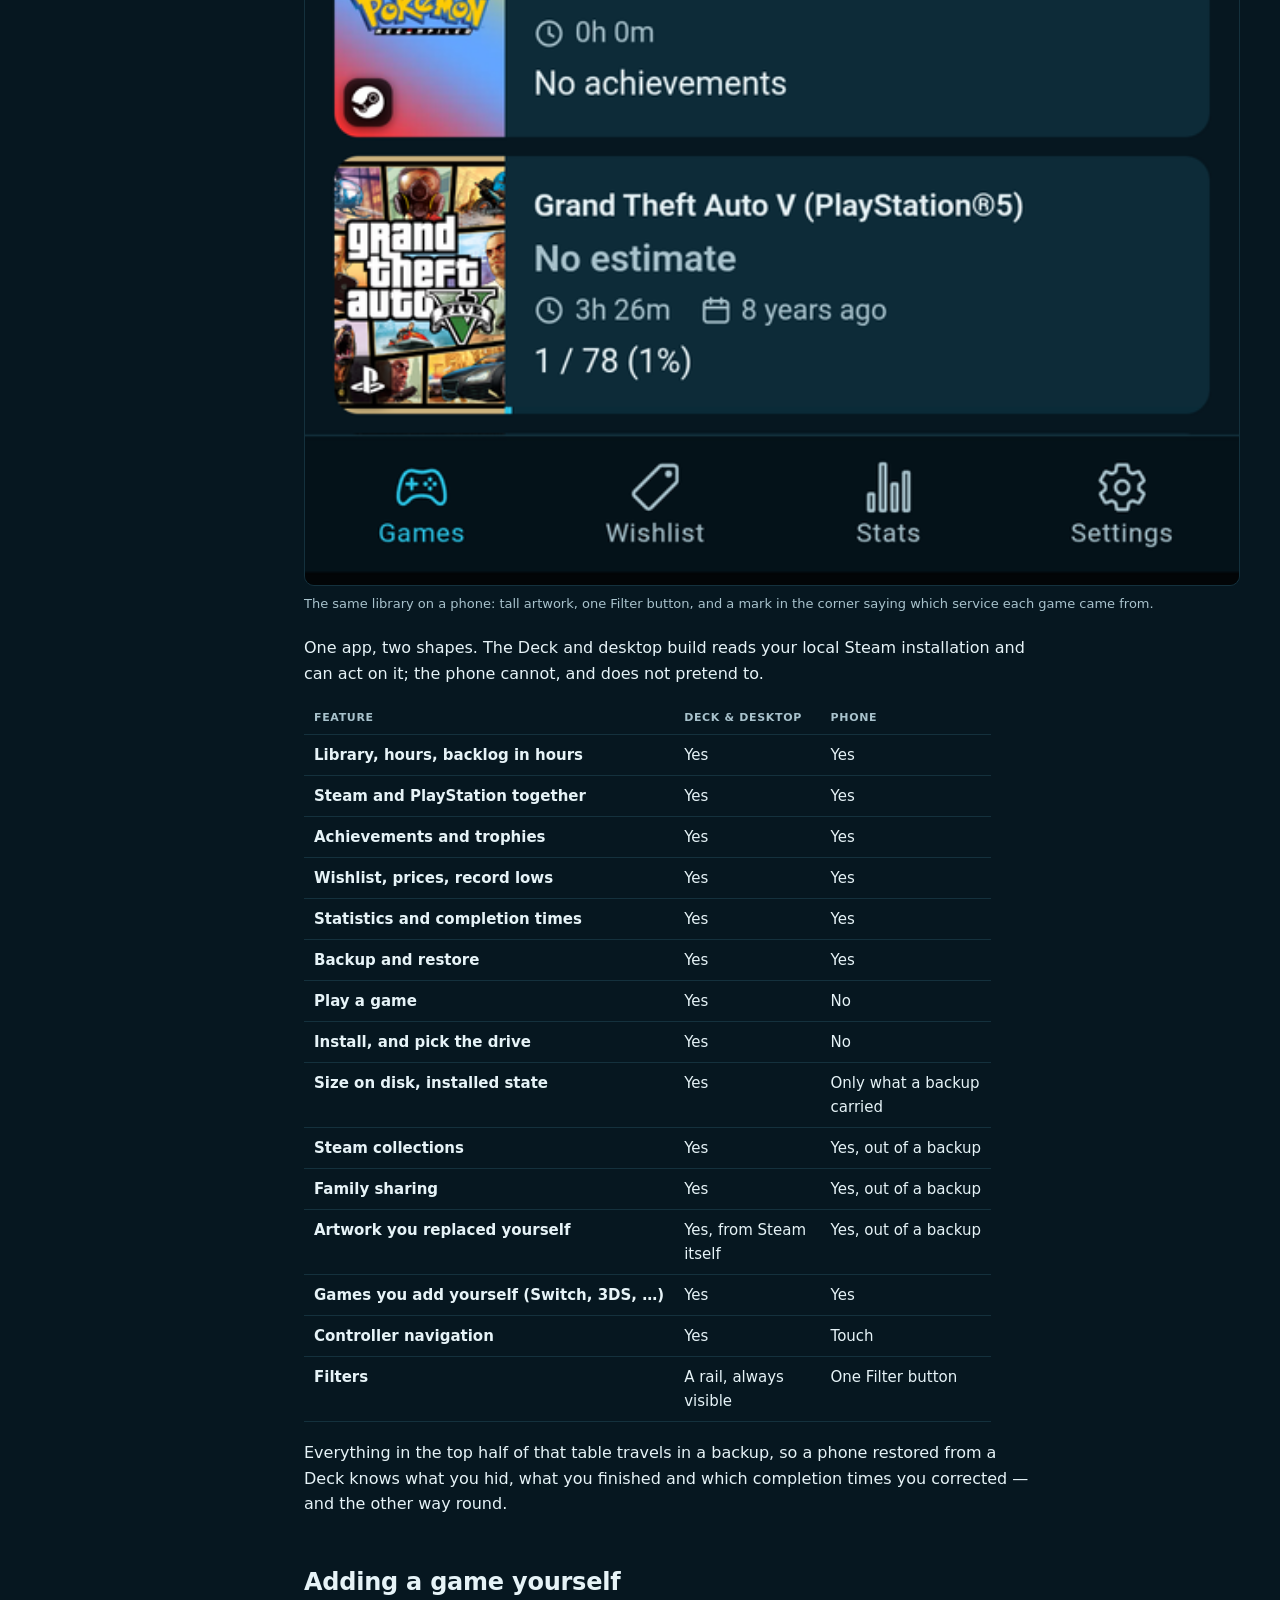
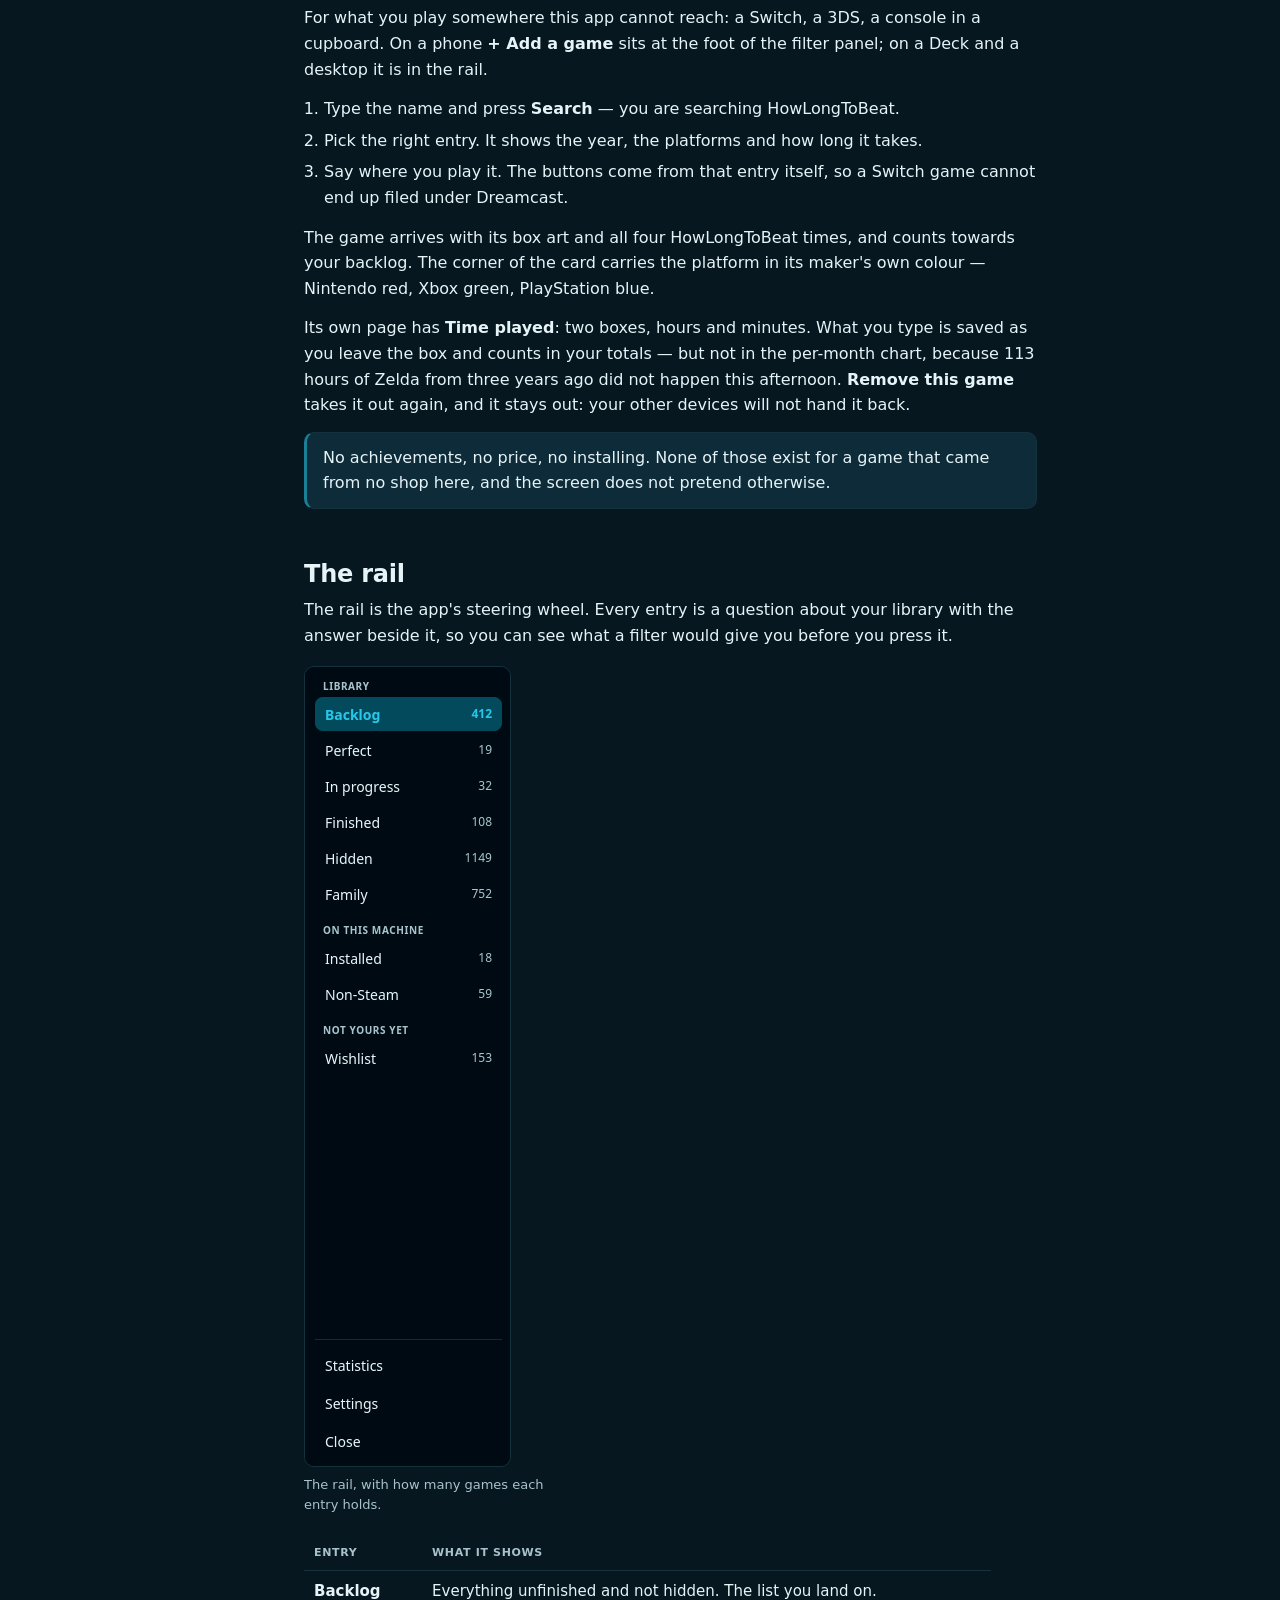
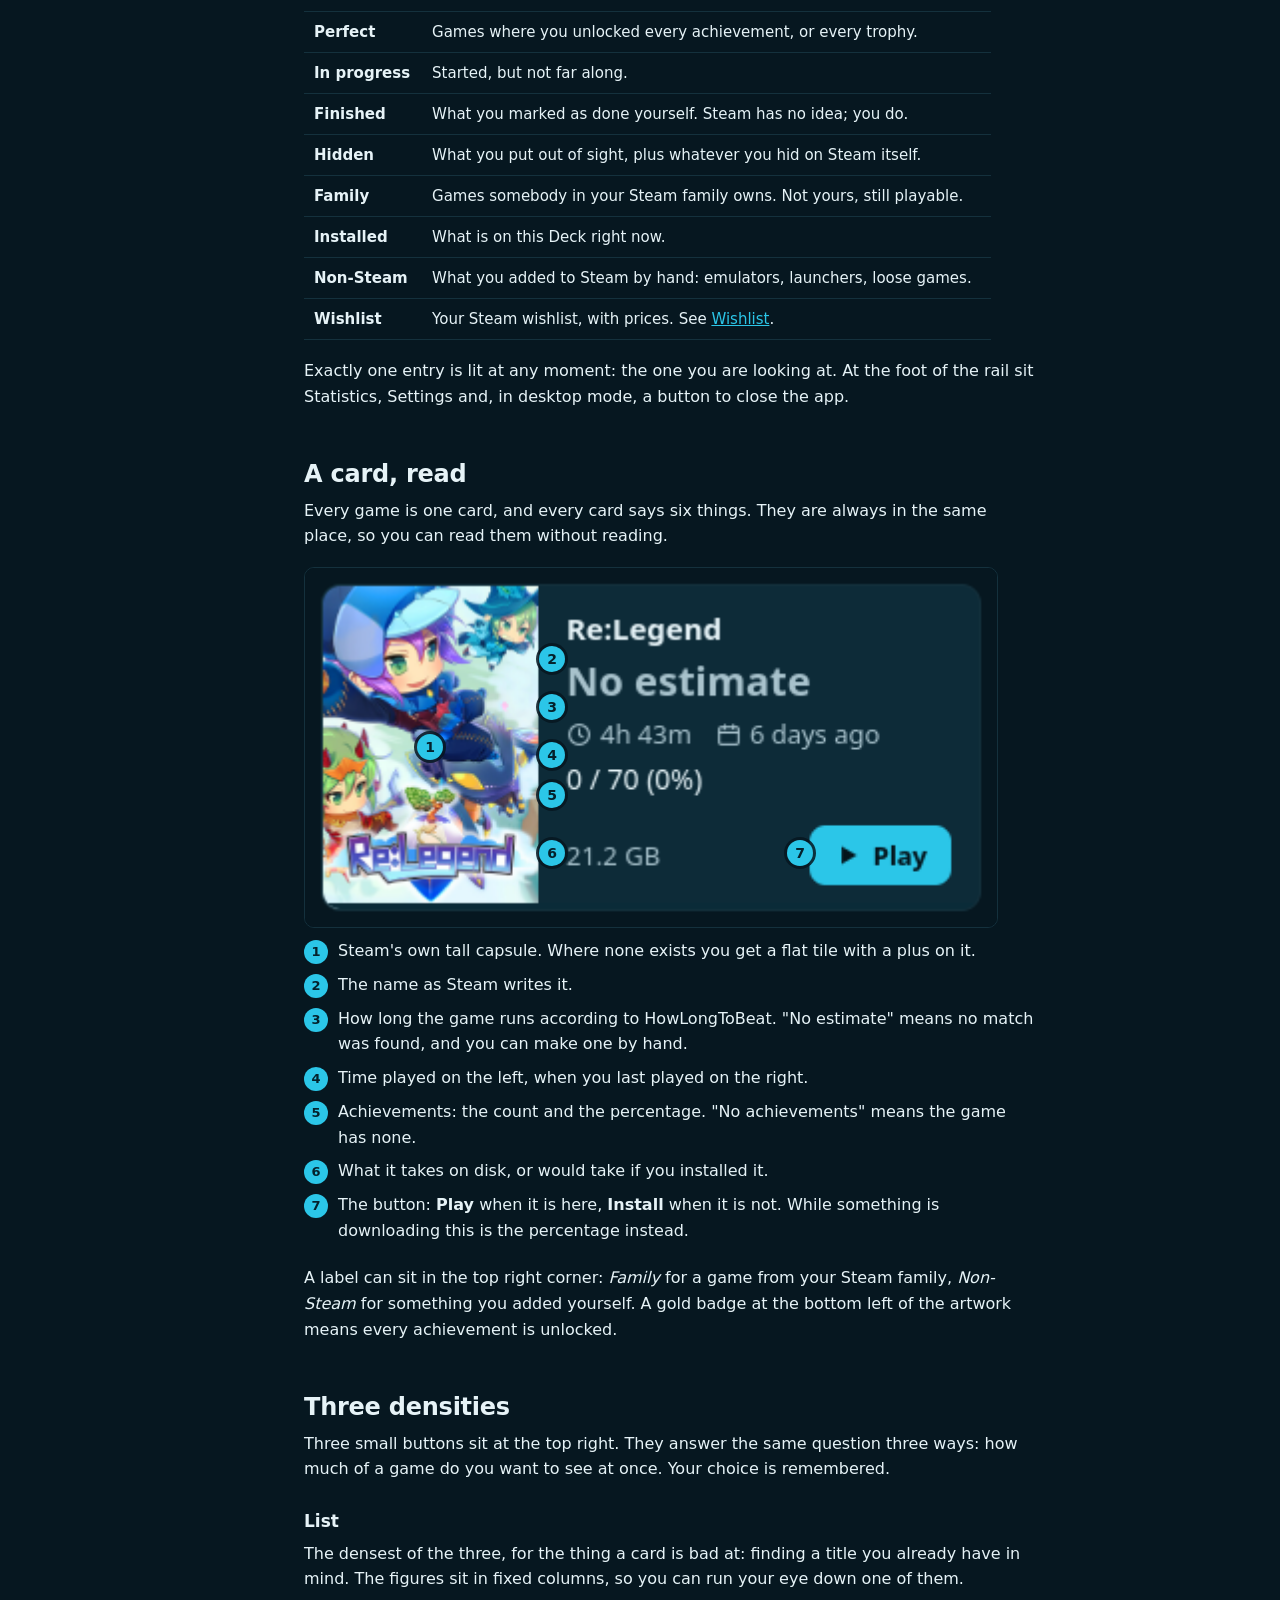
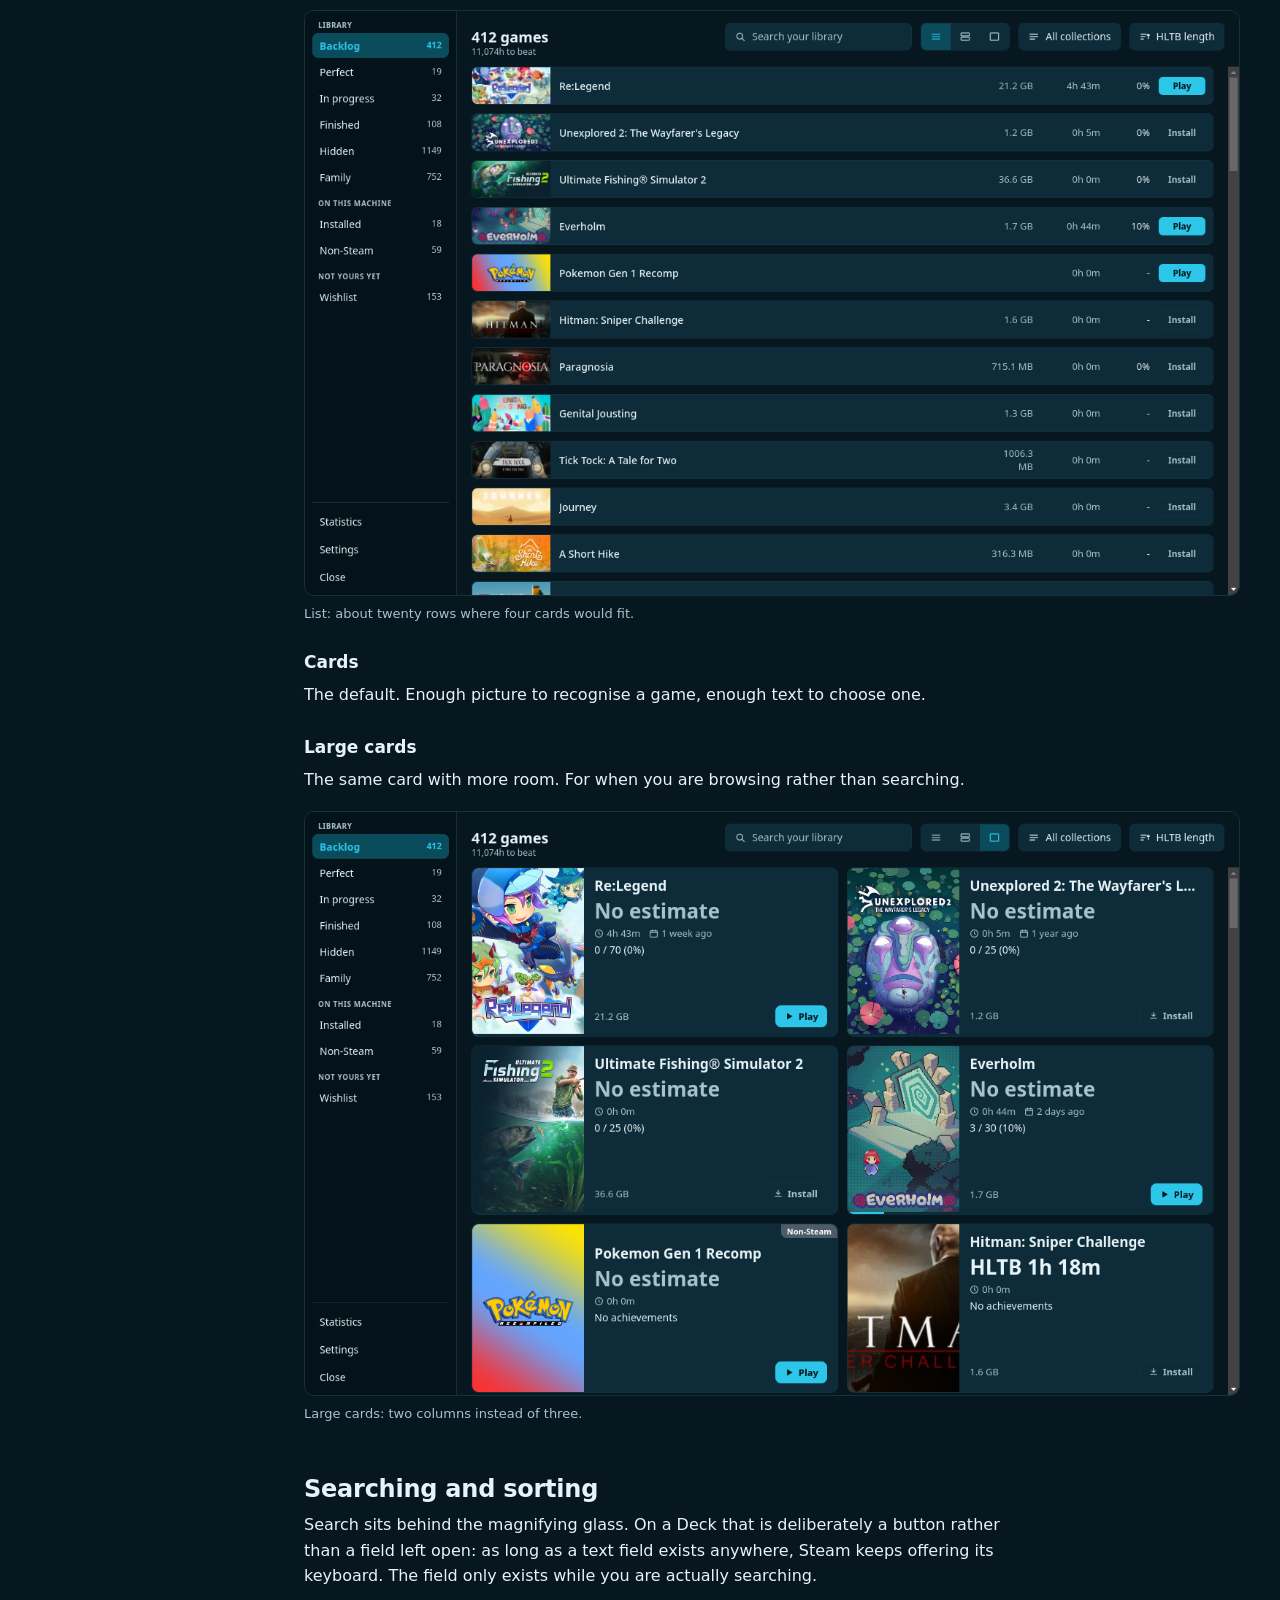
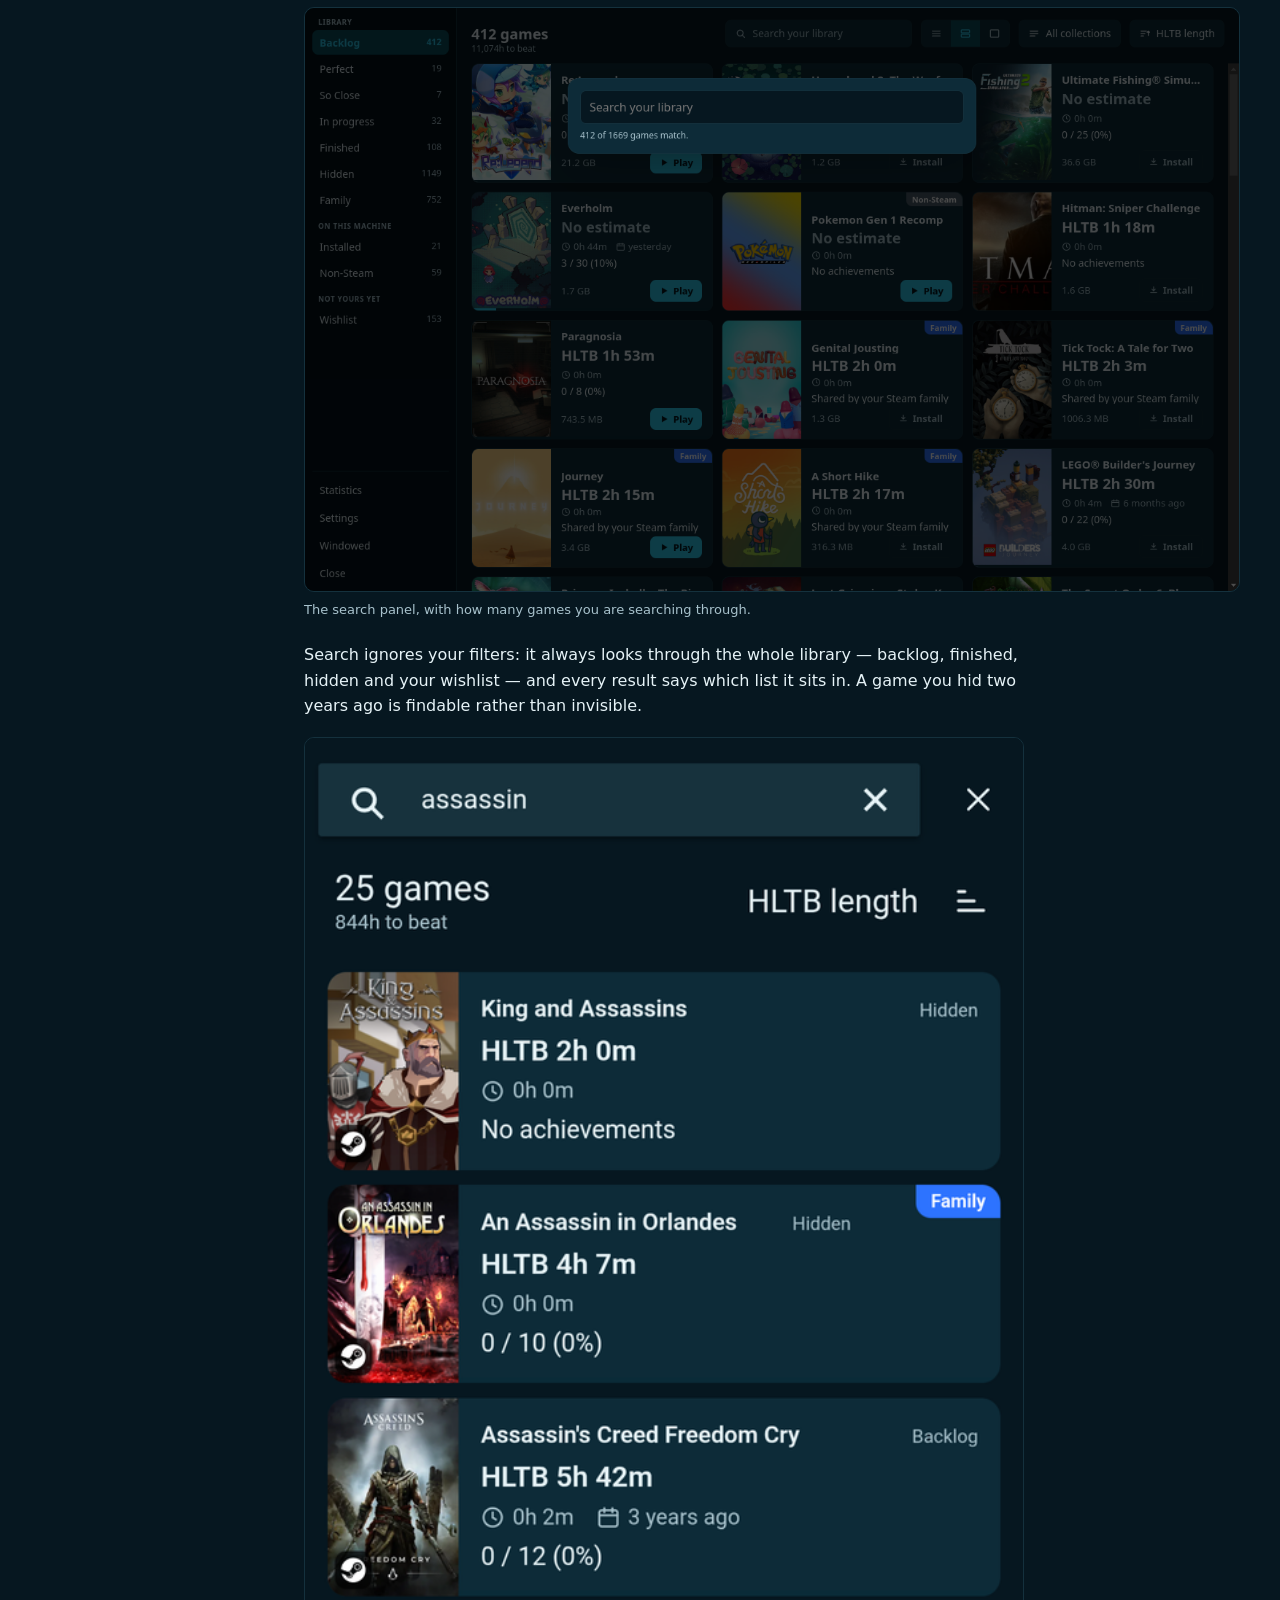
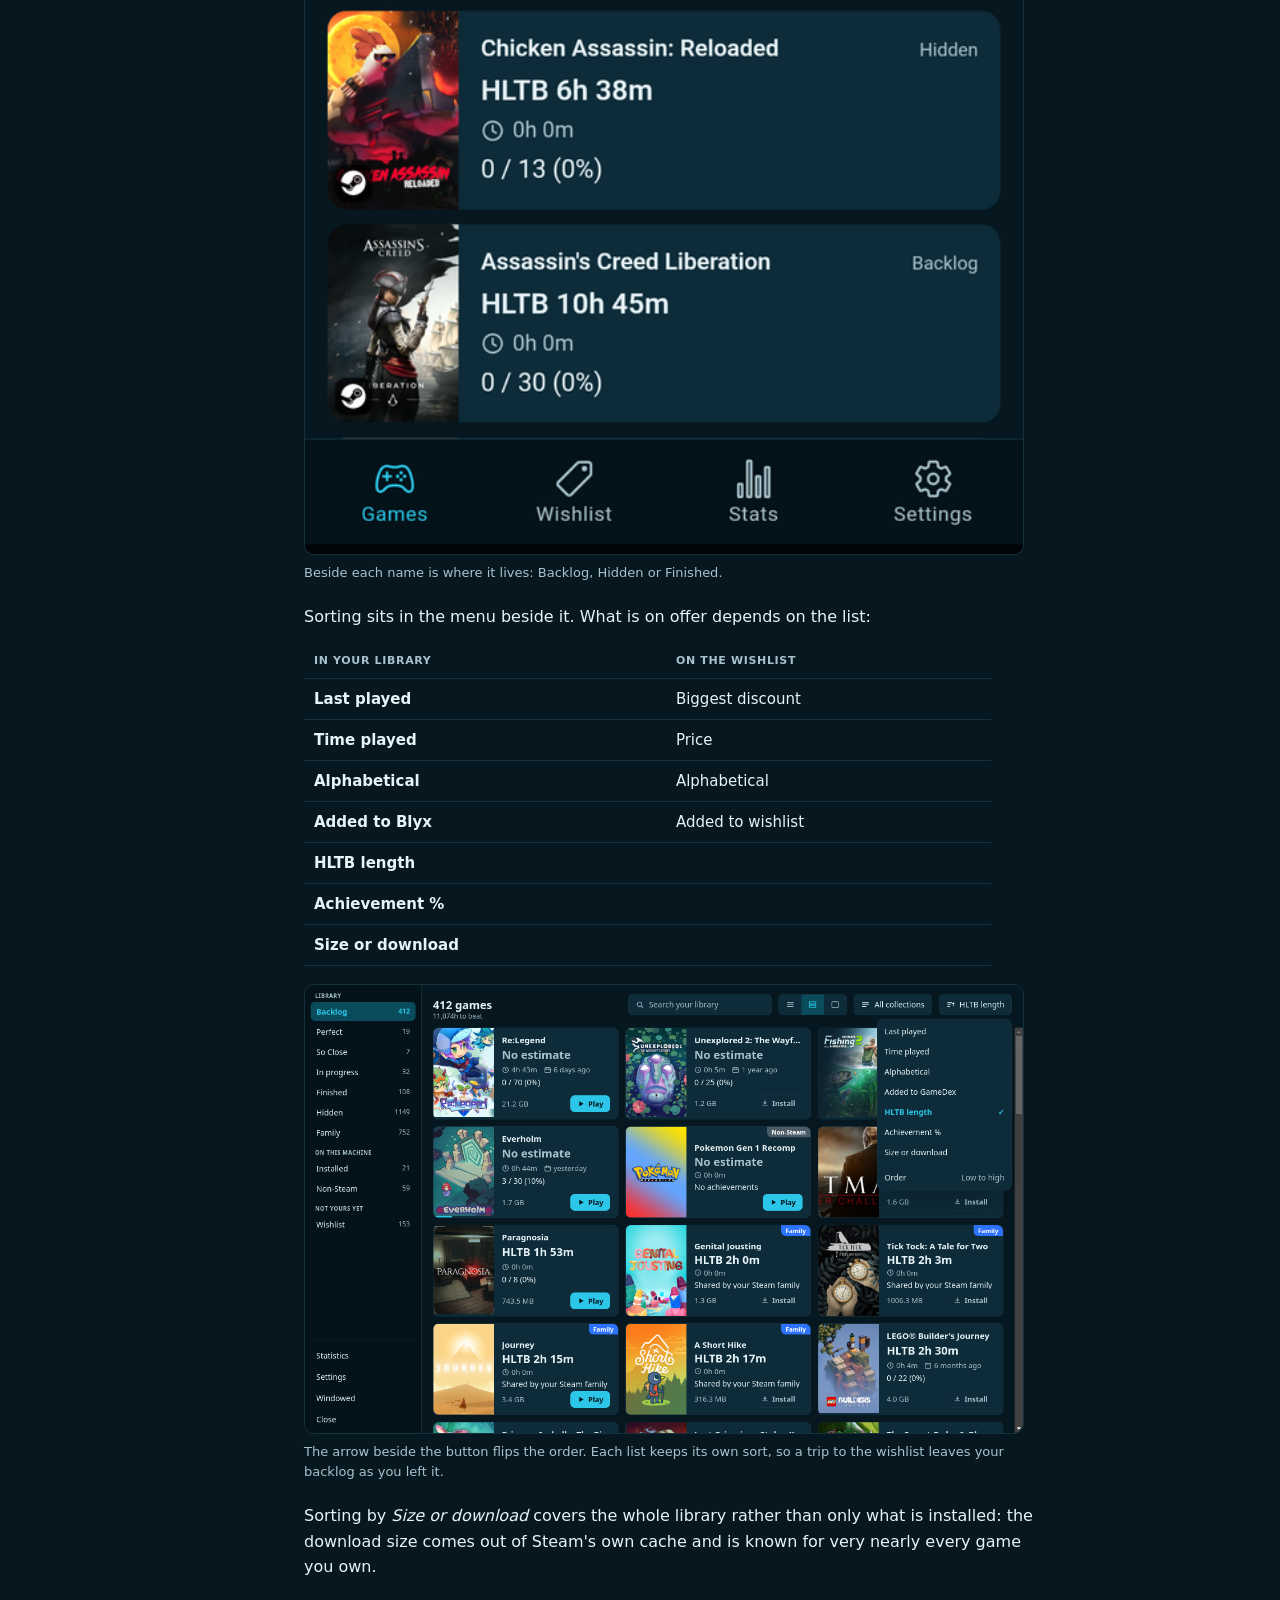
==== commit 9a07829c: "2.2.0: games you add yourself, and what a merge may overwrite" ====
--- a/manual/index.html
+++ b/manual/index.html
@@ -47,7 +47,9 @@
 
         <h2>Settings</h2>
         <a href="#backup">Backup to Drive</a>
+        <a href="#adding">Adding a game yourself</a>
         <a href="#storage">Storage and cache</a>
+        <a href="#syncing">Syncing</a>
         <a href="#updates">Updates</a>
 
         <h2>Further</h2>
@@ -278,6 +280,7 @@
               <tr><td>Steam collections</td><td>Yes</td><td>Yes, out of a backup</td></tr>
               <tr><td>Family sharing</td><td>Yes</td><td>Yes, out of a backup</td></tr>
               <tr><td>Artwork you replaced yourself</td><td>Yes, from Steam itself</td><td>Yes, out of a backup</td></tr>
+              <tr><td>Games you add yourself (Switch, 3DS, …)</td><td>Yes</td><td>Yes</td></tr>
               <tr><td>Controller navigation</td><td>Yes</td><td>Touch</td></tr>
               <tr><td>Filters</td><td>A rail, always visible</td><td>One Filter button</td></tr>
             </tbody>
@@ -287,6 +290,37 @@
             Everything in the top half of that table travels in a backup, so a phone restored
             from a Deck knows what you hid, what you finished and which completion times you
             corrected — and the other way round.
+          </p>
+        </section>
+
+        <section id="adding">
+          <h2>Adding a game yourself</h2>
+          <p>
+            For what you play somewhere this app cannot reach: a Switch, a 3DS, a console in a
+            cupboard. On a phone <strong>+ Add a game</strong> sits at the foot of the filter
+            panel; on a Deck and a desktop it is in the rail.
+          </p>
+          <ol>
+            <li>Type the name and press <strong>Search</strong> — you are searching HowLongToBeat.</li>
+            <li>Pick the right entry. It shows the year, the platforms and how long it takes.</li>
+            <li>Say where you play it. The buttons come from that entry itself, so a Switch game
+              cannot end up filed under Dreamcast.</li>
+          </ol>
+          <p>
+            The game arrives with its box art and all four HowLongToBeat times, and counts towards
+            your backlog. The corner of the card carries the platform in its maker's own colour —
+            Nintendo red, Xbox green, PlayStation blue.
+          </p>
+          <p>
+            Its own page has <strong>Time played</strong>: two boxes, hours and minutes. What you
+            type is saved as you leave the box and counts in your totals — but not in the
+            per-month chart, because 113 hours of Zelda from three years ago did not happen this
+            afternoon. <strong>Remove this game</strong> takes it out again, and it stays out:
+            your other devices will not hand it back.
+          </p>
+          <p class="note">
+            No achievements, no price, no installing. None of those exist for a game that came
+            from no shop here, and the screen does not pretend otherwise.
           </p>
         </section>
 
@@ -543,6 +577,24 @@
             <li><strong>Pick the HowLongToBeat entry</strong> lets you choose the right one.</li>
             <li><strong>Fetch artwork and achievements again</strong> re-downloads both.</li>
           </ul>
+
+          <h3>Choosing artwork yourself</h3>
+          <p>
+            <strong>Artwork</strong> sits in the corner of the wide image. It offers what the
+            SteamGridDB community has made for that game, in the four shapes this app draws:
+          </p>
+          <ul>
+            <li><strong>Cover</strong> — the tall picture on the cards.</li>
+            <li><strong>Wide</strong> — the landscape one, in the list view.</li>
+            <li><strong>Banner</strong> — the wide image at the top of this page.</li>
+            <li><strong>Logo</strong> — the wordmark drawn over it.</li>
+          </ul>
+          <p>
+            If SteamGridDB files the game under another name — an edition, a subtitle, the
+            Japanese title — type it in the field and press Search. What you choose travels to
+            your other devices through your Google Drive folder, straight away rather than at
+            tomorrow's exchange. <strong>Use the original</strong> puts it back, there too.
+          </p>
         </section>
 
         <section id="achievements">
@@ -631,6 +683,13 @@
           <p>
             The button here says <strong>Store</strong>. It opens the shop holding the offer,
             inside Steam itself, because in Game Mode there is no other browser.
+          </p>
+
+          <p>
+            On a phone the rows look like your library — tall artwork, the same spacing — with
+            today's shop underneath and the lowest price ever <em>with the date it was set</em>.
+            Pull the list down to fetch the prices again; that asks for your wishlist and its
+            prices only, not the whole sync.
           </p>
 
           <h3>A nudge when something goes on sale (phone only)</h3>
@@ -779,6 +838,14 @@
             <li>After that, once a day while the app is open. The last 24 are kept.</li>
           </ol>
           <p>
+            Every device writes to a file of its own — <code>blyx-phone-1p6p.json</code>,
+            <code>blyx-mac-yiu4.json</code> — with a short id in the name, so two devices of a
+            kind cannot overwrite each other. Merging happens per game and per decision: whoever
+            decided last is right, whether that is hiding, finishing, a pinned completion time or
+            hours you typed in yourself. Hours Steam keeps only ever go up, because a counter does
+            not run backwards.
+          </p>
+          <p>
             The files land in a <strong>Blyx Backups</strong> folder in your own Drive, so you
             can get at them. Blyx asks for the narrowest access Google offers: files the app
             creates, and nothing else in your Drive.
@@ -808,6 +875,21 @@
             <img src="assets/settings-storage.png" alt="The storage settings" />
             <figcaption>A limit per kind, with what is in use beside it.</figcaption>
           </figure>
+        </section>
+
+        <section id="syncing">
+          <h2>Syncing</h2>
+          <p>
+            Blyx syncs by itself: at launch, and when you come back after a while away. On a Deck
+            and a desktop the foot of the rail says what it is doing and how far it has got —
+            fetching achievement lists for a large library is minutes of work. On a phone the
+            same line sits under the title.
+          </p>
+          <p>
+            If you would rather not wait, <strong>Sync now</strong> sits directly above
+            Statistics in the rail. It is also the answer to "has it seen the achievements I just
+            unlocked?".
+          </p>
         </section>
 
         <section id="updates">
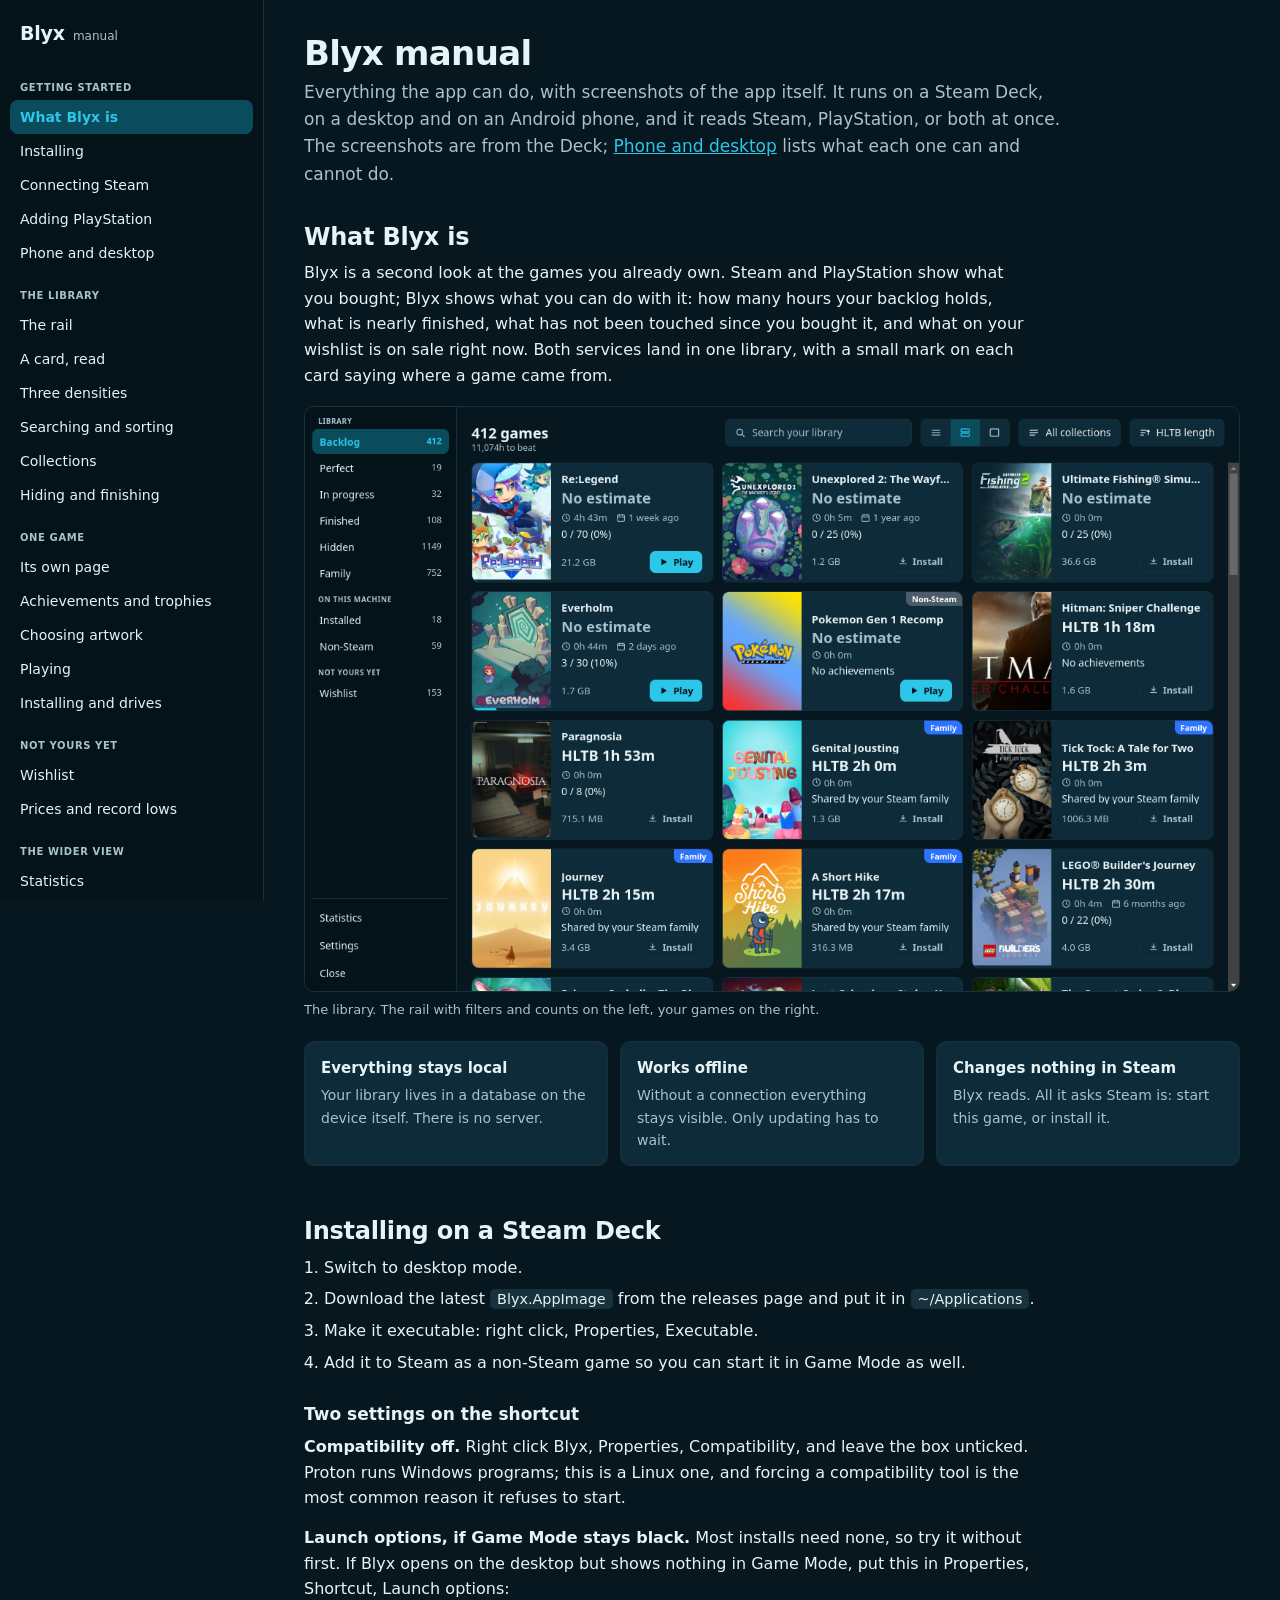
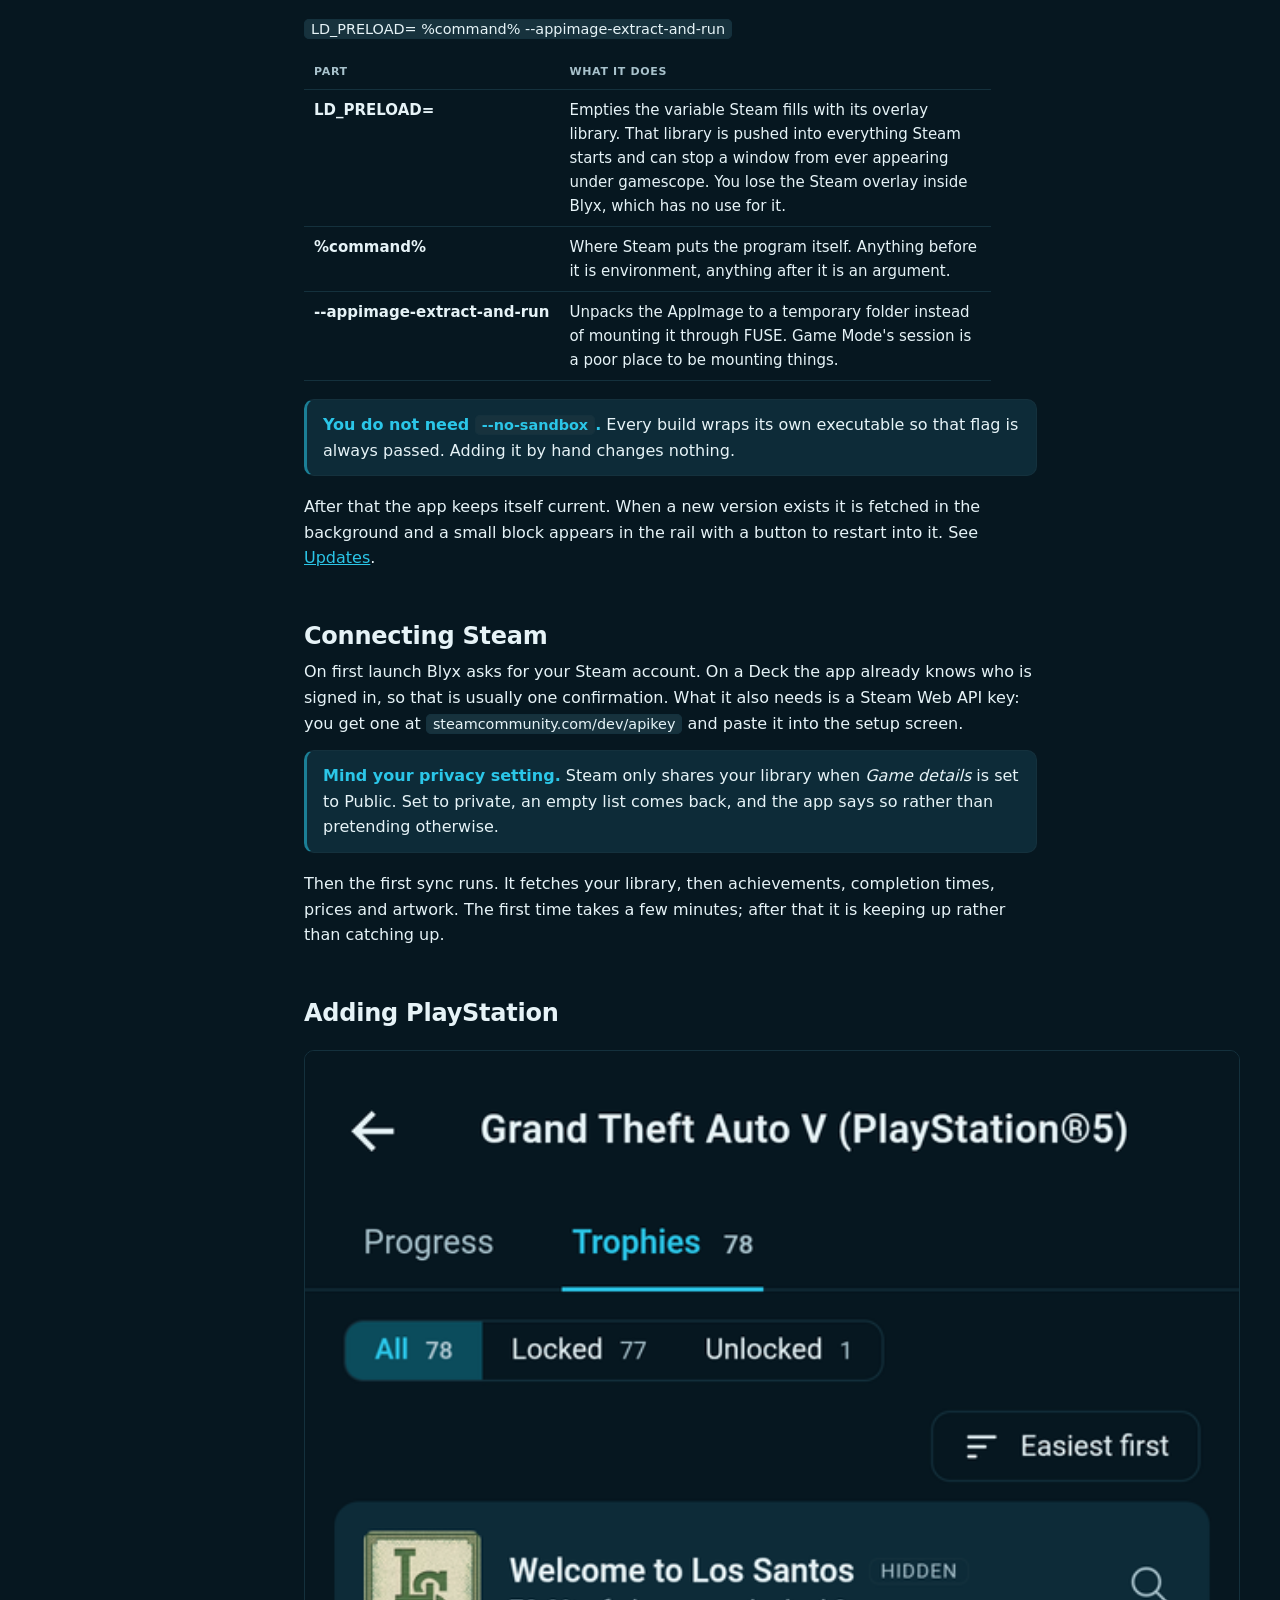
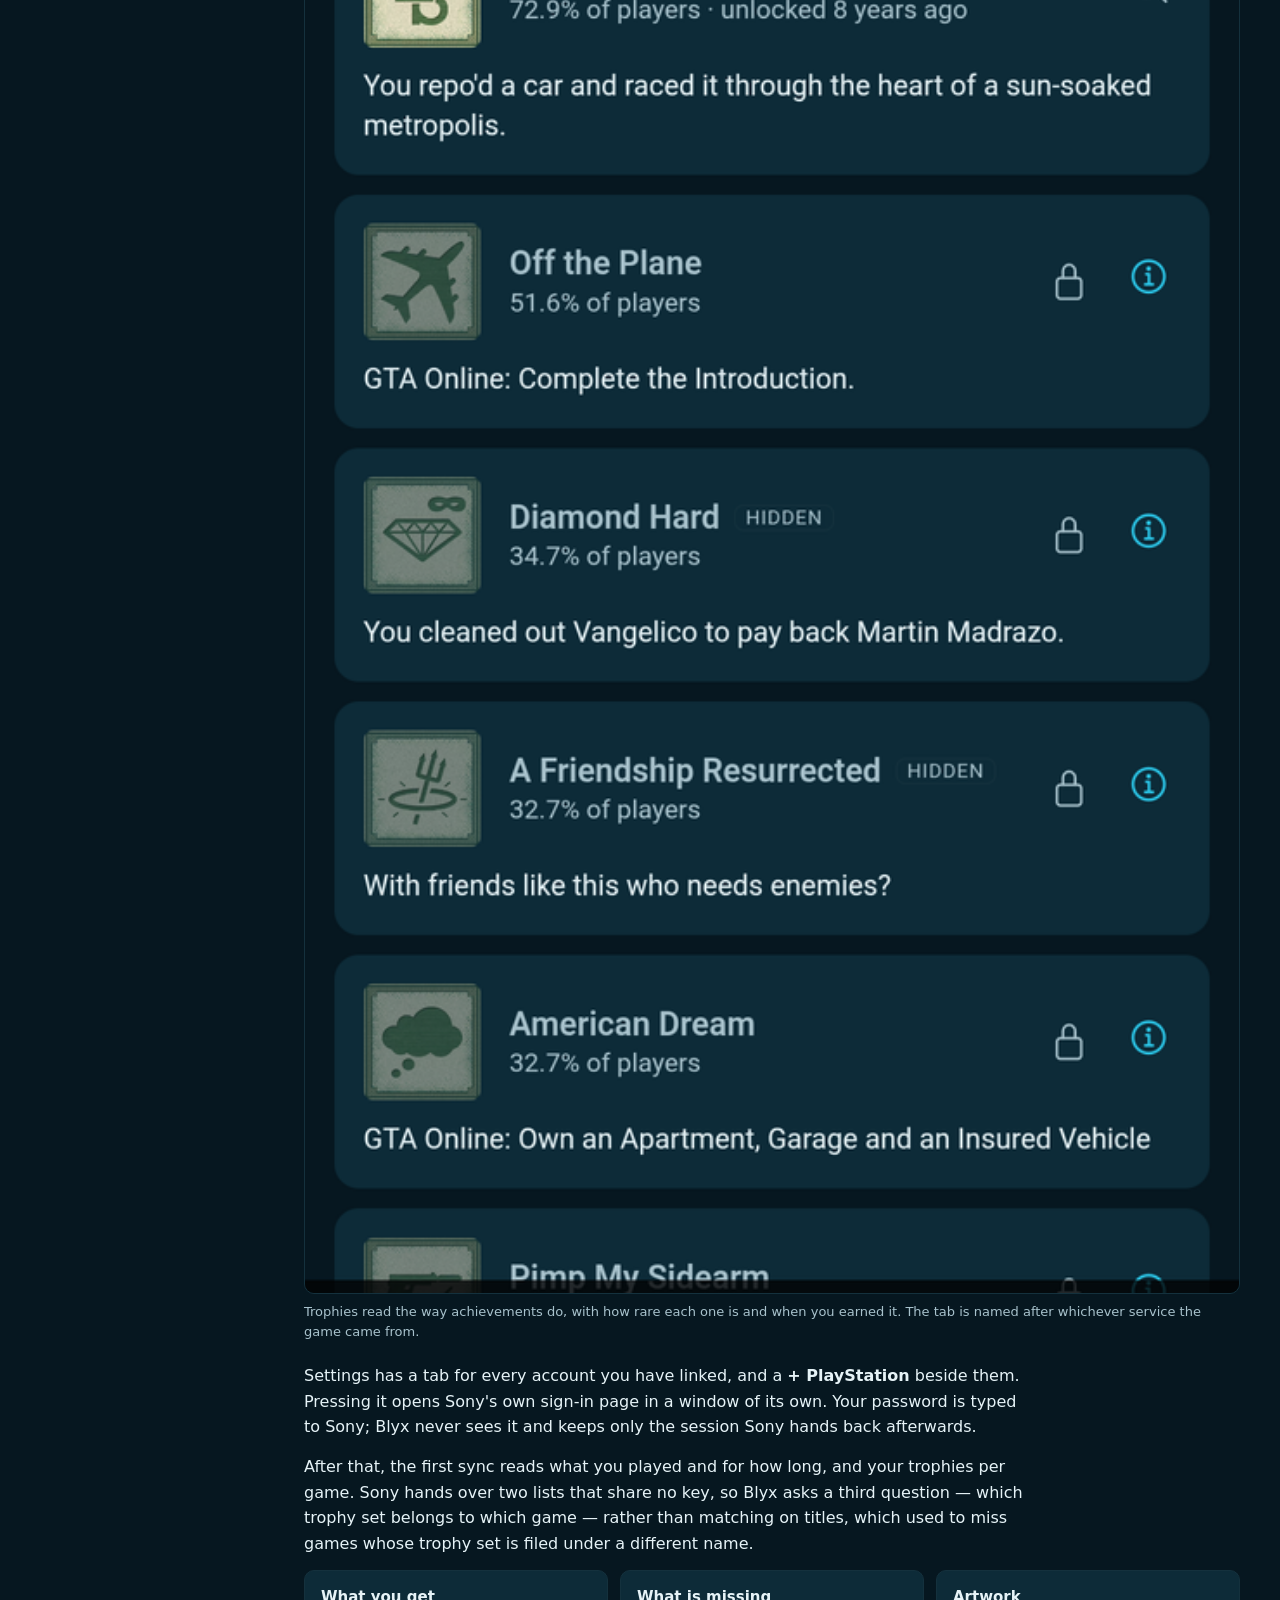
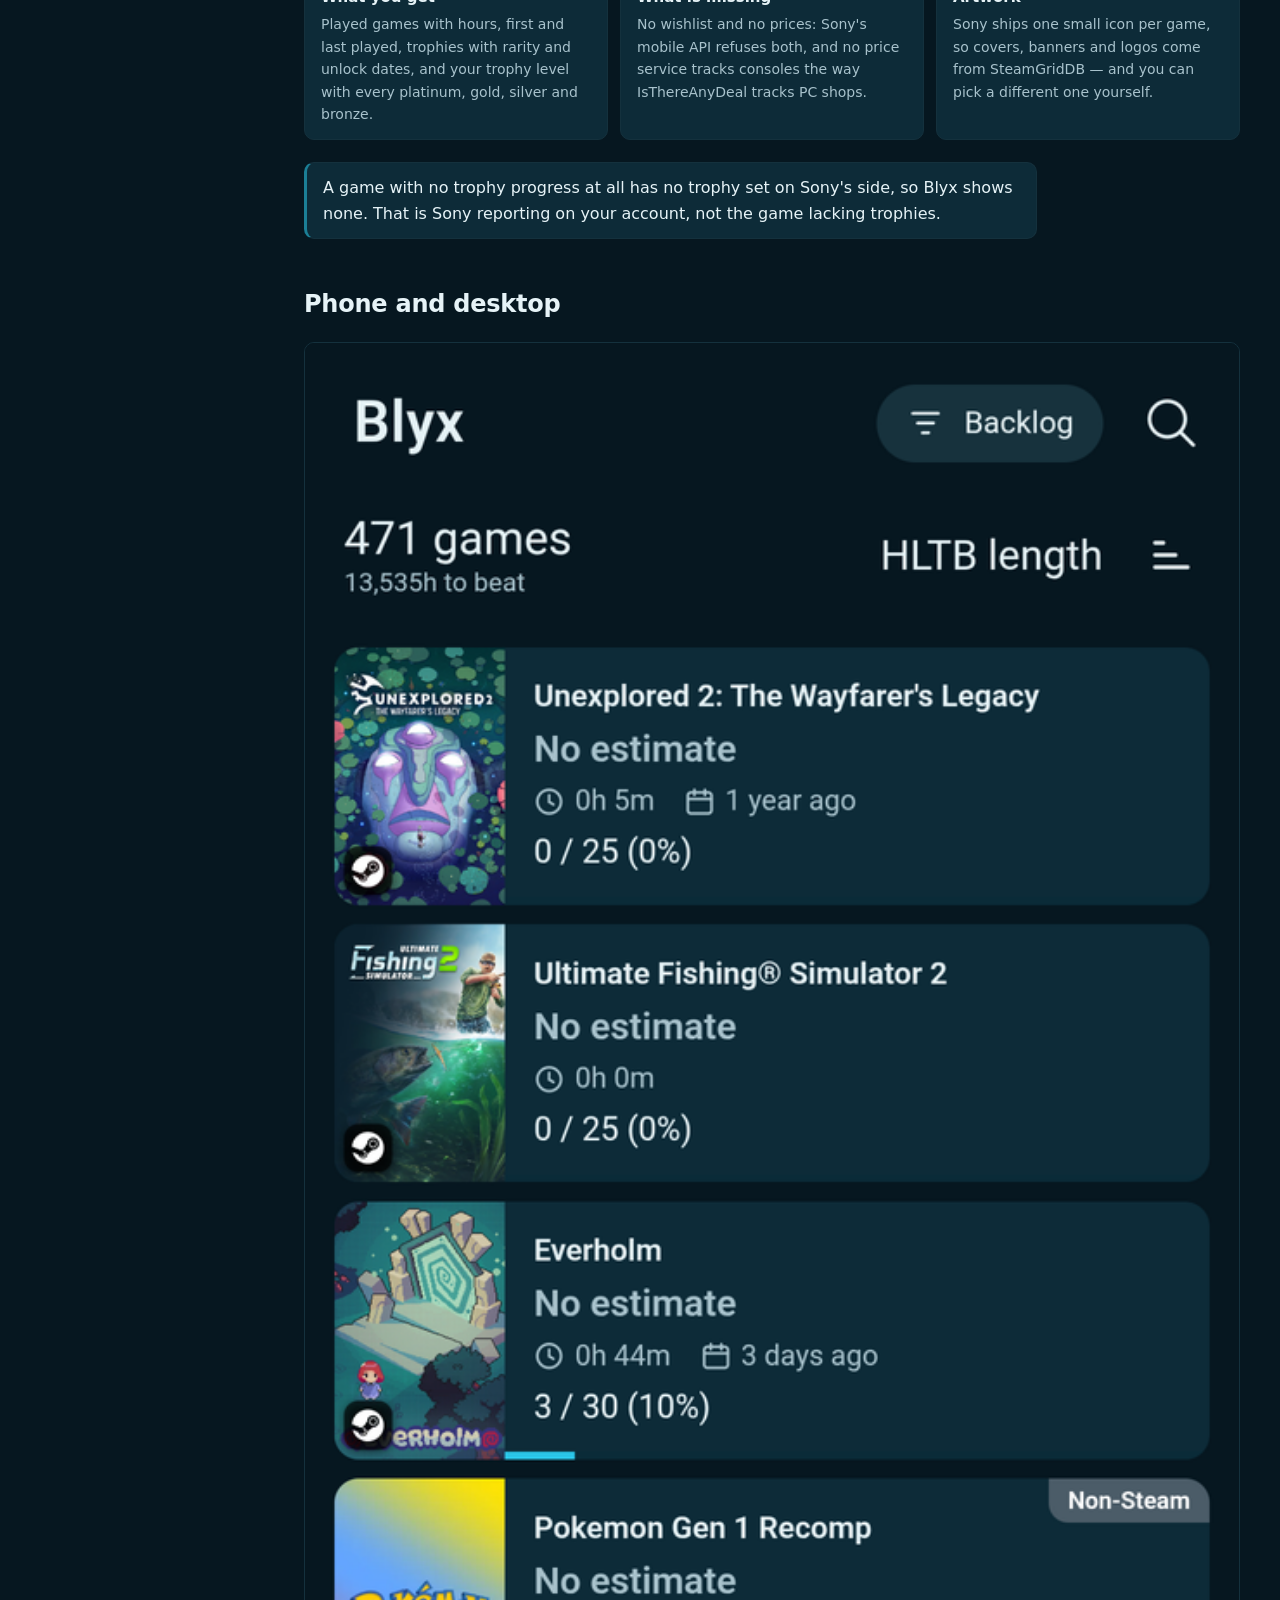
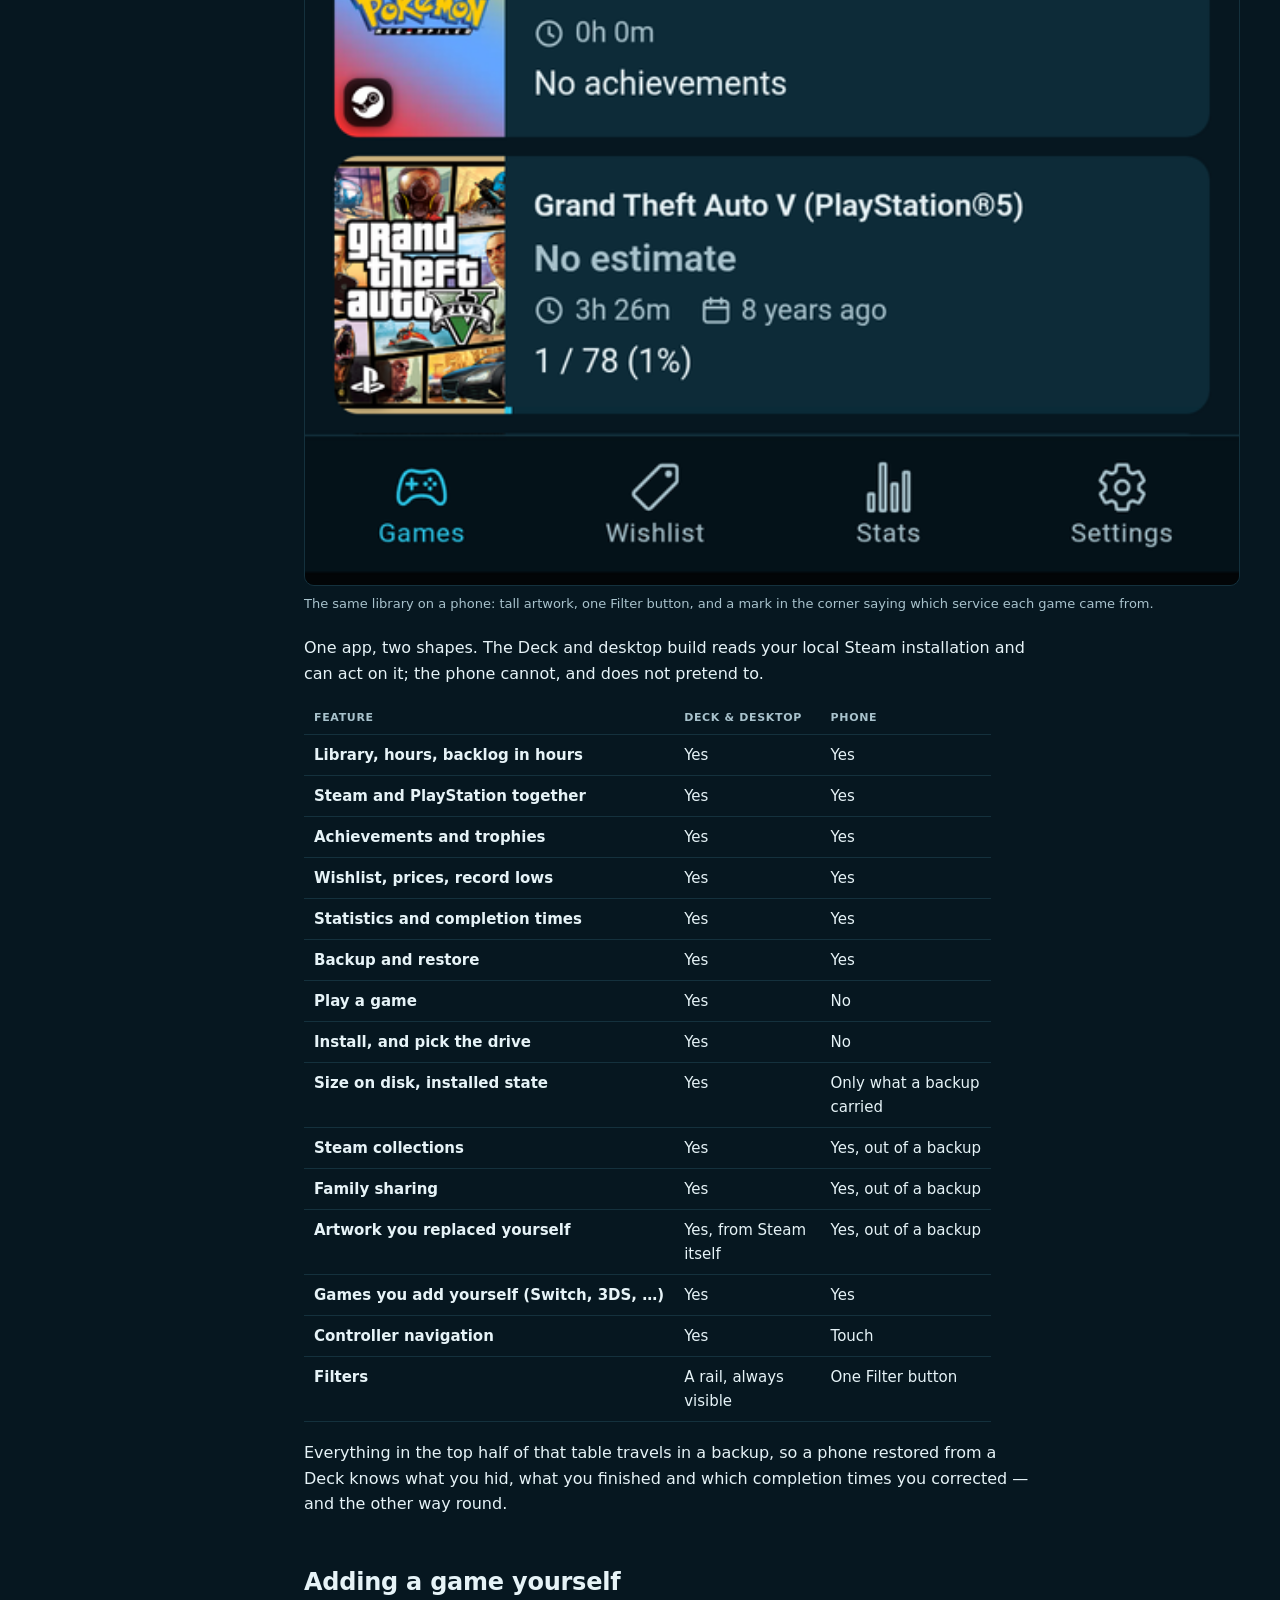
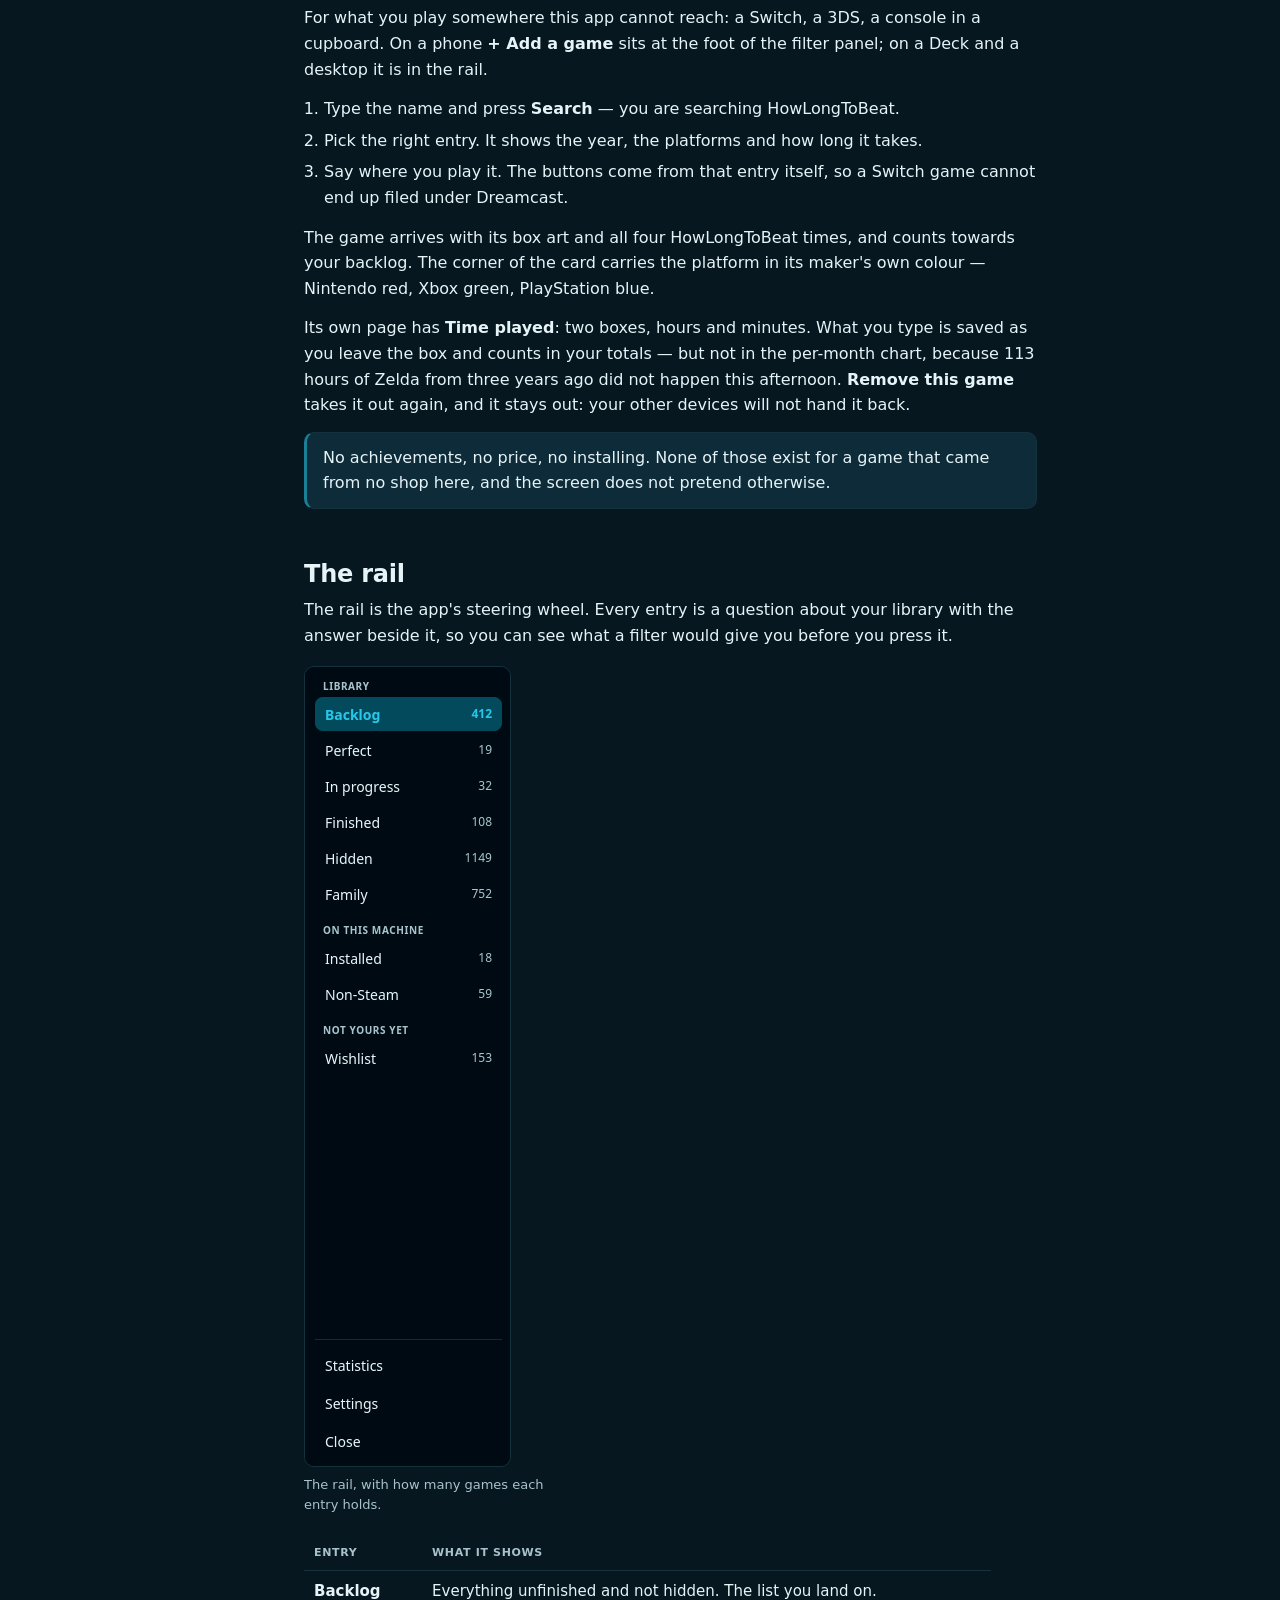
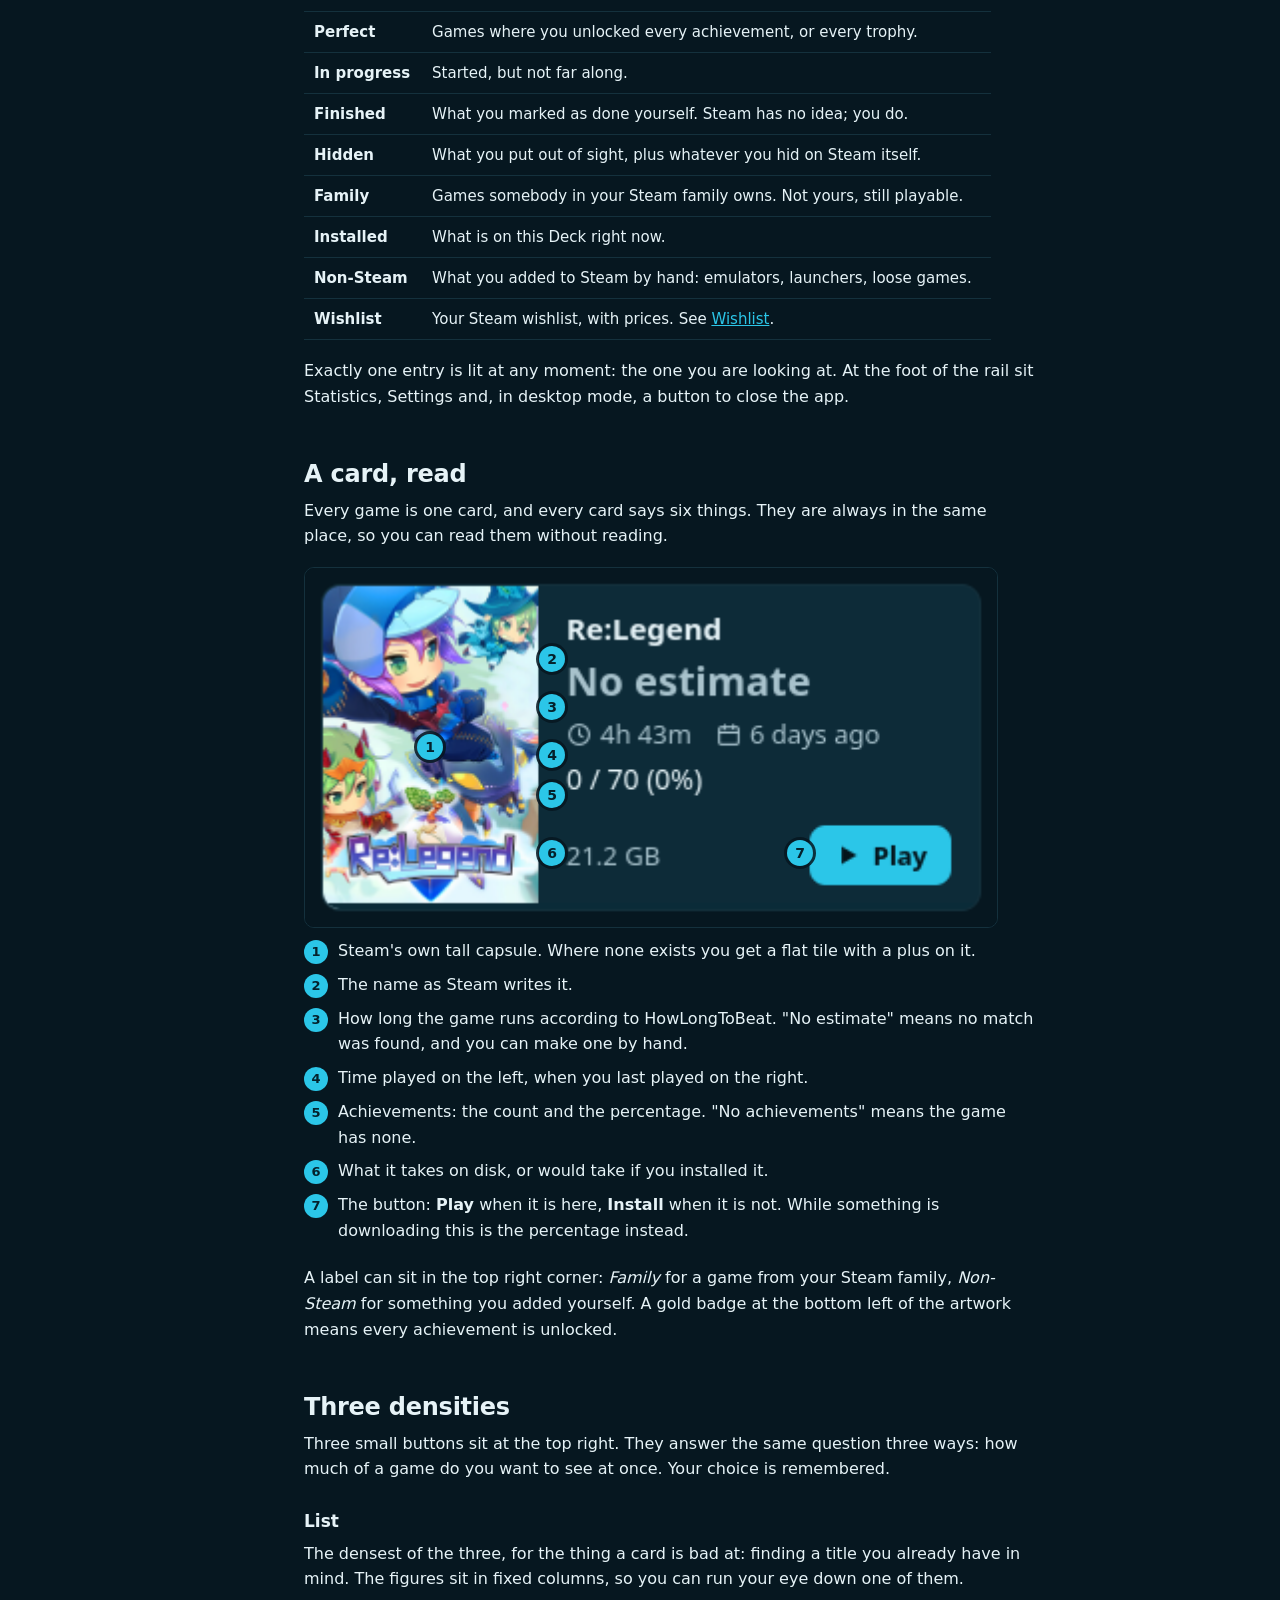
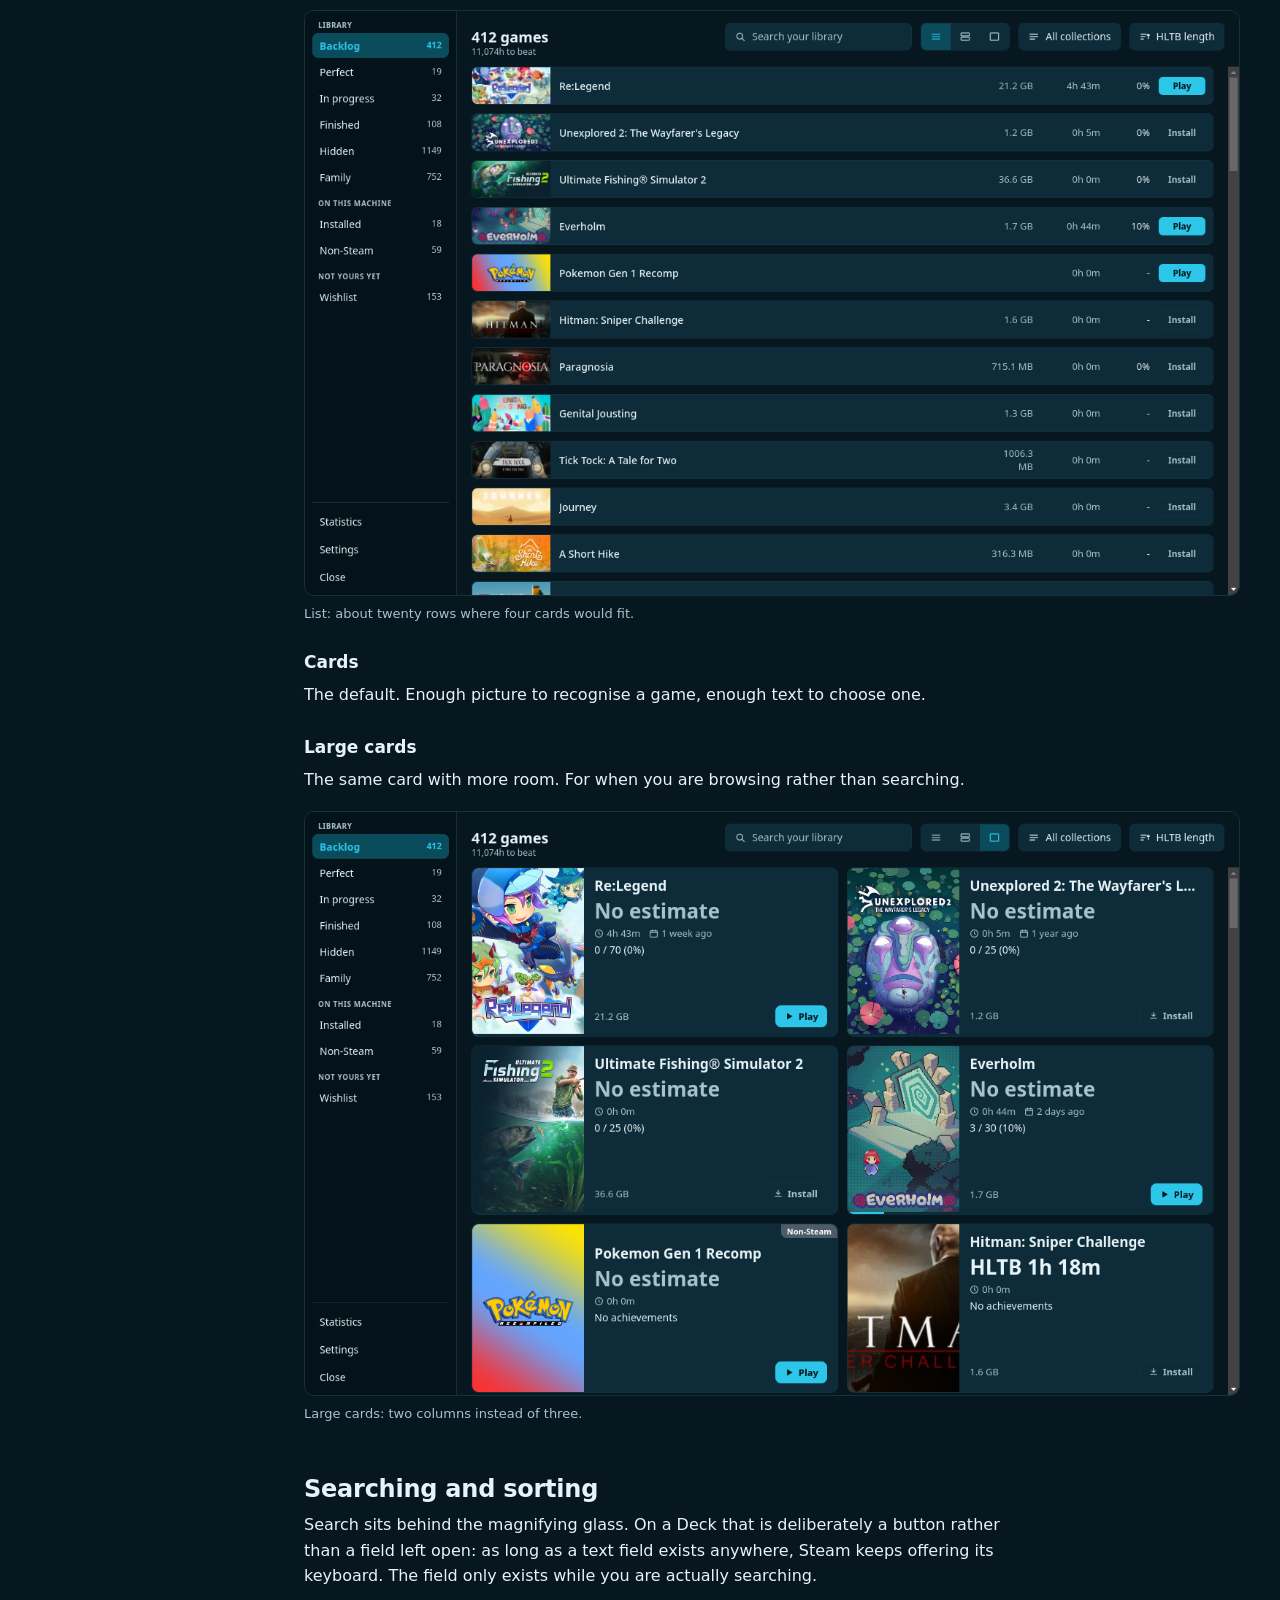
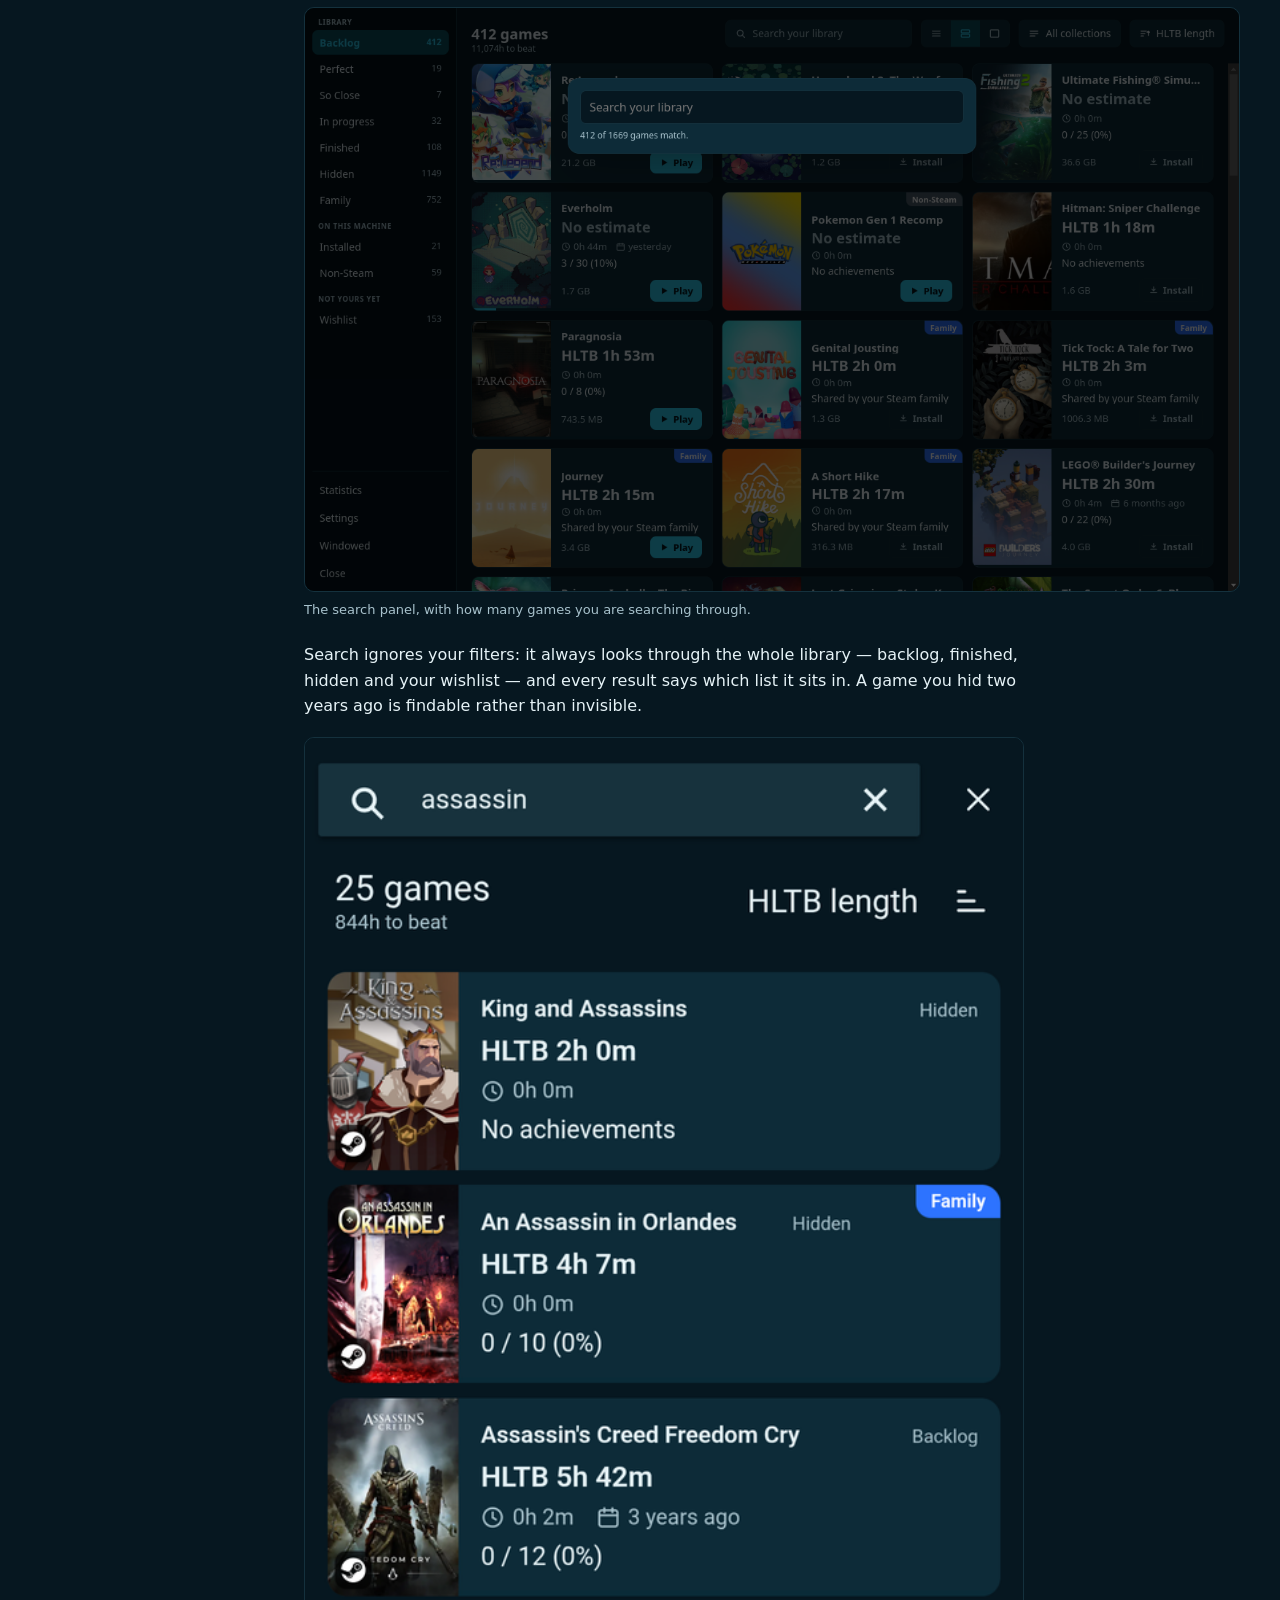
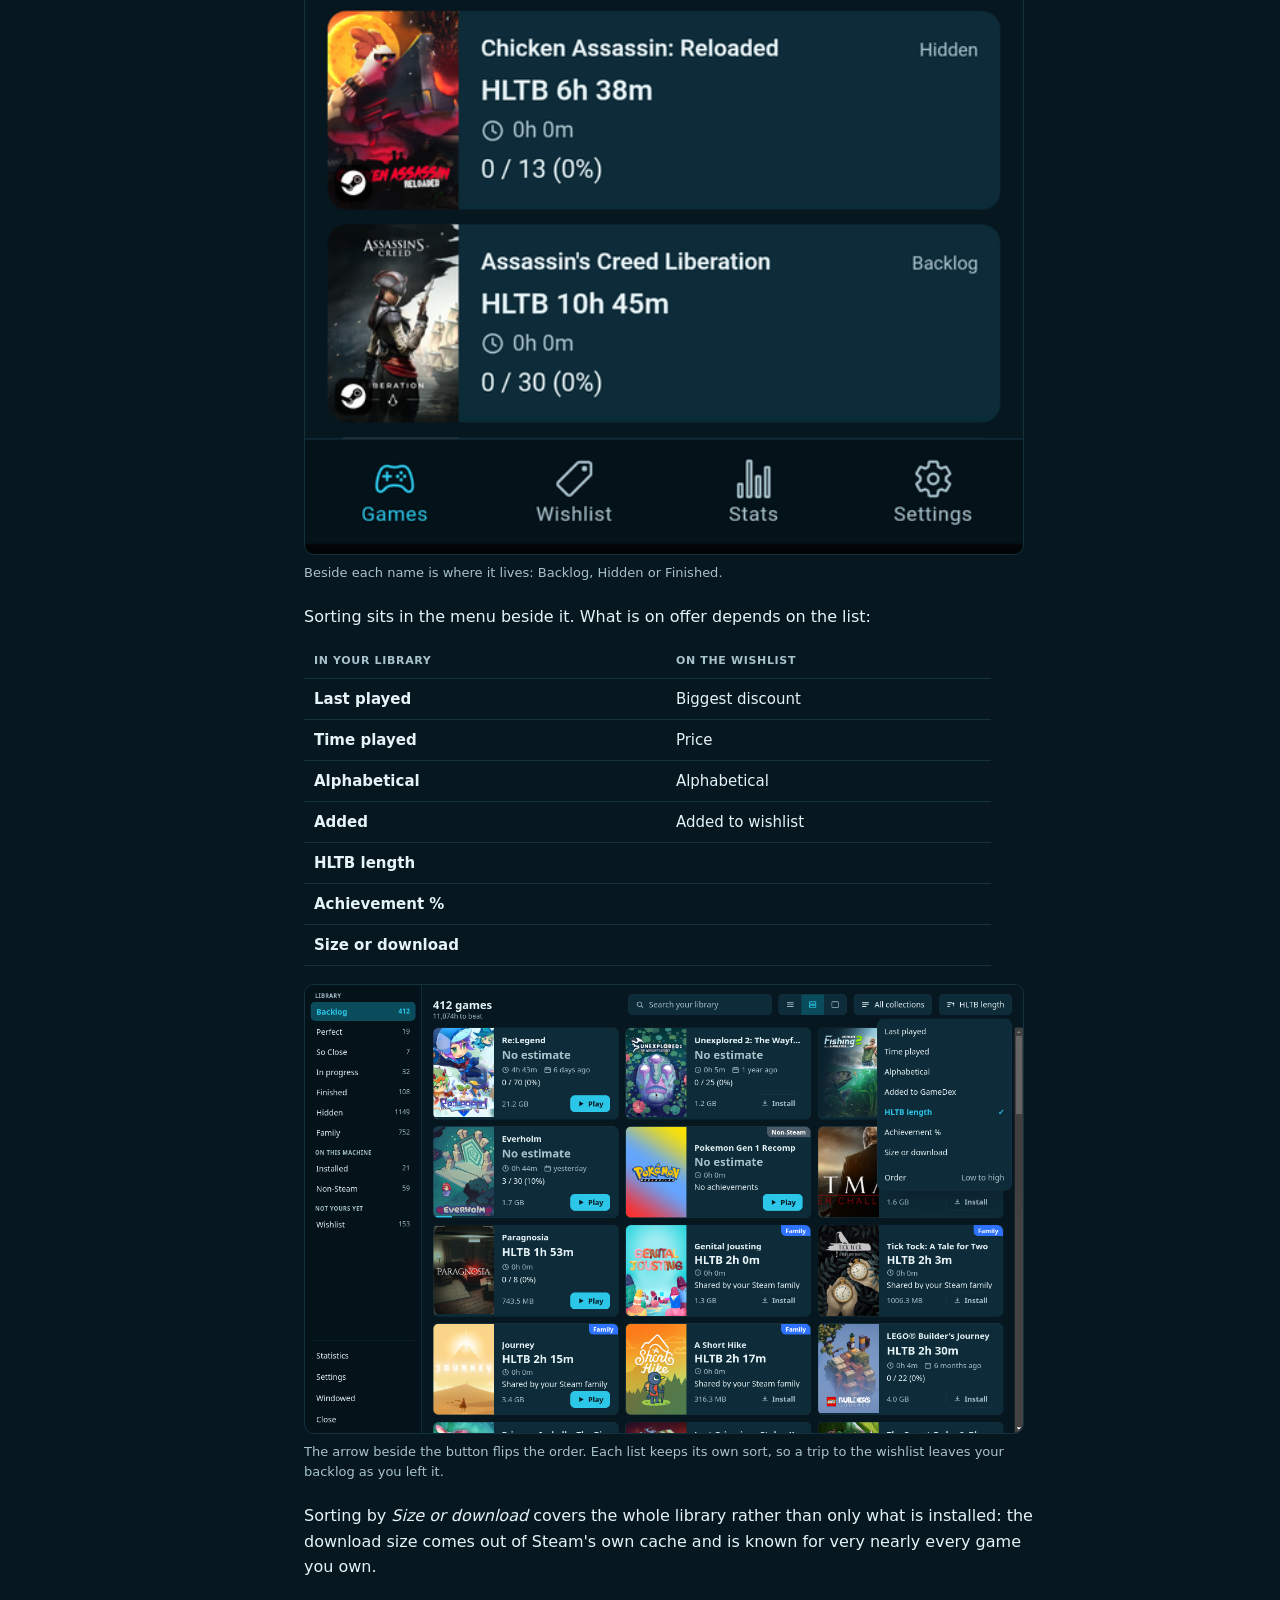
==== commit f44e14d7: "2.4.1: Steam ratings, shelves that merge, and Game Mode" ====
--- a/manual/index.html
+++ b/manual/index.html
@@ -49,6 +49,8 @@
         <a href="#backup">Backup to Drive</a>
         <a href="#adding">Adding a game yourself</a>
         <a href="#storage">Storage and cache</a>
+        <a href="#year">Your year</a>
+        <a href="#importing">Bringing in what you kept</a>
         <a href="#syncing">Syncing</a>
         <a href="#updates">Updates</a>
 
@@ -490,7 +492,7 @@
               <td>Alphabetical</td>
             </tr>
             <tr>
-              <td>Added to Blyx</td>
+              <td>Added</td>
               <td>Added to wishlist</td>
             </tr>
             <tr>
@@ -800,6 +802,62 @@
           </figure>
         </section>
 
+        <section id="year">
+          <h2>Your year, read as a year</h2>
+          <p>
+            Pick a <strong>finished year</strong> in Statistics and a card with that year on it
+            appears at the top. Press it.
+          </p>
+          <p>What you get, in this order:</p>
+          <ul>
+            <li>How long you played, across how many games, in how many sessions.</li>
+            <li>Finished, unlocked, your best month and your longest run of days.</li>
+            <li><strong>Where the hours went</strong> — a bar in each maker's own colours, so Steam,
+              PlayStation and the Switch on your shelf sit side by side.</li>
+            <li><strong>Most played</strong>, with the artwork.</li>
+            <li><strong>The timeline</strong>: January at the top, December at the bottom, each month
+              showing the covers of what you played with the hours on them. Tap one to open the
+              game. Games under an hour are counted below the row rather than drawn.</li>
+          </ul>
+          <p class="note">
+            All of it comes from what Blyx recorded itself, plus whatever you brought in. An empty
+            month stays empty — that is part of a year too.
+          </p>
+        </section>
+
+        <section id="importing">
+          <h2>Bringing in what you kept elsewhere</h2>
+          <p>
+            Blyx builds its history by noticing what changes, so it knows nothing about the years
+            before it was on your devices. These three buttons in Settings fill that in. Each one
+            shows what it found before it writes anything.
+          </p>
+
+          <h3>A DekuDeals collection</h3>
+          <p>
+            Your notes there are private, so this works from the page itself: in a signed-in
+            browser, open your collection filtered to <em>Completed</em>, save each page with
+            <strong>Save as → Page Source</strong>, and pick the files. Blyx reads the name, the
+            platform, the hours and the date out of your note and adds them as games of your own.
+          </p>
+
+          <h3>A HowLongToBeat backup</h3>
+          <p>
+            The CSV it exports knows something no service publishes: the day you finished a game.
+            Games already here are given that date, so they count in their own year; games it has
+            never heard of are added by hand. A Steam game's playtime is left alone — that figure
+            belongs to Steam.
+          </p>
+
+          <h3>The years Steam keeps</h3>
+          <p>
+            Steam publishes a year in review each December, month by month and game by game, at a
+            public address. One press of <strong>Fetch the years Steam knows</strong> writes those
+            years into your own history, sessions and all — and sessions are something only Valve
+            counts.
+          </p>
+        </section>
+
         <section id="hltb">
           <h2>Fixing completion times</h2>
           <p>
@@ -838,8 +896,8 @@
             <li>After that, once a day while the app is open. The last 24 are kept.</li>
           </ol>
           <p>
-            Every device writes to a file of its own — <code>blyx-phone-1p6p.json</code>,
-            <code>blyx-mac-yiu4.json</code> — with a short id in the name, so two devices of a
+            Every device writes to a file of its own — <code>blyx-phone-a4f2.json</code>,
+            <code>blyx-mac-7c1d.json</code> — with a short id in the name, so two devices of a
             kind cannot overwrite each other. Merging happens per game and per decision: whoever
             decided last is right, whether that is hiding, finishing, a pinned completion time or
             hours you typed in yourself. Hours Steam keeps only ever go up, because a counter does
@@ -888,7 +946,38 @@
           <p>
             If you would rather not wait, <strong>Sync now</strong> sits directly above
             Statistics in the rail. It is also the answer to "has it seen the achievements I just
-            unlocked?".
+            unlocked?" — and on a phone you can pull the achievement list down to ask the same
+            thing, which costs a single request.
+          </p>
+          <p>
+            While the app is open Blyx checks every five minutes whether your playtime has risen —
+            two requests — and on a Deck or a desktop it reads the Steam client's own files as
+            well, which change the moment a game exits. Every rise it sees is a session. Looking
+            more often makes the history sharper: two evenings between two glances would otherwise
+            look like one.
+          </p>
+          <p>
+            A rise is only counted once. Steam counts a game that is <em>running</em>, idle time
+            and all, and writes down the real figure when you close it — so a total can go down
+            again, and Blyx takes those minutes back out of the evening that claimed them. And
+            because a backup from another device can put an older total back, every session
+            remembers the total it read: sessions two devices both saw are settled against each
+            other rather than added up.
+          </p>
+          <h3>Since when is it yours?</h3>
+          <p>
+            Steam's library says what you own and never since when. Blyx asks the two places that
+            do know: your <strong>family library</strong>, which dates every game in your family
+            group — your own and the ones shared with you — and your <strong>licence list</strong>,
+            which goes back to your very first purchase and remembers whether it was a retail key,
+            a gift or the store. The earliest of the two wins.
+          </p>
+          <p>
+            You see it on a game's own page — "In your account since 2 March 2023", or
+            "Shared with you" for a family game — and you can sort your library by
+            <strong>Added</strong>. A free-to-play game has no purchase to date, so
+            it keeps none and sorts last. It is worked out once and carried in your backup, so your
+            other devices have it without asking Steam anything.
           </p>
         </section>
 
